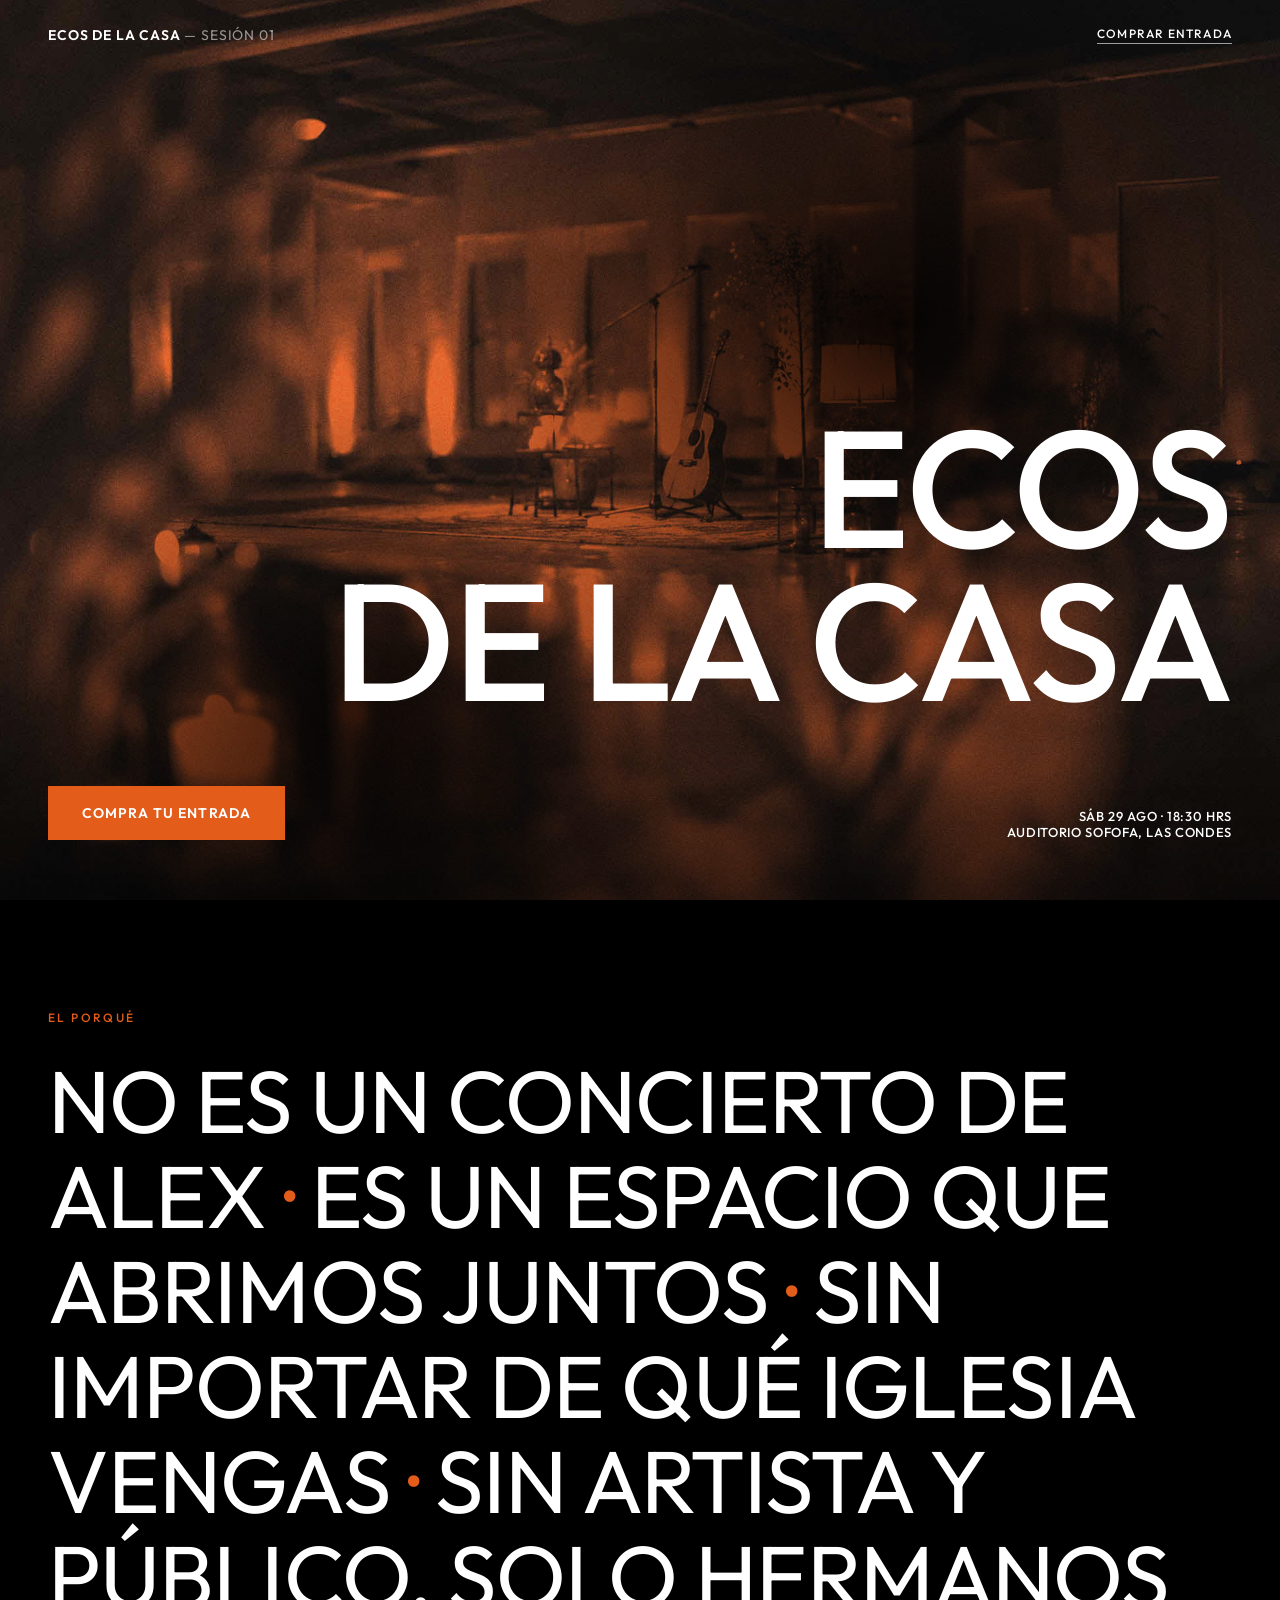
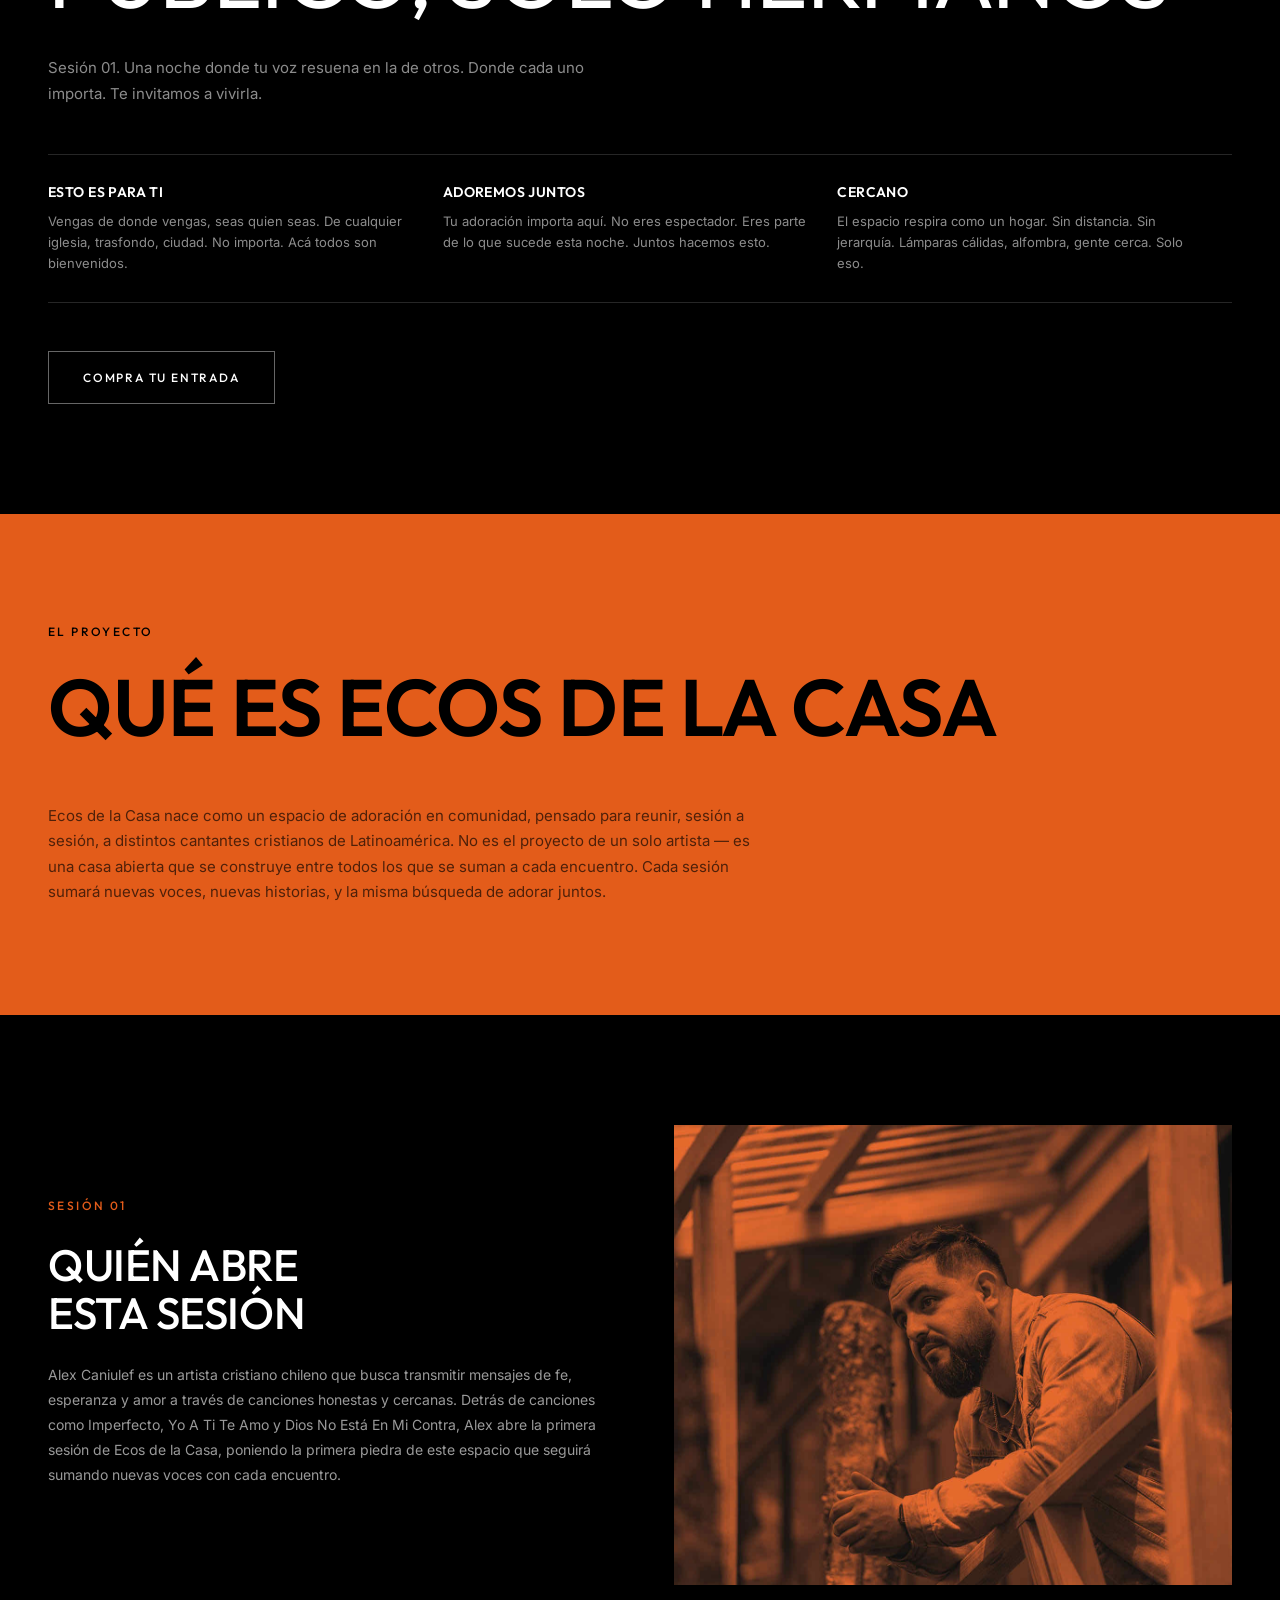
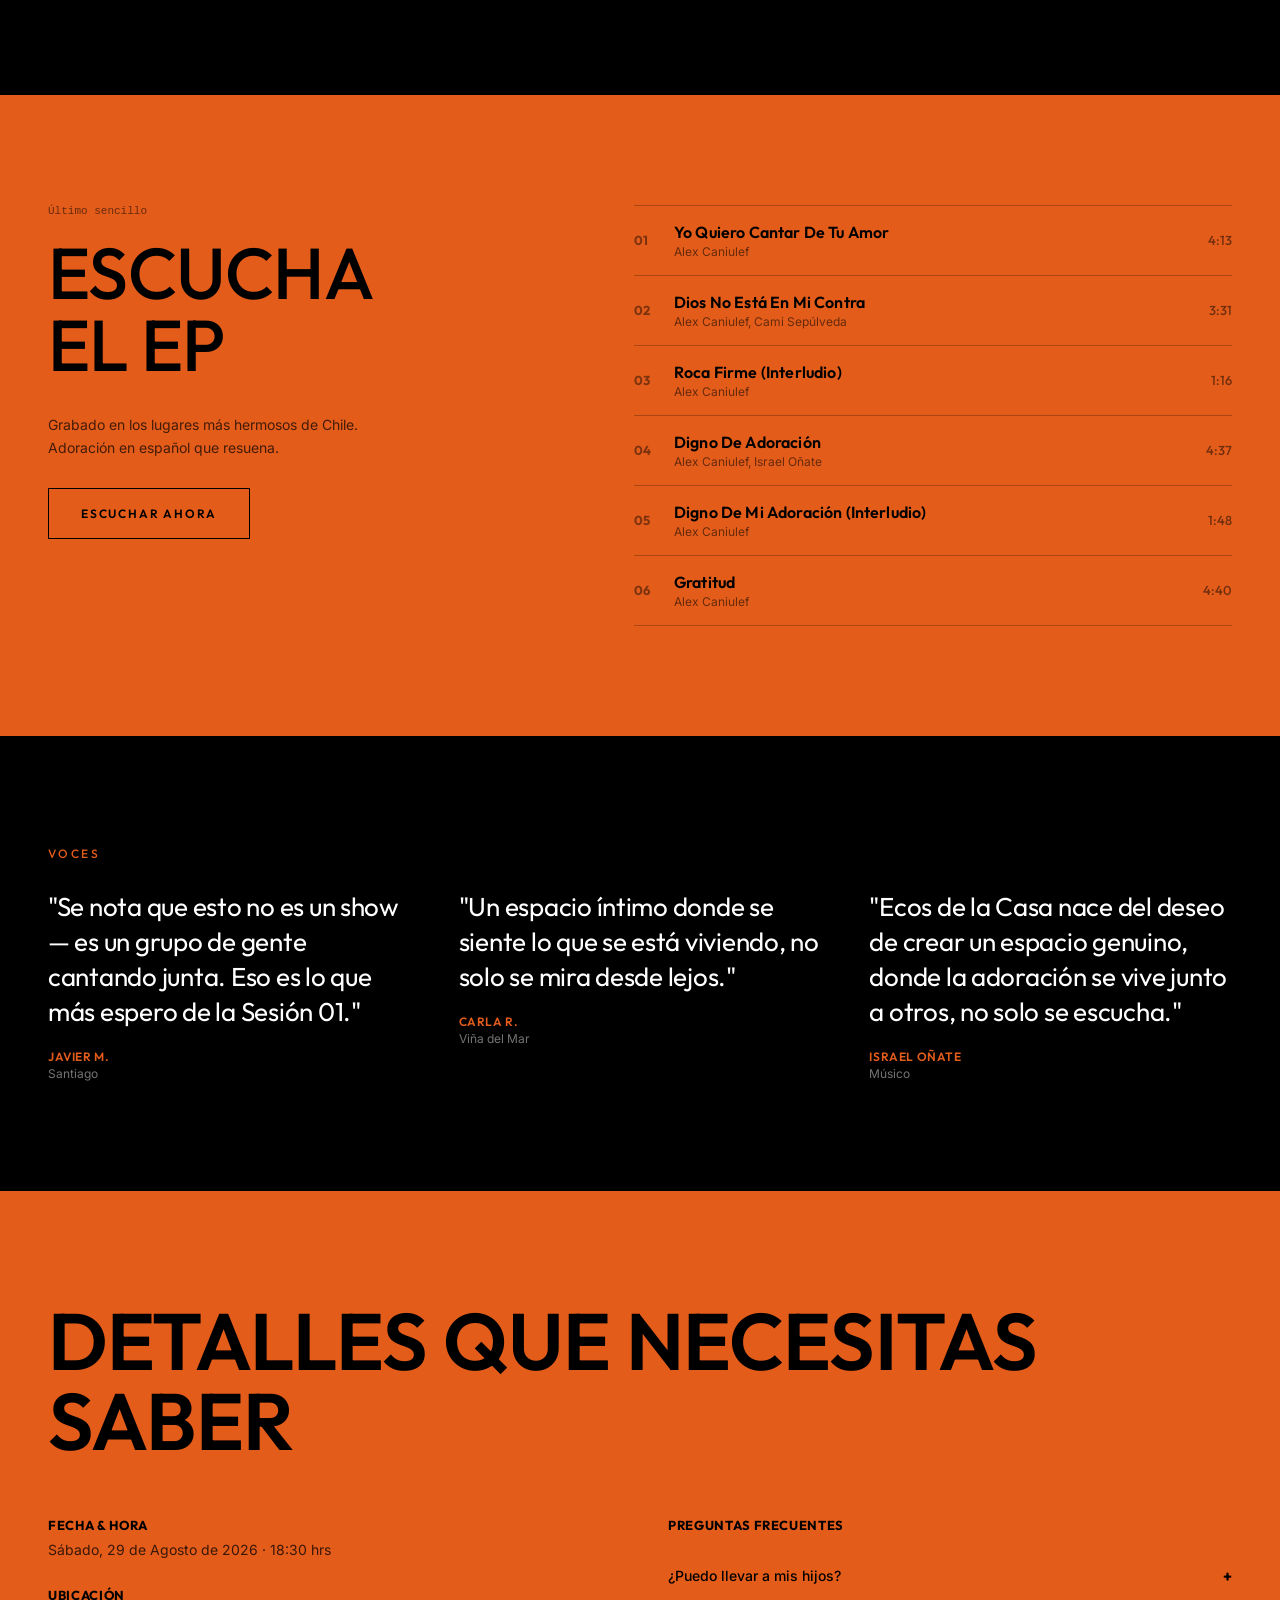
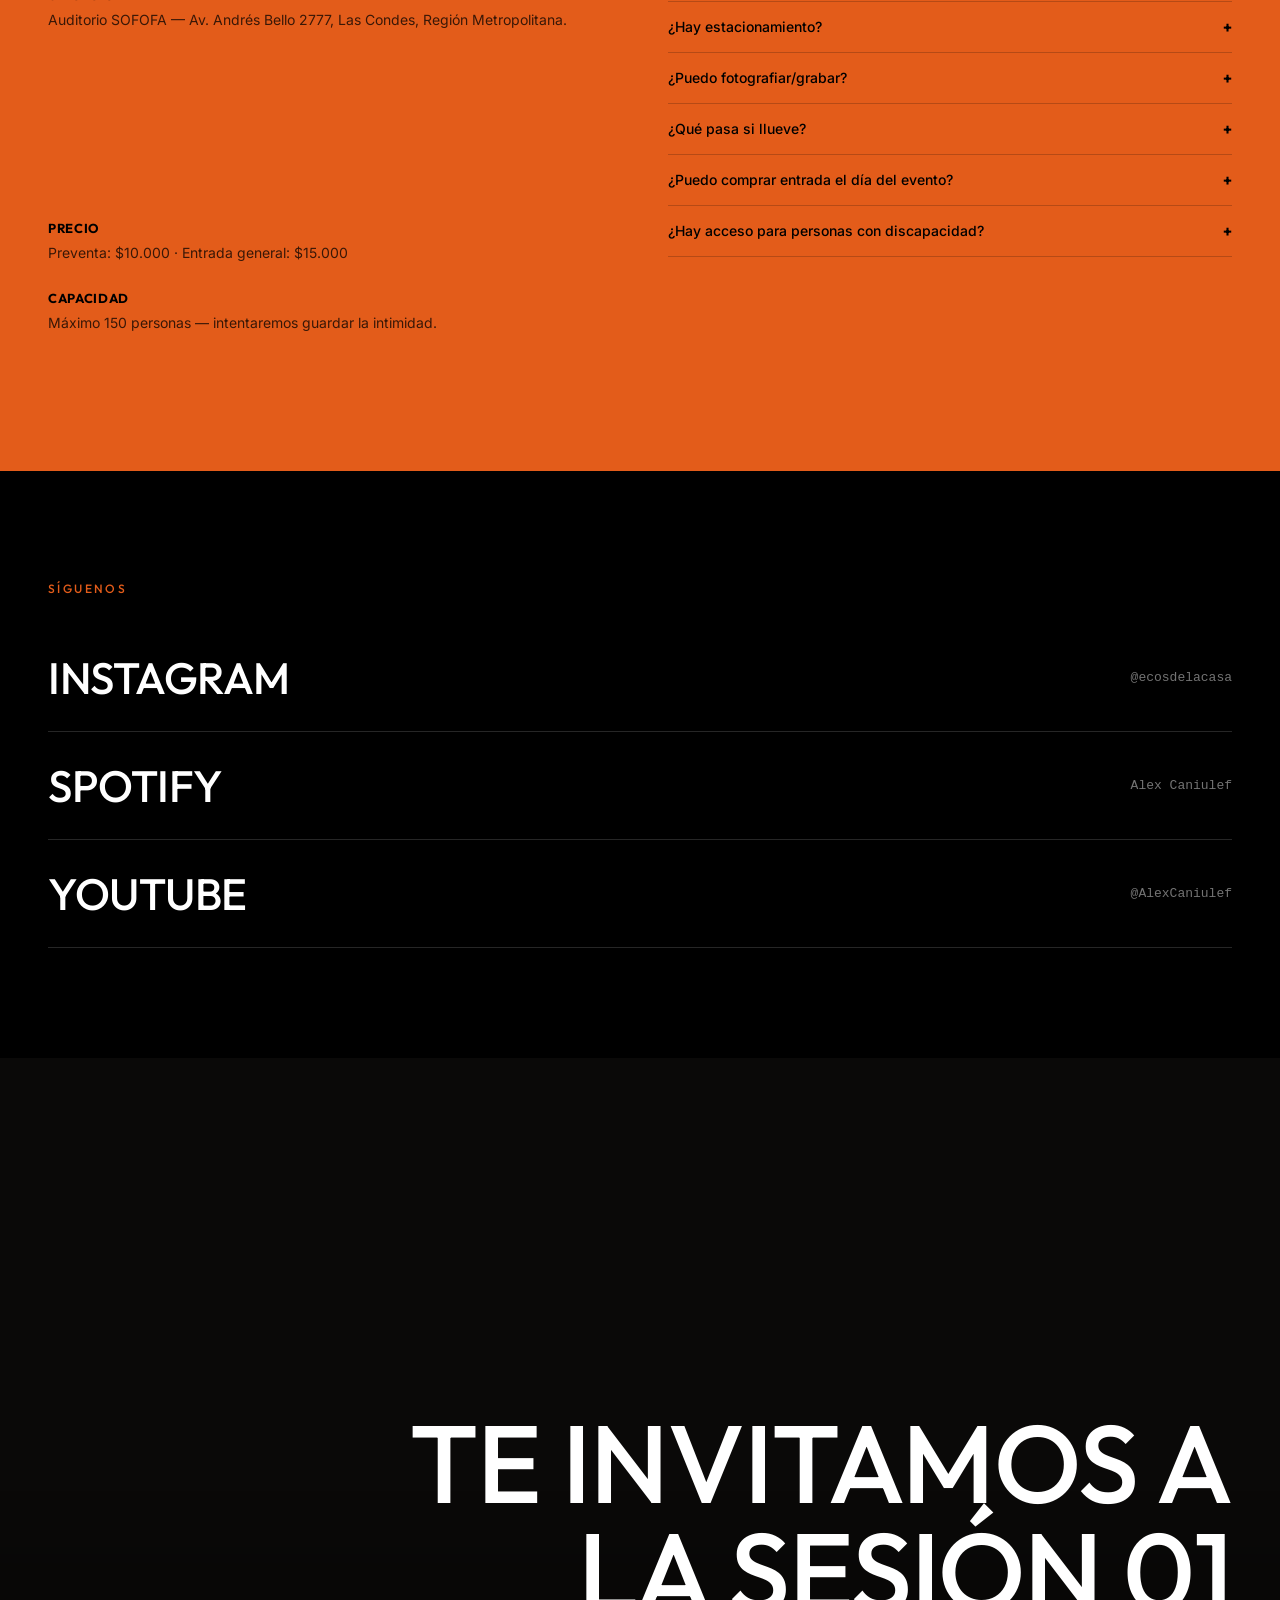
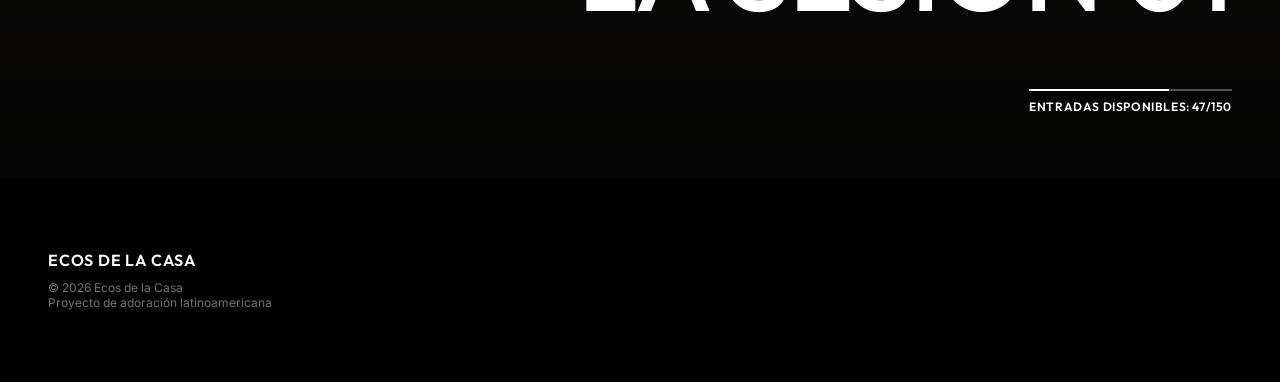
==== index.html @ e23b4a20 "CTA final: remove redundant ticket link, make counter text white The dark ticket counter text was un" ====
<!DOCTYPE html>
<html lang="es">
<head>
<meta charset="UTF-8">
<meta name="viewport" content="width=device-width, initial-scale=1.0">
<title>Ecos de la Casa — Sesión 01</title>
<meta name="description" content="Ecos de la Casa · Sesión 01. Sáb 29 Ago 2026, Auditorio SOFOFA, Las Condes. Un espacio de adoración en comunidad, abierto a distintas voces cristianas de Latinoamérica.">
<link rel="icon" type="image/png" href="assets/favicon-edlc.png">

<link rel="preconnect" href="https://fonts.googleapis.com">
<link rel="preconnect" href="https://fonts.gstatic.com" crossorigin>
<link href="https://fonts.googleapis.com/css2?family=Outfit:wght@400;500;600;700&family=Inter:wght@400;500;600&display=swap" rel="stylesheet">

<link rel="stylesheet" href="css/style.css">
</head>
<body>

  <!-- HERO -->
  <section class="hero" id="hero">
    <div class="hero__bg" data-parallax="hero"></div>
    <div class="hero__shade"></div>

    <div class="hero__topbar">
      <div class="hero__brand">Ecos de la Casa <span>— Sesión 01</span></div>
      <a class="link-underline" href="https://www.passline.com/eventos/ecos-de-la-casa-alex-caniulef" target="_blank" rel="noopener">Comprar entrada</a>
    </div>

    <div class="hero__content">
      <h1 class="hero__title">Ecos<br>de la Casa</h1>

      <div class="hero__footer">
        <a class="btn btn--vivid" href="https://www.passline.com/eventos/ecos-de-la-casa-alex-caniulef" target="_blank" rel="noopener">Compra tu entrada</a>
        <div class="hero__datetime">Sáb 29 Ago · 18:30 hrs<br>Auditorio SOFOFA, Las Condes</div>
      </div>
    </div>
  </section>

  <!-- POR QUÉ -->
  <section class="section section--dark reveal" id="porque">
    <div class="eyebrow eyebrow--vivid">El porqué</div>
    <h2 class="statement">
      No es un concierto de Alex <span class="dot">·</span>
      es un espacio que abrimos juntos <span class="dot">·</span>
      sin importar de qué iglesia vengas <span class="dot">·</span>
      sin artista y público, solo hermanos
    </h2>
    <p class="lede">Sesión 01. Una noche donde tu voz resuena en la de otros. Donde cada uno importa. Te invitamos a vivirla.</p>

    <div class="concept-grid">
      <div class="concept">
        <div class="concept__title">Esto Es Para Ti</div>
        <p class="concept__desc">Vengas de donde vengas, seas quien seas. De cualquier iglesia, trasfondo, ciudad. No importa. Acá todos son bienvenidos.</p>
      </div>
      <div class="concept">
        <div class="concept__title">Adoremos Juntos</div>
        <p class="concept__desc">Tu adoración importa aquí. No eres espectador. Eres parte de lo que sucede esta noche. Juntos hacemos esto.</p>
      </div>
      <div class="concept">
        <div class="concept__title">Cercano</div>
        <p class="concept__desc">El espacio respira como un hogar. Sin distancia. Sin jerarquía. Lámparas cálidas, alfombra, gente cerca. Solo eso.</p>
      </div>
    </div>

    <a class="btn btn--outline" href="https://www.passline.com/eventos/ecos-de-la-casa-alex-caniulef" target="_blank" rel="noopener">Compra tu entrada</a>
  </section>

  <!-- QUÉ ES ECOS DE LA CASA -->
  <section class="section section--vivid reveal" id="proyecto">
    <div class="eyebrow eyebrow--vivid">El proyecto</div>
    <h2 class="section-title section-title--tight">Qué es Ecos de la Casa</h2>
    <p class="lede lede--wide">Ecos de la Casa nace como un espacio de adoración en comunidad, pensado para reunir, sesión a sesión, a distintos cantantes cristianos de Latinoamérica. No es el proyecto de un solo artista — es una casa abierta que se construye entre todos los que se suman a cada encuentro. Cada sesión sumará nuevas voces, nuevas historias, y la misma búsqueda de adorar juntos.</p>
  </section>

  <!-- QUIÉN ABRE ESTA SESIÓN -->
  <section class="section section--dark reveal" id="anfitrion">
    <div class="artist-layout">
      <div class="artist-copy">
        <div class="eyebrow eyebrow--vivid">Sesión 01</div>
        <h2 class="section-title section-title--sm">Quién abre<br>esta sesión</h2>
        <p class="artist-bio">Alex Caniulef es un artista cristiano chileno que busca transmitir mensajes de fe, esperanza y amor a través de canciones honestas y cercanas. Detrás de canciones como Imperfecto, Yo A Ti Te Amo y Dios No Está En Mi Contra, Alex abre la primera sesión de Ecos de la Casa, poniendo la primera piedra de este espacio que seguirá sumando nuevas voces con cada encuentro.</p>
      </div>
      <div class="artist-visual">
        <img class="artist-visual__photo" src="assets/foto-alex-vertical.jpg" alt="Alex Caniulef">
      </div>
    </div>
  </section>

  <!-- ESCUCHA EL EP -->
  <section class="section section--vivid reveal" id="ep">
    <div class="ep-layout">
      <div class="ep-intro">
        <div class="mono-tag">Último sencillo</div>
        <h2 class="section-title">Escucha<br>el EP</h2>
        <p class="ep-desc">Grabado en los lugares más hermosos de Chile. Adoración en español que resuena.</p>
        <a class="btn btn--line-dark" href="https://open.spotify.com/intl-es/artist/5ZXn7vFAzmZ1ANS4mYHydl?si=EZutUpRTTTGnhy1St7zfTw" target="_blank" rel="noopener">Escuchar ahora</a>
      </div>

      <ol class="tracklist">
        <li class="track">
          <span class="track__num">01</span>
          <span class="track__info">
            <span class="track__title">Yo Quiero Cantar De Tu Amor</span>
            <span class="track__credit">Alex Caniulef</span>
          </span>
          <span class="track__duration">4:13</span>
        </li>
        <li class="track">
          <span class="track__num">02</span>
          <span class="track__info">
            <span class="track__title">Dios No Está En Mi Contra</span>
            <span class="track__credit">Alex Caniulef, Cami Sepúlveda</span>
          </span>
          <span class="track__duration">3:31</span>
        </li>
        <li class="track">
          <span class="track__num">03</span>
          <span class="track__info">
            <span class="track__title">Roca Firme (Interludio)</span>
            <span class="track__credit">Alex Caniulef</span>
          </span>
          <span class="track__duration">1:16</span>
        </li>
        <li class="track">
          <span class="track__num">04</span>
          <span class="track__info">
            <span class="track__title">Digno De Adoración</span>
            <span class="track__credit">Alex Caniulef, Israel Oñate</span>
          </span>
          <span class="track__duration">4:37</span>
        </li>
        <li class="track">
          <span class="track__num">05</span>
          <span class="track__info">
            <span class="track__title">Digno De Mi Adoración (Interludio)</span>
            <span class="track__credit">Alex Caniulef</span>
          </span>
          <span class="track__duration">1:48</span>
        </li>
        <li class="track">
          <span class="track__num">06</span>
          <span class="track__info">
            <span class="track__title">Gratitud</span>
            <span class="track__credit">Alex Caniulef</span>
          </span>
          <span class="track__duration">4:40</span>
        </li>
      </ol>
    </div>
  </section>

  <!-- TESTIMONIOS -->
  <section class="section section--dark reveal" id="testimonios">
    <div class="eyebrow eyebrow--vivid">Voces</div>
    <div class="testimonial-grid">
      <blockquote class="testimonial">
        <p class="testimonial__quote">"Se nota que esto no es un show — es un grupo de gente cantando junta. Eso es lo que más espero de la Sesión 01."</p>
        <footer>
          <div class="testimonial__name">Javier M.</div>
          <div class="testimonial__context">Santiago</div>
        </footer>
      </blockquote>
      <blockquote class="testimonial">
        <p class="testimonial__quote">"Un espacio íntimo donde se siente lo que se está viviendo, no solo se mira desde lejos."</p>
        <footer>
          <div class="testimonial__name">Carla R.</div>
          <div class="testimonial__context">Viña del Mar</div>
        </footer>
      </blockquote>
      <blockquote class="testimonial">
        <p class="testimonial__quote">"Ecos de la Casa nace del deseo de crear un espacio genuino, donde la adoración se vive junto a otros, no solo se escucha."</p>
        <footer>
          <div class="testimonial__name">Israel Oñate</div>
          <div class="testimonial__context">Músico</div>
        </footer>
      </blockquote>
    </div>
  </section>

  <!-- DETALLES PRÁCTICOS -->
  <section class="section section--vivid reveal" id="detalles">
    <h2 class="section-title section-title--tight">Detalles que necesitas saber</h2>

    <div class="details-layout">
      <div class="details-list">
        <div class="detail">
          <div class="detail__label">Fecha &amp; Hora</div>
          <p class="detail__text">Sábado, 29 de Agosto de 2026 · 18:30 hrs</p>
        </div>
        <div class="detail">
          <div class="detail__label">Ubicación</div>
          <p class="detail__text">Auditorio SOFOFA — Av. Andrés Bello 2777, Las Condes, Región Metropolitana.</p>
          <iframe class="map" src="https://www.google.com/maps/embed?pb=!1m18!1m12!1m3!1d133629.40922815647!2d-70.75708940273437!3d-33.4146932!2m3!1f0!2f0!3f0!3m2!1i1024!2i768!4f13.1!3m3!1m2!1s0x9662cf423034f287%3A0xc1c472a051f865e2!2sSOFOFA!5e1!3m2!1ses!2scl!4v1783828518219!5m2!1ses!2scl" width="100%" height="150" style="border:0;" allowfullscreen loading="lazy" referrerpolicy="strict-origin-when-cross-origin" title="Mapa Auditorio SOFOFA"></iframe>
        </div>
        <div class="detail">
          <div class="detail__label">Precio</div>
          <p class="detail__text">Preventa: $10.000 · Entrada general: $15.000</p>
        </div>
        <div class="detail">
          <div class="detail__label">Capacidad</div>
          <p class="detail__text">Máximo 150 personas — intentaremos guardar la intimidad.</p>
        </div>
      </div>

      <div class="faq">
        <div class="detail__label">Preguntas frecuentes</div>

        <div class="faq-item">
          <button class="faq-item__question" aria-expanded="false">
            <span>¿Puedo llevar a mis hijos?</span>
            <span class="faq-item__mark">+</span>
          </button>
          <p class="faq-item__answer">Sí, es apto para todas las edades. El ambiente es familiar e íntimo.</p>
        </div>

        <div class="faq-item">
          <button class="faq-item__question" aria-expanded="false">
            <span>¿Hay estacionamiento?</span>
            <span class="faq-item__mark">+</span>
          </button>
          <p class="faq-item__answer">No, el lugar no cuenta con estacionamiento propio. Te recomendamos buscar opciones cercanas al Auditorio SOFOFA.</p>
        </div>

        <div class="faq-item">
          <button class="faq-item__question" aria-expanded="false">
            <span>¿Puedo fotografiar/grabar?</span>
            <span class="faq-item__mark">+</span>
          </button>
          <p class="faq-item__answer">Sí, queremos que disfrutes y compartas esta noche con tus círculos.</p>
        </div>

        <div class="faq-item">
          <button class="faq-item__question" aria-expanded="false">
            <span>¿Qué pasa si llueve?</span>
            <span class="faq-item__mark">+</span>
          </button>
          <p class="faq-item__answer">El evento es en interior. No te preocupes.</p>
        </div>

        <div class="faq-item">
          <button class="faq-item__question" aria-expanded="false">
            <span>¿Puedo comprar entrada el día del evento?</span>
            <span class="faq-item__mark">+</span>
          </button>
          <p class="faq-item__answer">Preferentemente no. Compramos con antelación para cupo garantizado.</p>
        </div>

        <div class="faq-item">
          <button class="faq-item__question" aria-expanded="false">
            <span>¿Hay acceso para personas con discapacidad?</span>
            <span class="faq-item__mark">+</span>
          </button>
          <p class="faq-item__answer">Sí, SOFOFA es accesible (ascensor y acceso sin escalones).</p>
        </div>
      </div>
    </div>
  </section>

  <!-- REDES -->
  <section class="section section--dark reveal" id="redes">
    <div class="eyebrow eyebrow--vivid">Síguenos</div>
    <div class="social-list">
      <a class="social-item" href="https://www.instagram.com/ecosdelacasa/" target="_blank" rel="noopener">
        <span class="social-item__platform">Instagram</span>
        <span class="social-item__handle">@ecosdelacasa</span>
      </a>
      <a class="social-item" href="https://open.spotify.com/intl-es/artist/5ZXn7vFAzmZ1ANS4mYHydl?si=EZutUpRTTTGnhy1St7zfTw" target="_blank" rel="noopener">
        <span class="social-item__platform">Spotify</span>
        <span class="social-item__handle">Alex Caniulef</span>
      </a>
      <a class="social-item" href="https://www.youtube.com/@AlexCaniulef" target="_blank" rel="noopener">
        <span class="social-item__platform">YouTube</span>
        <span class="social-item__handle">@AlexCaniulef</span>
      </a>
    </div>
  </section>

  <!-- CTA FINAL -->
  <section class="cta reveal" id="cta">
    <div class="cta__bg" data-parallax="cta"></div>
    <div class="cta__shade"></div>

    <div class="cta__content">
      <h2 class="cta__title">Te invitamos a<br>la Sesión 01</h2>
    </div>

    <div class="cta__footer">
      <div class="tickets">
        <div class="tickets__bar"><div class="tickets__fill" id="ticketsFill"></div></div>
        <div class="tickets__label" id="ticketsLabel"></div>
      </div>
    </div>
  </section>

  <!-- FOOTER -->
  <footer class="footer reveal">
    <div class="footer__col">
      <div class="footer__brand">Ecos de la Casa</div>
      <div class="footer__line">© 2026 Ecos de la Casa</div>
      <div class="footer__line">Proyecto de adoración latinoamericana</div>
    </div>
  </footer>

  <a class="floating-cta" id="floatingCta" href="https://www.passline.com/eventos/ecos-de-la-casa-alex-caniulef" target="_blank" rel="noopener">Comprar entrada</a>

  <script src="js/script.js"></script>
</body>
</html>
---- css/style.css ----
/* ===== Reset & base ===== */
* { box-sizing: border-box; margin: 0; padding: 0; }

:root {
  --vivid: #e35c1a;
  --vivid-dark: #c94e14;
  --primary: #c97c4c;
  --dark: #0a0908;

  --font-display: 'Outfit', sans-serif;
  --font-body: 'Inter', sans-serif;

  --pad-section: clamp(20px, 4vw, 48px);
  --pad-section-y: clamp(60px, 9vw, 110px);
}

body {
  font-family: var(--font-body);
  color: #fff;
  background: var(--dark);
  overflow-x: hidden;
}

a { color: inherit; }

/* ===== Reusable pieces ===== */
.eyebrow {
  font-family: var(--font-display);
  font-weight: 500;
  font-size: 12px;
  letter-spacing: 0.2em;
  text-transform: uppercase;
  margin-bottom: 28px;
}
.eyebrow--vivid { color: var(--vivid); }

.mono-tag {
  font-family: 'Courier New', monospace;
  font-size: 11px;
  color: rgba(0, 0, 0, 0.55);
  margin-bottom: 20px;
}

.section-title {
  font-family: var(--font-display);
  font-weight: 500;
  font-size: clamp(38px, 7vw, 72px);
  line-height: 1;
  letter-spacing: -0.01em;
  text-transform: uppercase;
  margin: 0 0 32px 0;
}
.section-title--tight { font-weight: 600; font-size: clamp(36px, 7vw, 80px); margin-bottom: 56px; }
.section-title--sm { font-size: clamp(28px, 4.5vw, 44px); line-height: 1.1; margin-bottom: 24px; }

.btn {
  display: inline-block;
  font-family: var(--font-display);
  font-weight: 600;
  font-size: 14px;
  letter-spacing: 0.08em;
  text-transform: uppercase;
  text-decoration: none;
  padding: 18px 34px;
  transition: background 0.25s, color 0.25s, border-color 0.25s;
}
.btn--dark { background: #000; color: #fff; }
.btn--dark:hover { background: #fff; color: #000; }
.btn--vivid { background: var(--vivid); color: #fff; }
.btn--vivid:hover { background: var(--vivid-dark); }
.btn--outline {
  margin-top: 48px;
  font-weight: 500;
  font-size: 12px;
  letter-spacing: 0.15em;
  border: 1px solid rgba(255, 255, 255, 0.4);
  color: #fff;
}
.btn--outline:hover { background: var(--vivid); border-color: var(--vivid); }
.btn--line-dark {
  border: 1px solid #000;
  color: #000;
  font-weight: 600;
  font-size: 12px;
  letter-spacing: 0.15em;
  padding: 17px 32px;
}
.btn--line-dark:hover { background: #000; color: var(--vivid); }

.link-underline {
  font-family: var(--font-display);
  font-weight: 500;
  font-size: 12px;
  letter-spacing: 0.1em;
  text-transform: uppercase;
  text-decoration: none;
  color: #fff;
  border-bottom: 1px solid rgba(255, 255, 255, 0.6);
  padding-bottom: 2px;
  transition: border-color 0.2s, color 0.2s;
}
.link-underline:hover { border-color: #000; color: #000; }

.link-vivid {
  font-family: var(--font-display);
  font-weight: 600;
  font-size: 13px;
  letter-spacing: 0.05em;
  text-transform: uppercase;
  color: var(--vivid);
  text-decoration: underline;
  text-underline-offset: 3px;
  transition: color 0.2s;
}
.link-vivid:hover { color: #fff; }

/* Scroll-reveal: JS toggles .is-visible */
.reveal {
  opacity: 0;
  transform: translateY(28px);
  transition: opacity 0.9s ease, transform 0.9s ease;
}
.reveal.is-visible { opacity: 1; transform: translateY(0); }

.section {
  padding: var(--pad-section-y) var(--pad-section);
}
.section--dark { background: #000; }
.section--vivid { background: var(--vivid); color: #000; }

/* ===== Hero ===== */
.hero {
  position: relative;
  min-height: 100vh;
  overflow: hidden;
  display: flex;
  flex-direction: column;
}

.hero__bg {
  position: absolute;
  inset: -80px;
  background-image:
    radial-gradient(ellipse 55% 70% at 68% 38%, rgba(0, 0, 0, 0.9), transparent 58%),
    radial-gradient(ellipse 40% 50% at 30% 75%, rgba(0, 0, 0, 0.7), transparent 60%),
    url('../assets/hero-ecos-de-la-casa.jpg');
  background-size: auto, auto, cover;
  background-position: center, center, center;
  background-repeat: no-repeat, no-repeat, no-repeat;
  background-color: var(--vivid);
  will-change: transform;
}

.hero__shade {
  position: absolute;
  inset: 0;
  background: linear-gradient(0deg, rgba(0, 0, 0, 0.55) 0%, transparent 35%);
}

.hero__topbar {
  position: absolute;
  top: 0; left: 0; right: 0;
  z-index: 1;
  display: flex;
  justify-content: space-between;
  align-items: center;
  padding: 26px var(--pad-section);
}

.hero__brand {
  font-family: var(--font-display);
  font-weight: 600;
  font-size: 14px;
  letter-spacing: 0.06em;
  text-transform: uppercase;
}
.hero__brand span { opacity: 0.55; font-weight: 400; }

.hero__content {
  position: relative;
  z-index: 1;
  flex: 1;
  display: flex;
  flex-direction: column;
  justify-content: flex-end;
}

.hero__title {
  font-family: var(--font-display);
  font-weight: 500;
  font-size: clamp(58px, 13vw, 168px);
  line-height: 0.92;
  letter-spacing: -0.01em;
  text-transform: uppercase;
  text-align: right;
  padding: 0 var(--pad-section);
}

.hero__footer {
  display: flex;
  flex-wrap: wrap;
  justify-content: space-between;
  align-items: flex-end;
  gap: 20px;
  padding: clamp(40px, 7vw, 70px) var(--pad-section) clamp(40px, 6vw, 60px);
}

.hero__datetime {
  font-family: var(--font-display);
  font-weight: 500;
  font-size: 13px;
  letter-spacing: 0.05em;
  color: #fff;
  text-transform: uppercase;
  text-align: right;
}

/* ===== Porqué ===== */
.statement {
  font-family: var(--font-display);
  font-weight: 400;
  font-size: clamp(34px, 7.2vw, 88px);
  line-height: 1.08;
  letter-spacing: -0.01em;
  text-transform: uppercase;
  max-width: 1200px;
  margin-bottom: 32px;
}
.statement .dot { color: var(--vivid); }

.lede {
  font-size: 15px;
  color: rgba(255, 255, 255, 0.55);
  line-height: 1.7;
  max-width: 560px;
  margin-bottom: 48px;
}
.lede--wide { max-width: 720px; margin-bottom: 0; }

.concept-grid {
  display: flex;
  flex-wrap: wrap;
  border-top: 1px solid rgba(255, 255, 255, 0.15);
}

.concept {
  flex: 1 1 220px;
  padding: 28px 20px 28px 0;
  border-bottom: 1px solid rgba(255, 255, 255, 0.15);
}

.concept__title {
  font-family: var(--font-display);
  font-weight: 600;
  font-size: 14px;
  letter-spacing: 0.03em;
  text-transform: uppercase;
  margin-bottom: 10px;
}

.concept__desc {
  font-size: 13px;
  color: rgba(255, 255, 255, 0.55);
  line-height: 1.6;
}

/* Qué es Ecos de la Casa: fondo naranjo, texto oscuro */
#proyecto.section--vivid .eyebrow--vivid { color: #000; }
#proyecto.section--vivid .lede { color: rgba(0, 0, 0, 0.65); }

/* ===== EP ===== */
.ep-layout {
  display: flex;
  flex-wrap: wrap;
  gap: 48px;
}

.ep-intro { flex: 1 1 320px; }

.ep-desc {
  font-size: 14px;
  color: rgba(0, 0, 0, 0.7);
  line-height: 1.7;
  max-width: 340px;
  margin-bottom: 28px;
}

.tracklist {
  flex: 1 1 380px;
  list-style: none;
  border-top: 1px solid rgba(0, 0, 0, 0.25);
}

.track {
  display: flex;
  align-items: center;
  gap: 18px;
  padding: 16px 0;
  border-bottom: 1px solid rgba(0, 0, 0, 0.25);
}

.track__num {
  font-family: var(--font-display);
  font-weight: 700;
  font-size: 13px;
  color: rgba(0, 0, 0, 0.45);
  min-width: 22px;
}

.track__info { flex: 1; display: flex; flex-direction: column; }

.track__title {
  font-family: var(--font-display);
  font-weight: 600;
  font-size: 16px;
  letter-spacing: 0.01em;
}

.track__credit {
  font-size: 12px;
  color: rgba(0, 0, 0, 0.55);
  margin-top: 2px;
}

.track__duration {
  font-family: var(--font-display);
  font-weight: 500;
  font-size: 13px;
  color: rgba(0, 0, 0, 0.5);
}

/* ===== Testimonios ===== */
.testimonial-grid {
  display: grid;
  grid-template-columns: repeat(auto-fit, minmax(260px, 1fr));
  gap: 48px;
}

.testimonial__quote {
  font-family: var(--font-display);
  font-weight: 400;
  font-size: clamp(20px, 2.4vw, 26px);
  line-height: 1.35;
  letter-spacing: -0.01em;
  margin-bottom: 20px;
}

.testimonial__name {
  font-family: var(--font-display);
  font-size: 12px;
  font-weight: 600;
  letter-spacing: 0.05em;
  text-transform: uppercase;
  color: var(--vivid);
}

.testimonial__context {
  font-size: 12px;
  color: rgba(255, 255, 255, 0.45);
  margin-top: 2px;
}

/* ===== Detalles ===== */
.details-layout {
  display: flex;
  flex-wrap: wrap;
  gap: 56px;
}

.details-list { flex: 1 1 360px; }

.detail { margin-bottom: 26px; }

.detail__label {
  font-family: var(--font-display);
  font-size: 13px;
  font-weight: 700;
  letter-spacing: 0.05em;
  text-transform: uppercase;
  margin-bottom: 6px;
}

.detail__text {
  font-size: 14px;
  color: rgba(0, 0, 0, 0.75);
  line-height: 1.6;
}

.map { display: block; border: 0; margin-top: 12px; }

.faq { flex: 1 1 360px; }
.faq > .detail__label { margin-bottom: 18px; }

.faq-item {
  border-bottom: 1px solid rgba(0, 0, 0, 0.2);
  padding: 15px 0;
}

.faq-item__question {
  width: 100%;
  display: flex;
  justify-content: space-between;
  align-items: center;
  gap: 12px;
  background: none;
  border: 0;
  padding: 0;
  cursor: pointer;
  font-family: var(--font-body);
  font-size: 14px;
  font-weight: 500;
  color: inherit;
  text-align: left;
}

.faq-item__mark {
  font-family: var(--font-display);
  font-size: 16px;
  font-weight: 700;
  flex-shrink: 0;
}

.faq-item__answer {
  font-size: 13px;
  color: rgba(0, 0, 0, 0.65);
  line-height: 1.6;
  margin-top: 10px;
  display: none;
}

.faq-item.is-open .faq-item__answer { display: block; }

/* ===== Artista ===== */
.artist-layout {
  display: flex;
  flex-wrap: wrap-reverse;
  gap: 48px;
  align-items: center;
}

.artist-copy { flex: 1 1 380px; }

.artist-bio {
  font-size: 14px;
  color: rgba(255, 255, 255, 0.6);
  line-height: 1.8;
  margin-bottom: 24px;
}

.artist-visual {
  flex: 1 1 360px;
  height: 460px;
  overflow: hidden;
}

.artist-visual__photo {
  width: 100%;
  height: 100%;
  object-fit: cover;
  display: block;
}

/* ===== Redes ===== */
.social-list { display: flex; flex-direction: column; }

.social-item {
  display: flex;
  justify-content: space-between;
  align-items: center;
  padding: 26px 0;
  border-bottom: 1px solid rgba(255, 255, 255, 0.15);
  text-decoration: none;
  color: #fff;
  transition: color 0.2s;
}
.social-item:hover { color: var(--vivid); }

.social-item__platform {
  font-family: var(--font-display);
  font-weight: 500;
  font-size: clamp(24px, 4vw, 44px);
  letter-spacing: -0.01em;
  text-transform: uppercase;
}

.social-item__handle {
  font-family: 'Courier New', monospace;
  font-size: 13px;
  color: rgba(255, 255, 255, 0.45);
}

/* ===== CTA final ===== */
.cta {
  position: relative;
  min-height: 80vh;
  overflow: hidden;
  display: flex;
  flex-direction: column;
  justify-content: flex-end;
}

.cta__bg {
  position: absolute;
  inset: -80px;
  background-image:
    radial-gradient(ellipse 50% 65% at 30% 35%, rgba(0, 0, 0, 0.88), transparent 58%),
    url('../assets/foto-footer.jpg');
  background-size: auto, cover;
  background-position: center, center;
  background-repeat: no-repeat, no-repeat;
  background-color: var(--vivid);
  will-change: transform;
}

.cta__shade {
  position: absolute;
  inset: 0;
  background: linear-gradient(0deg, rgba(0, 0, 0, 0.5) 0%, transparent 40%);
}

.cta__content {
  position: relative;
  z-index: 1;
  padding: 0 var(--pad-section);
}

.cta__title {
  font-family: var(--font-display);
  font-weight: 500;
  font-size: clamp(40px, 9vw, 110px);
  line-height: 0.98;
  letter-spacing: -0.01em;
  text-transform: uppercase;
  text-align: right;
}

.cta__footer {
  position: relative;
  z-index: 1;
  display: flex;
  flex-wrap: wrap;
  justify-content: flex-end;
  align-items: flex-end;
  gap: 20px;
  padding: clamp(40px, 7vw, 64px) var(--pad-section);
}

.tickets { text-align: right; }

.tickets__bar {
  max-width: 220px;
  margin-left: auto;
  margin-bottom: 8px;
  height: 2px;
  background: rgba(255, 255, 255, 0.3);
  overflow: hidden;
}

.tickets__fill {
  height: 100%;
  width: 0%;
  background: #fff;
  transition: width 1.2s ease-out;
}

.tickets__label {
  font-family: var(--font-display);
  font-weight: 600;
  font-size: 12px;
  letter-spacing: 0.05em;
  color: #fff;
  text-transform: uppercase;
}

/* ===== Footer ===== */
.footer {
  background: #000;
  padding: clamp(48px, 7vw, 72px) var(--pad-section);
  display: flex;
  flex-wrap: wrap;
  justify-content: space-between;
  gap: 32px;
}

.footer__brand {
  font-family: var(--font-display);
  font-weight: 600;
  font-size: 16px;
  letter-spacing: 0.05em;
  text-transform: uppercase;
  margin-bottom: 10px;
}

.footer__line {
  font-size: 12px;
  color: rgba(255, 255, 255, 0.45);
}

/* ===== Floating CTA ===== */
.floating-cta {
  position: fixed;
  bottom: 24px;
  right: 24px;
  z-index: 50;
  background: var(--vivid);
  color: #fff;
  font-family: var(--font-display);
  font-weight: 600;
  font-size: 13px;
  letter-spacing: 0.05em;
  text-transform: uppercase;
  text-decoration: none;
  padding: 16px 26px;
  border-radius: 999px;
  box-shadow: 0 8px 24px rgba(0, 0, 0, 0.35);
  opacity: 0;
  transform: translateY(12px);
  pointer-events: none;
  transition: opacity 0.3s ease, transform 0.3s ease, background 0.25s ease;
}
.floating-cta.is-visible {
  opacity: 1;
  transform: translateY(0);
  pointer-events: auto;
}
.floating-cta:hover { background: var(--vivid-dark); }

/* ===== Mobile ===== */
@media (max-width: 600px) {
  .hero__topbar {
    flex-direction: column;
    align-items: flex-start;
    gap: 8px;
  }
  .hero__topbar .link-underline {
    align-self: flex-end;
  }
  .hero__brand span {
    display: block;
    margin-top: 2px;
  }
  .floating-cta {
    bottom: 16px;
    right: 16px;
    padding: 13px 20px;
    font-size: 12px;
  }
}
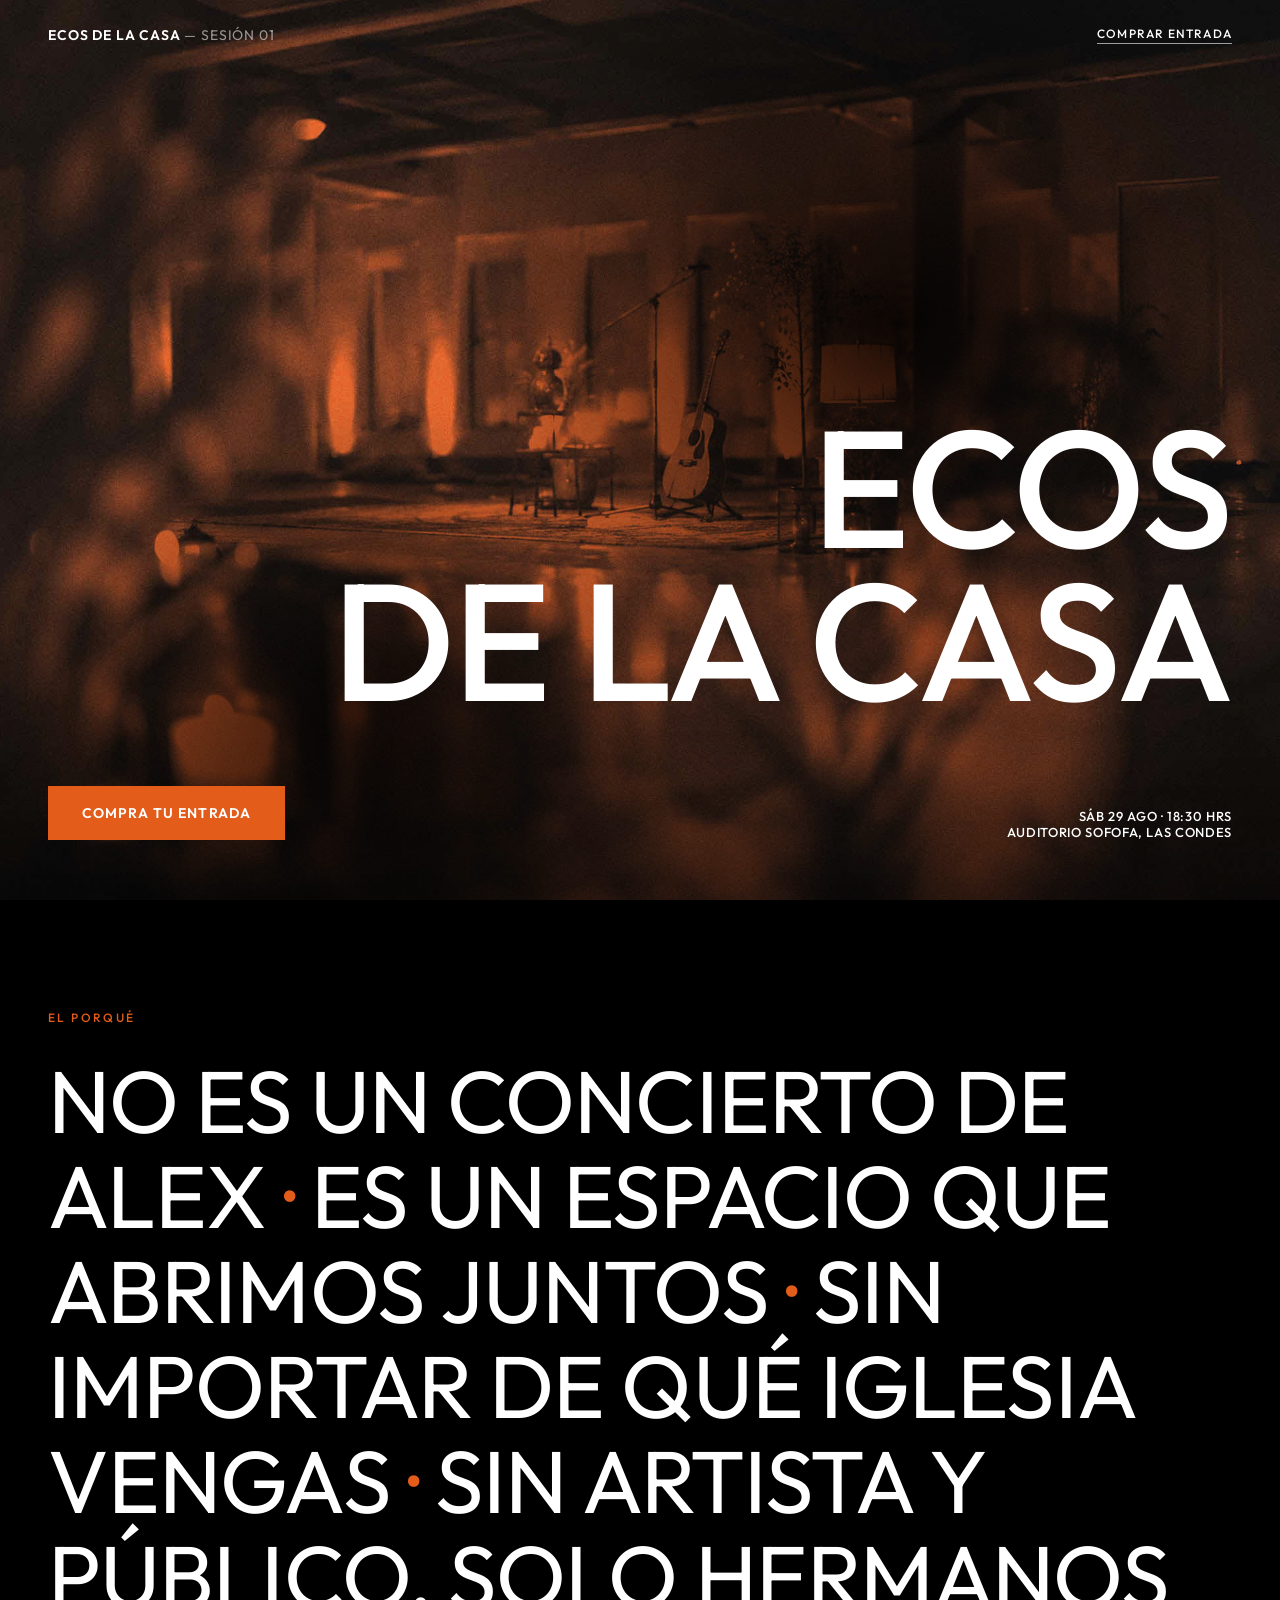
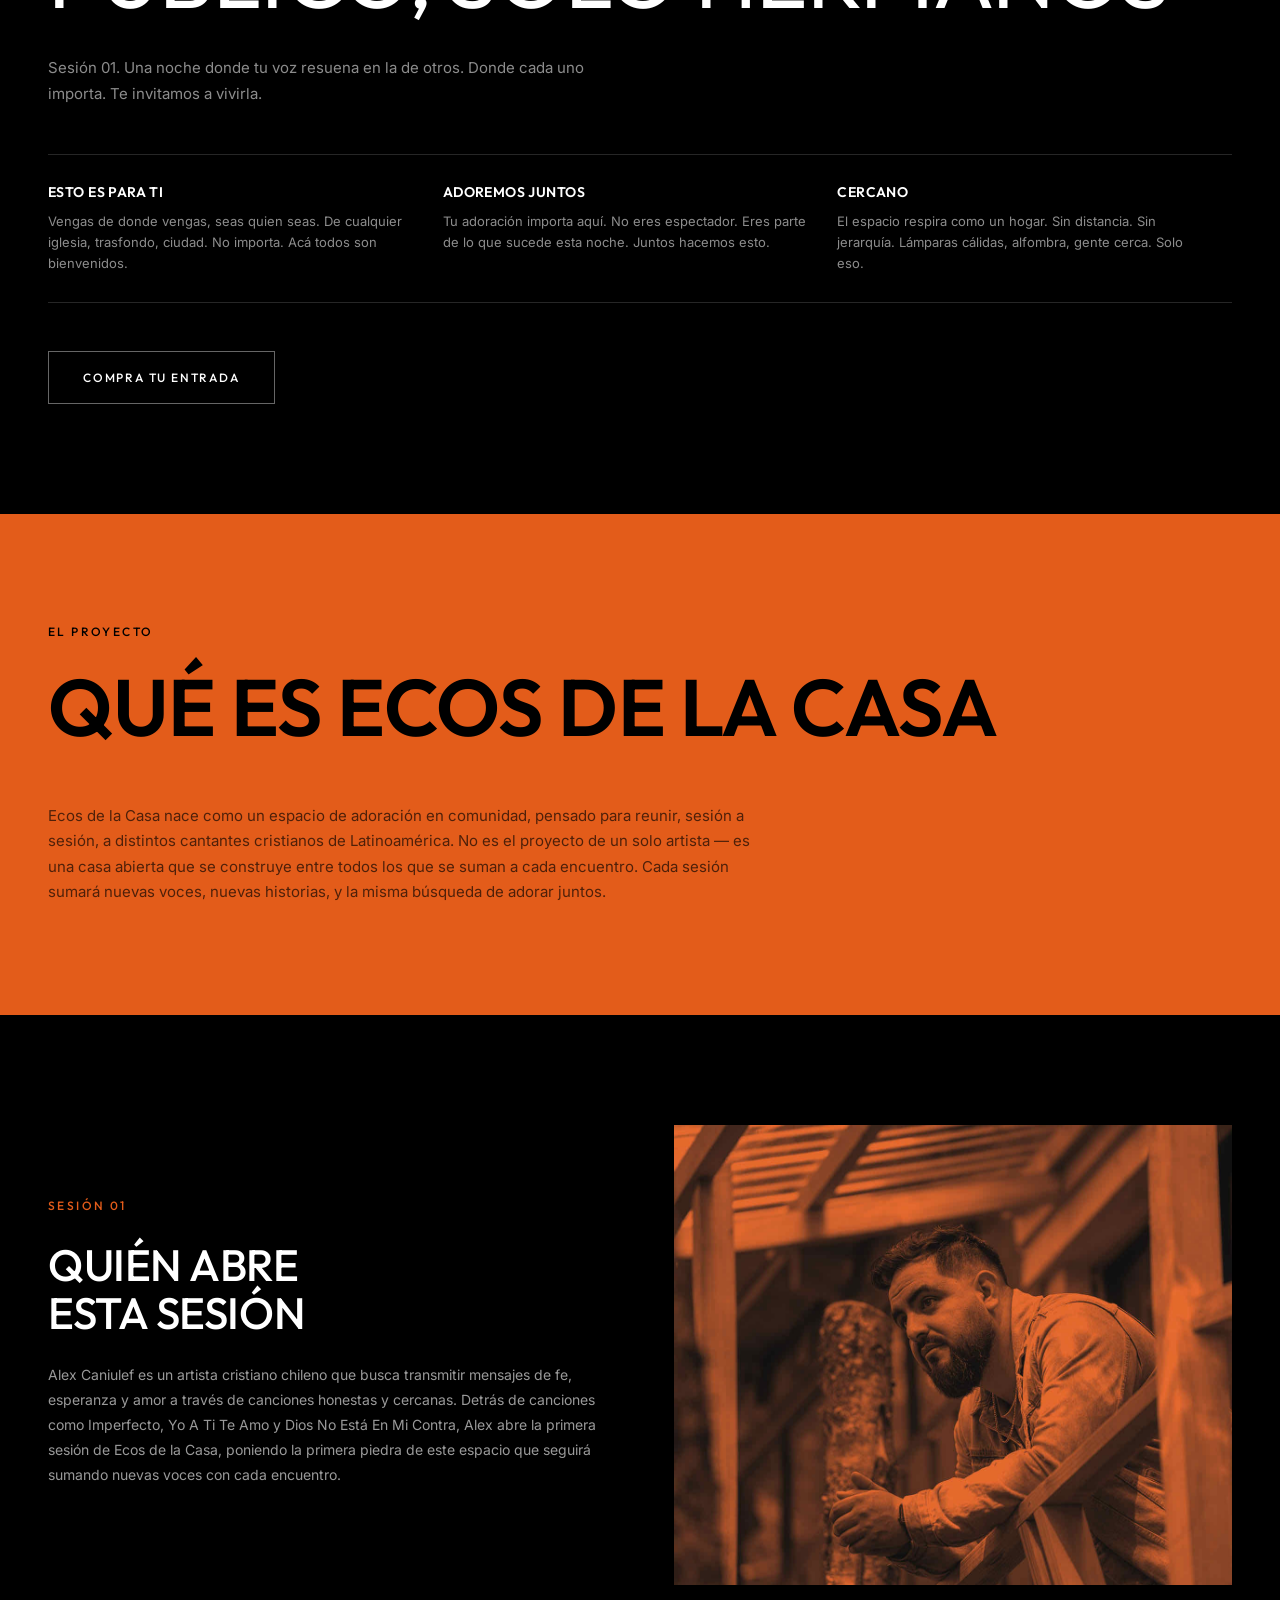
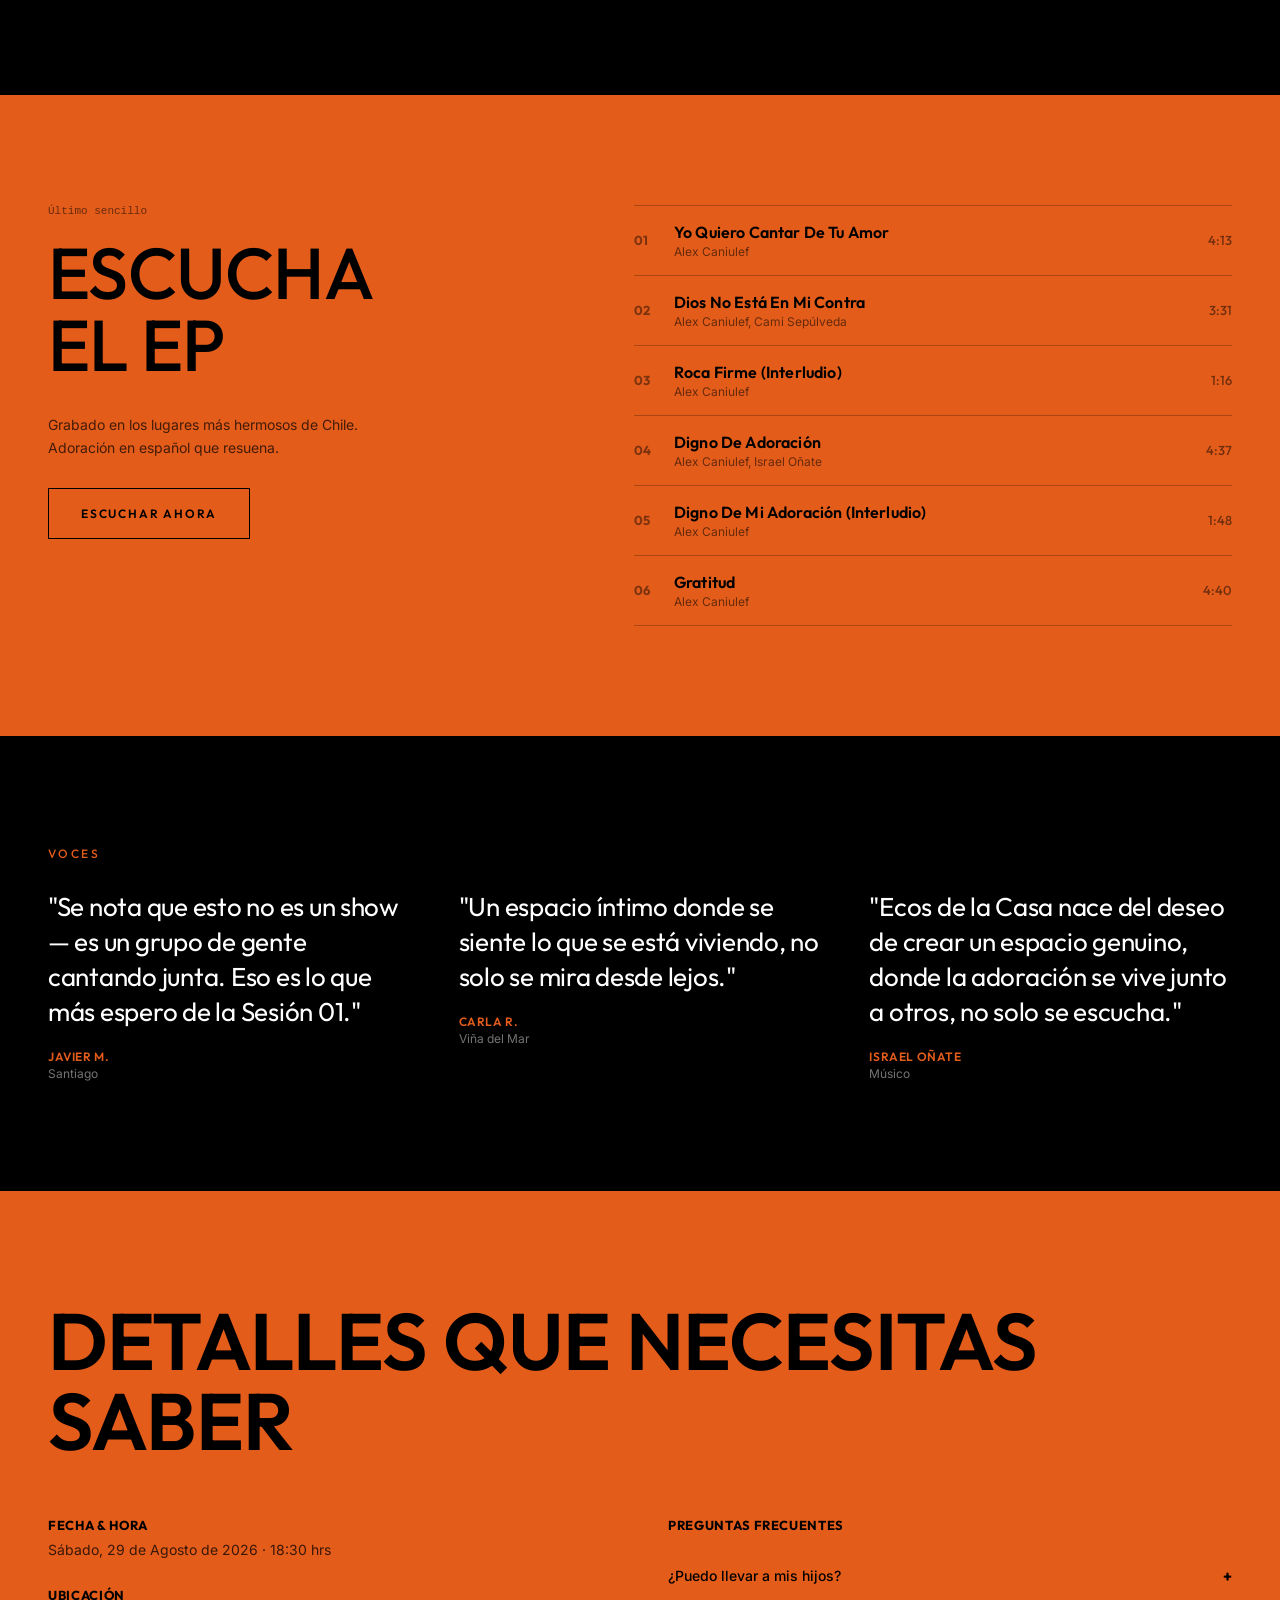
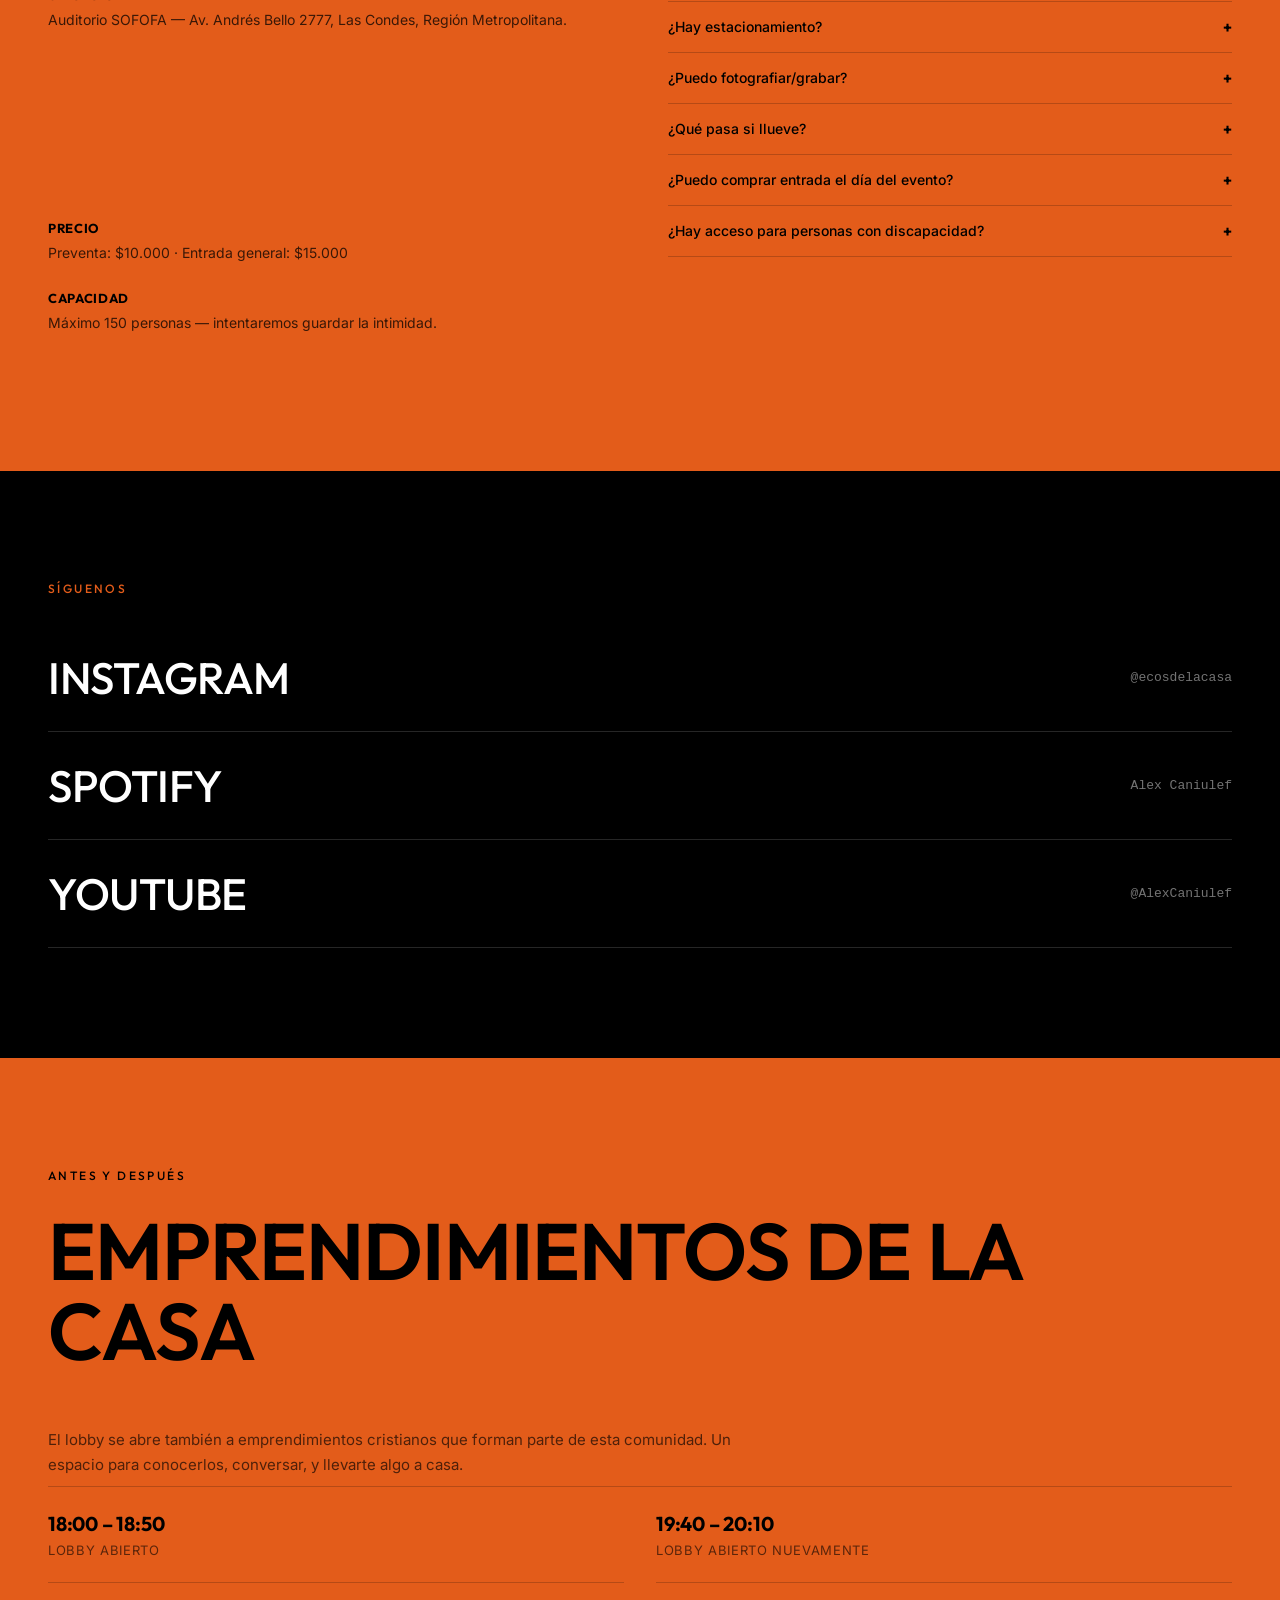
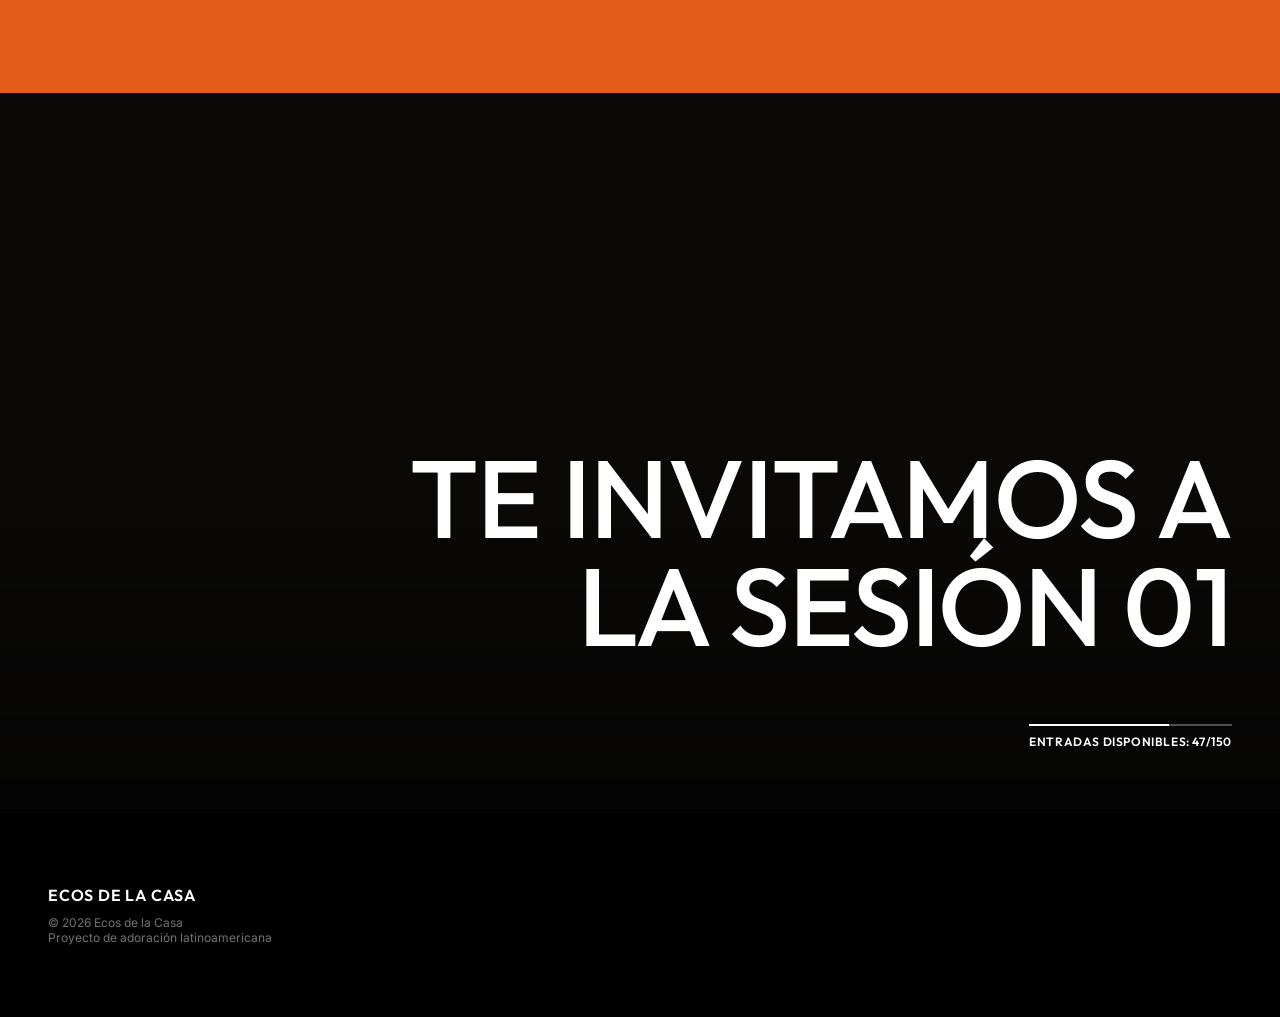
==== commit c313168c: "Add "Emprendimientos de la Casa" section with lobby schedule Requested by Alex: Christian-owned busi" ====
--- a/index.html
+++ b/index.html
@@ -274,6 +274,24 @@
     </div>
   </section>
 
+  <!-- EMPRENDIMIENTOS -->
+  <section class="section section--vivid reveal" id="emprendimientos">
+    <div class="eyebrow eyebrow--vivid">Antes y después</div>
+    <h2 class="section-title section-title--tight">Emprendimientos de la Casa</h2>
+    <p class="lede lede--wide">El lobby se abre también a emprendimientos cristianos que forman parte de esta comunidad. Un espacio para conocerlos, conversar, y llevarte algo a casa.</p>
+
+    <div class="schedule-list">
+      <div class="schedule-item">
+        <span class="schedule-item__time">18:00 – 18:50</span>
+        <span class="schedule-item__label">Lobby abierto</span>
+      </div>
+      <div class="schedule-item">
+        <span class="schedule-item__time">19:40 – 20:10</span>
+        <span class="schedule-item__label">Lobby abierto nuevamente</span>
+      </div>
+    </div>
+  </section>
+
   <!-- CTA FINAL -->
   <section class="cta reveal" id="cta">
     <div class="cta__bg" data-parallax="cta"></div>
--- a/css/style.css
+++ b/css/style.css
@@ -488,6 +488,45 @@
   font-size: 13px;
   color: rgba(255, 255, 255, 0.45);
 }
+
+/* ===== Emprendimientos ===== */
+.schedule-list {
+  display: flex;
+  flex-wrap: wrap;
+  gap: 32px;
+  margin-top: 8px;
+  border-top: 1px solid rgba(255, 255, 255, 0.15);
+}
+
+.schedule-item {
+  flex: 1 1 220px;
+  display: flex;
+  flex-direction: column;
+  gap: 6px;
+  padding: 24px 0;
+  border-bottom: 1px solid rgba(255, 255, 255, 0.15);
+}
+
+.schedule-item__time {
+  font-family: var(--font-display);
+  font-weight: 700;
+  font-size: 20px;
+  letter-spacing: -0.01em;
+}
+
+.schedule-item__label {
+  font-size: 13px;
+  color: rgba(255, 255, 255, 0.55);
+  text-transform: uppercase;
+  letter-spacing: 0.05em;
+}
+
+/* Emprendimientos: fondo naranjo, texto oscuro */
+#emprendimientos.section--vivid .eyebrow--vivid { color: #000; }
+#emprendimientos.section--vivid .lede { color: rgba(0, 0, 0, 0.65); }
+#emprendimientos.section--vivid .schedule-list { border-top-color: rgba(0, 0, 0, 0.2); }
+#emprendimientos.section--vivid .schedule-item { border-bottom-color: rgba(0, 0, 0, 0.2); }
+#emprendimientos.section--vivid .schedule-item__label { color: rgba(0, 0, 0, 0.6); }
 
 /* ===== CTA final ===== */
 .cta {
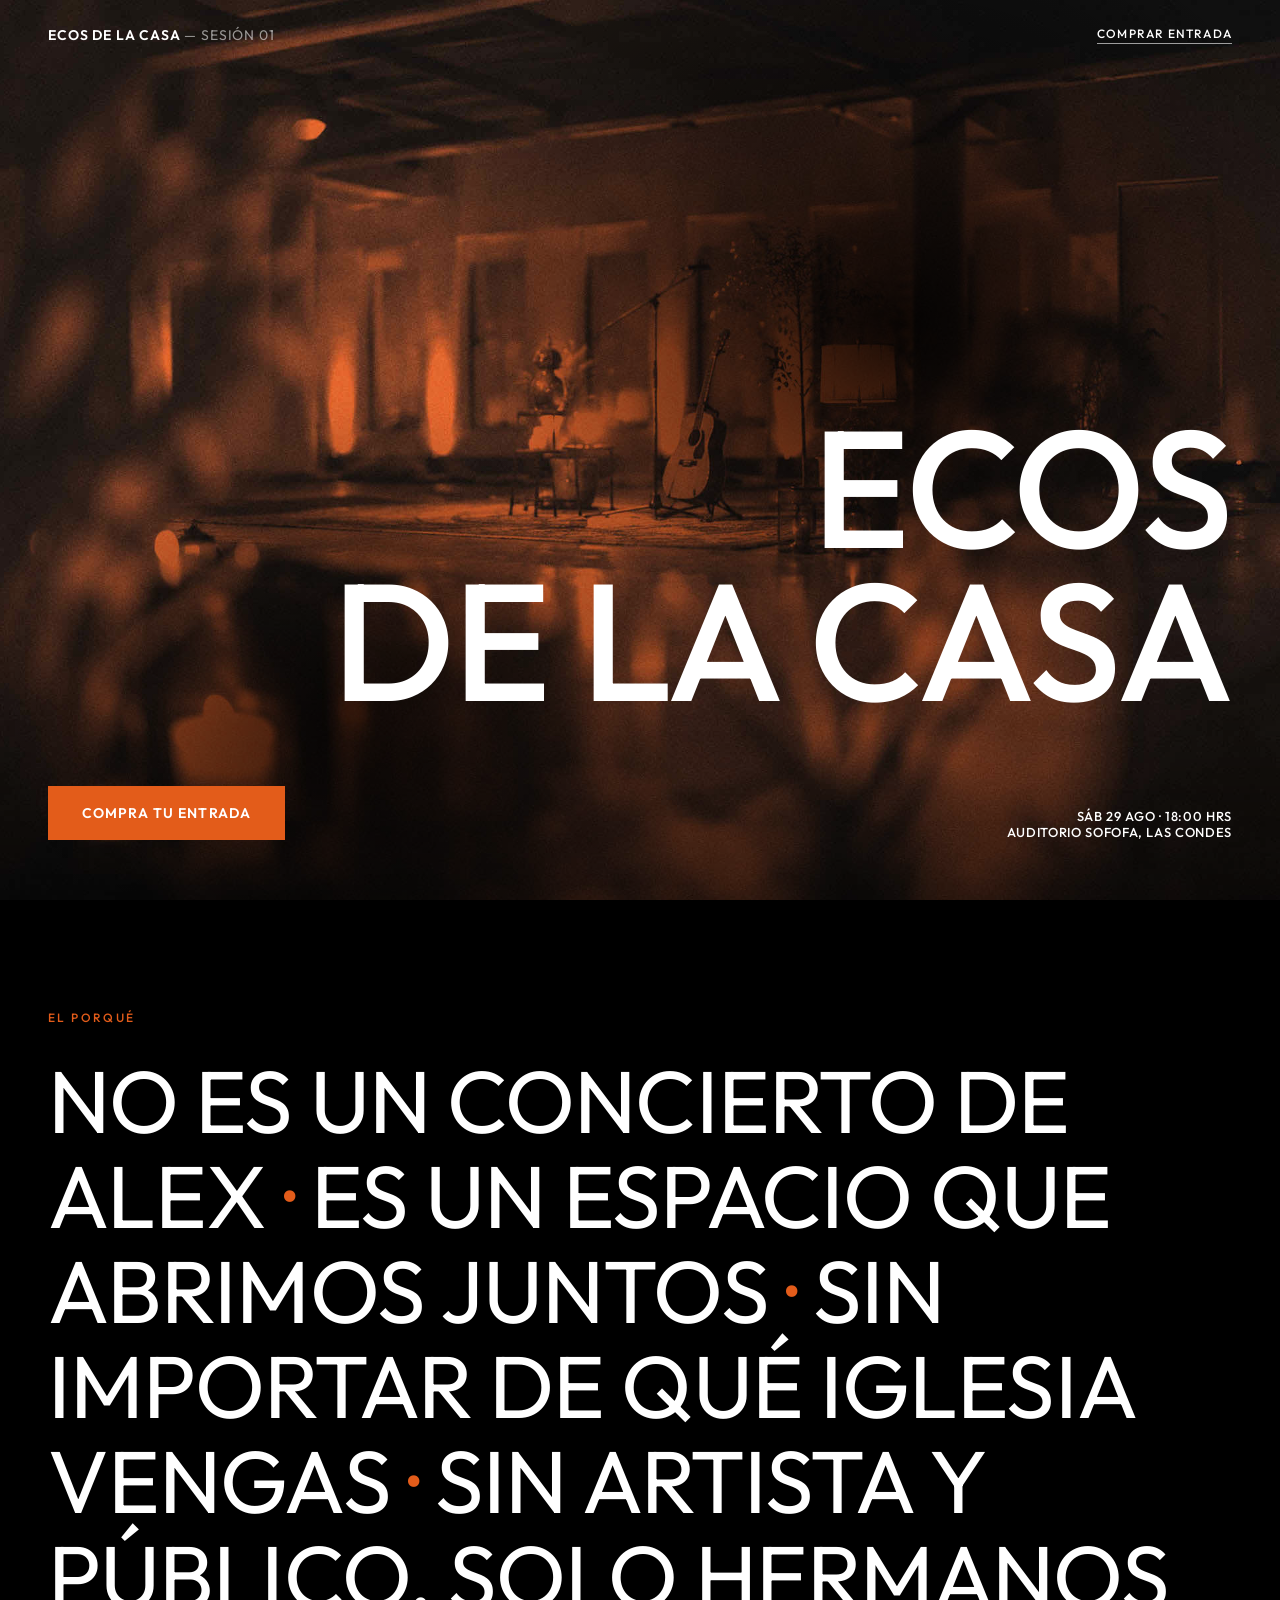
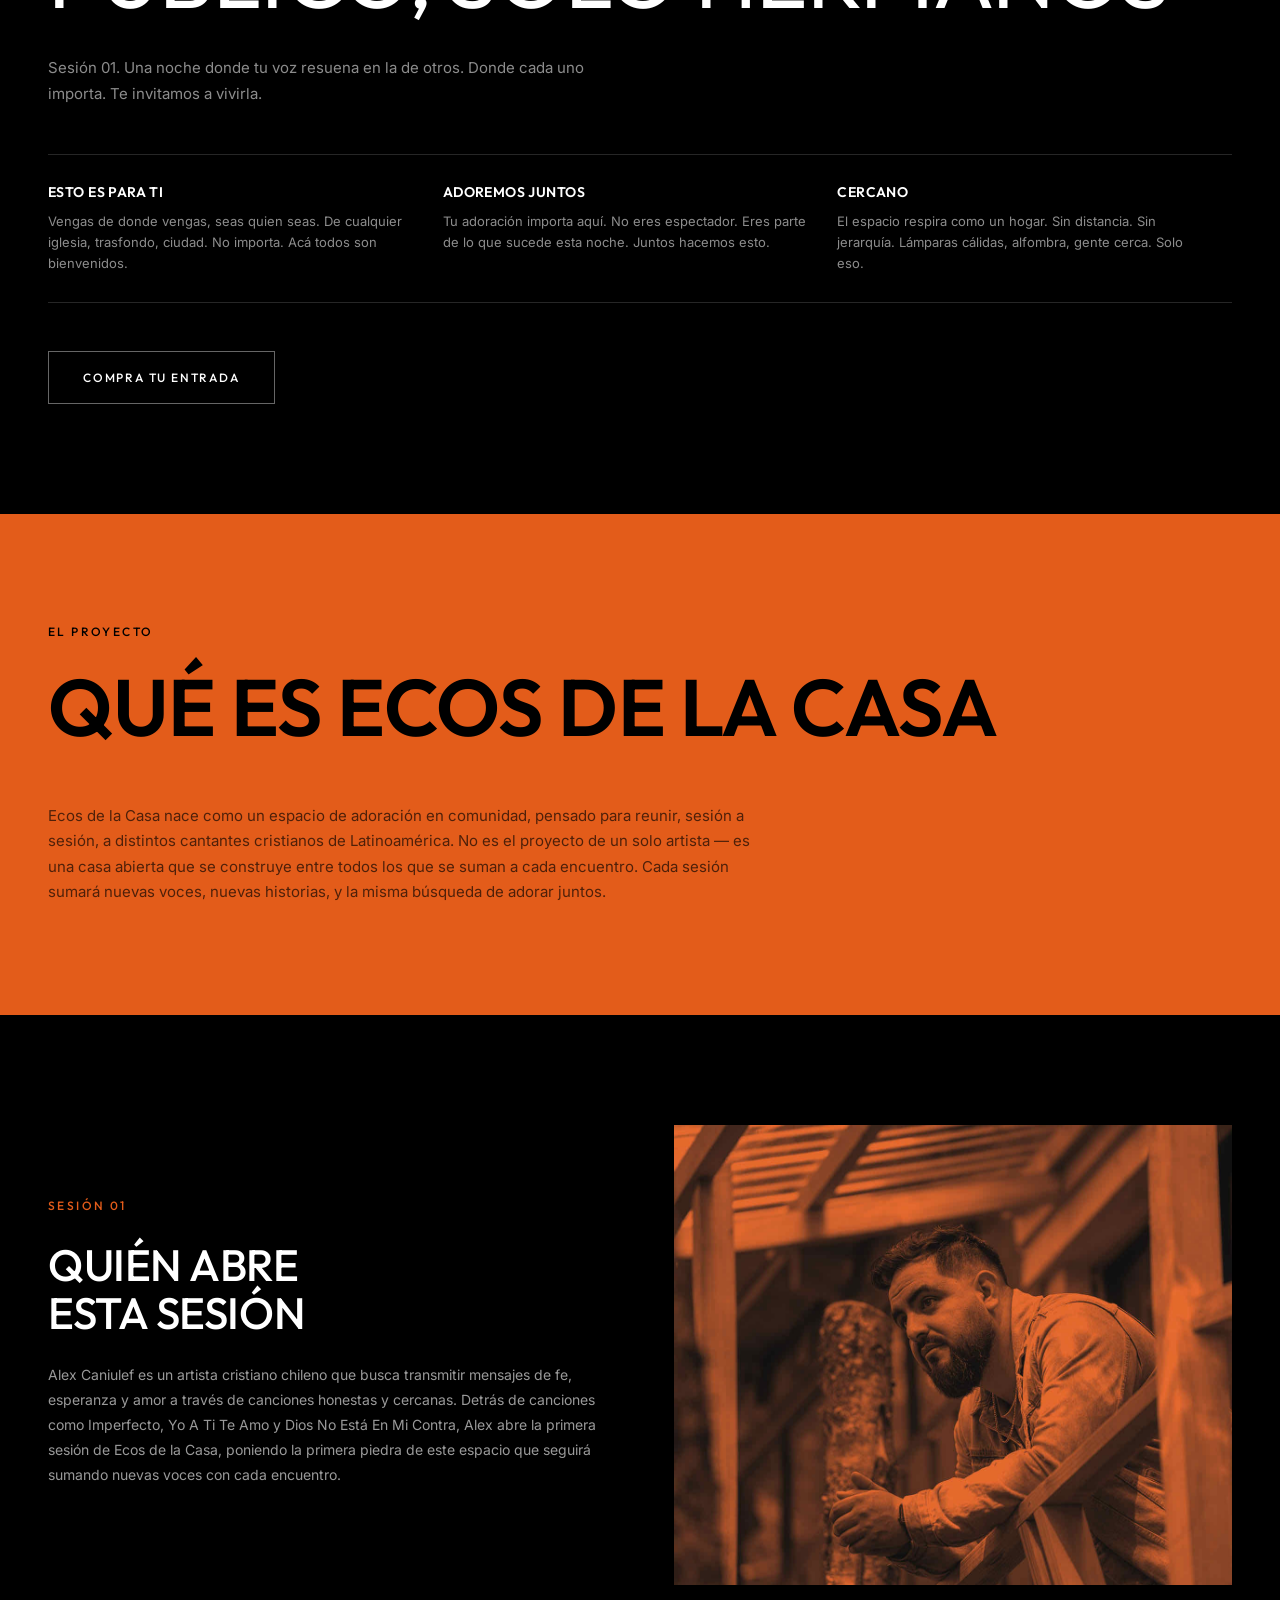
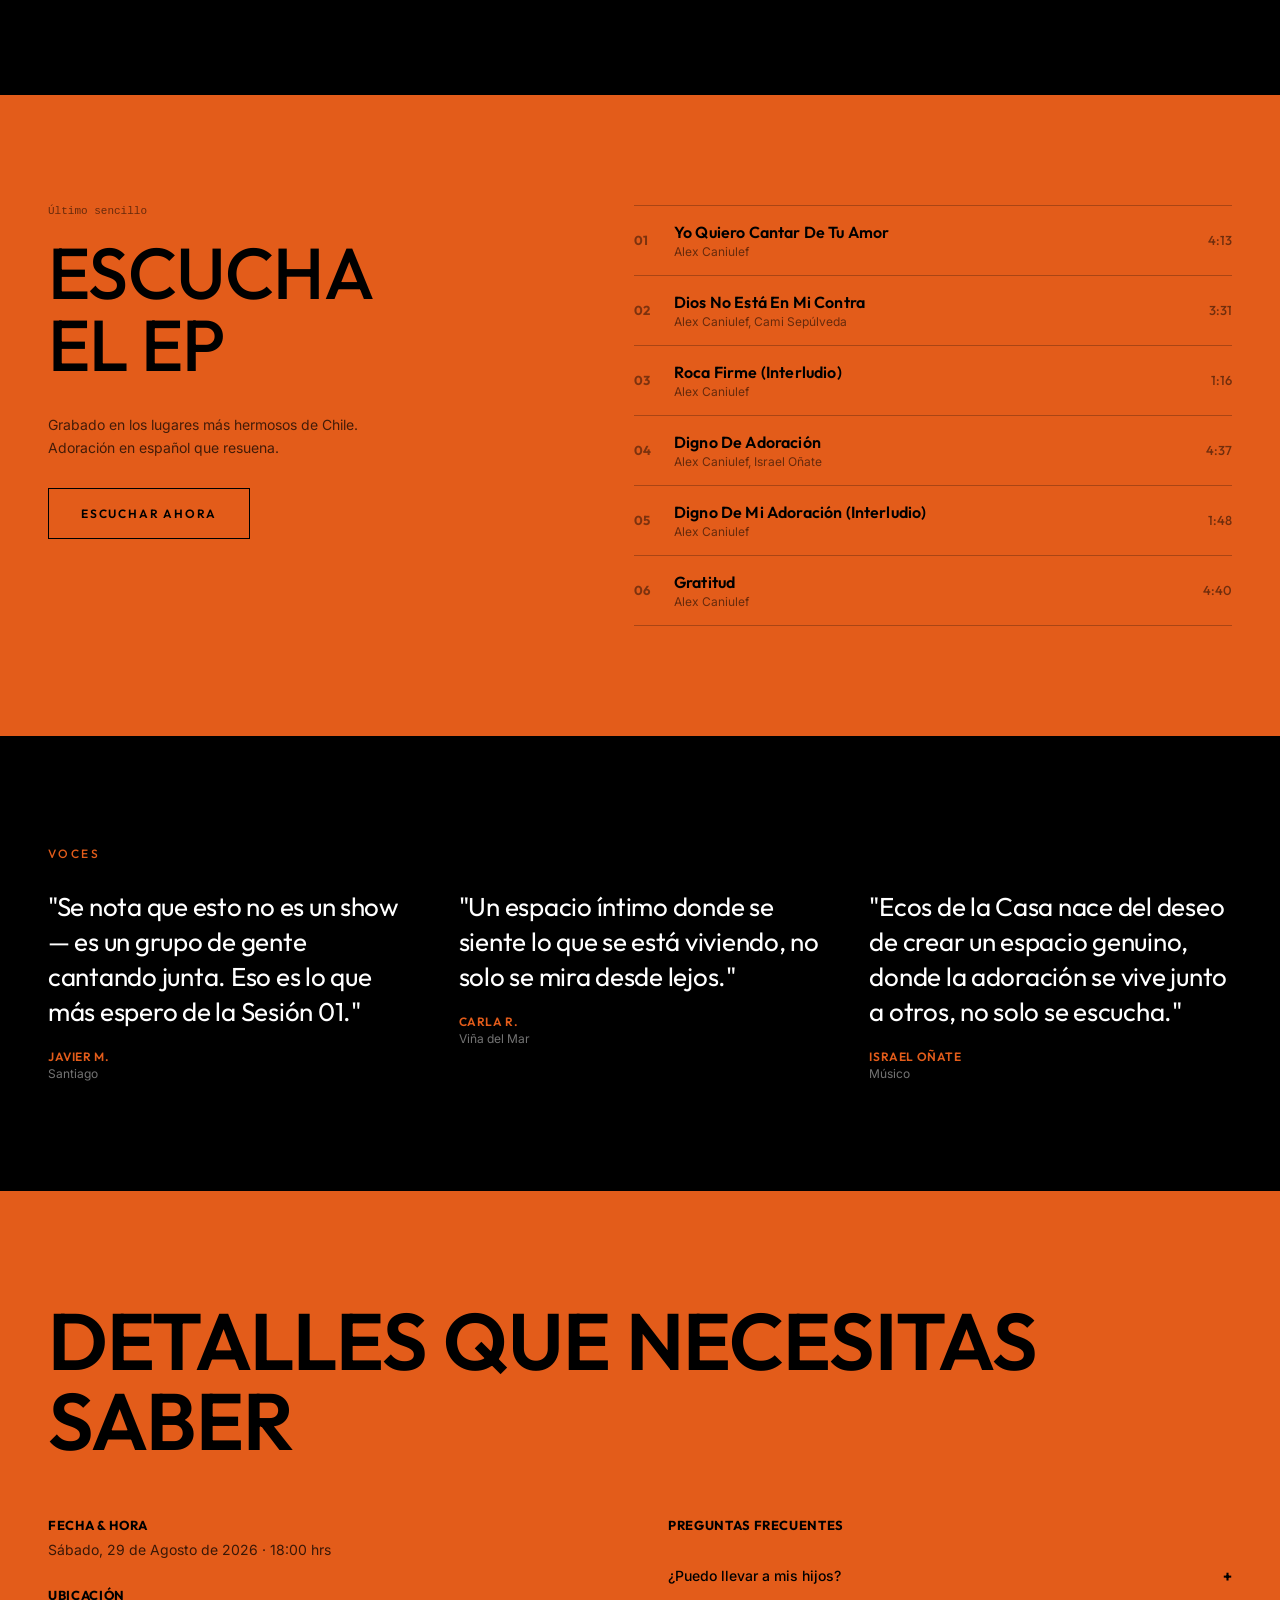
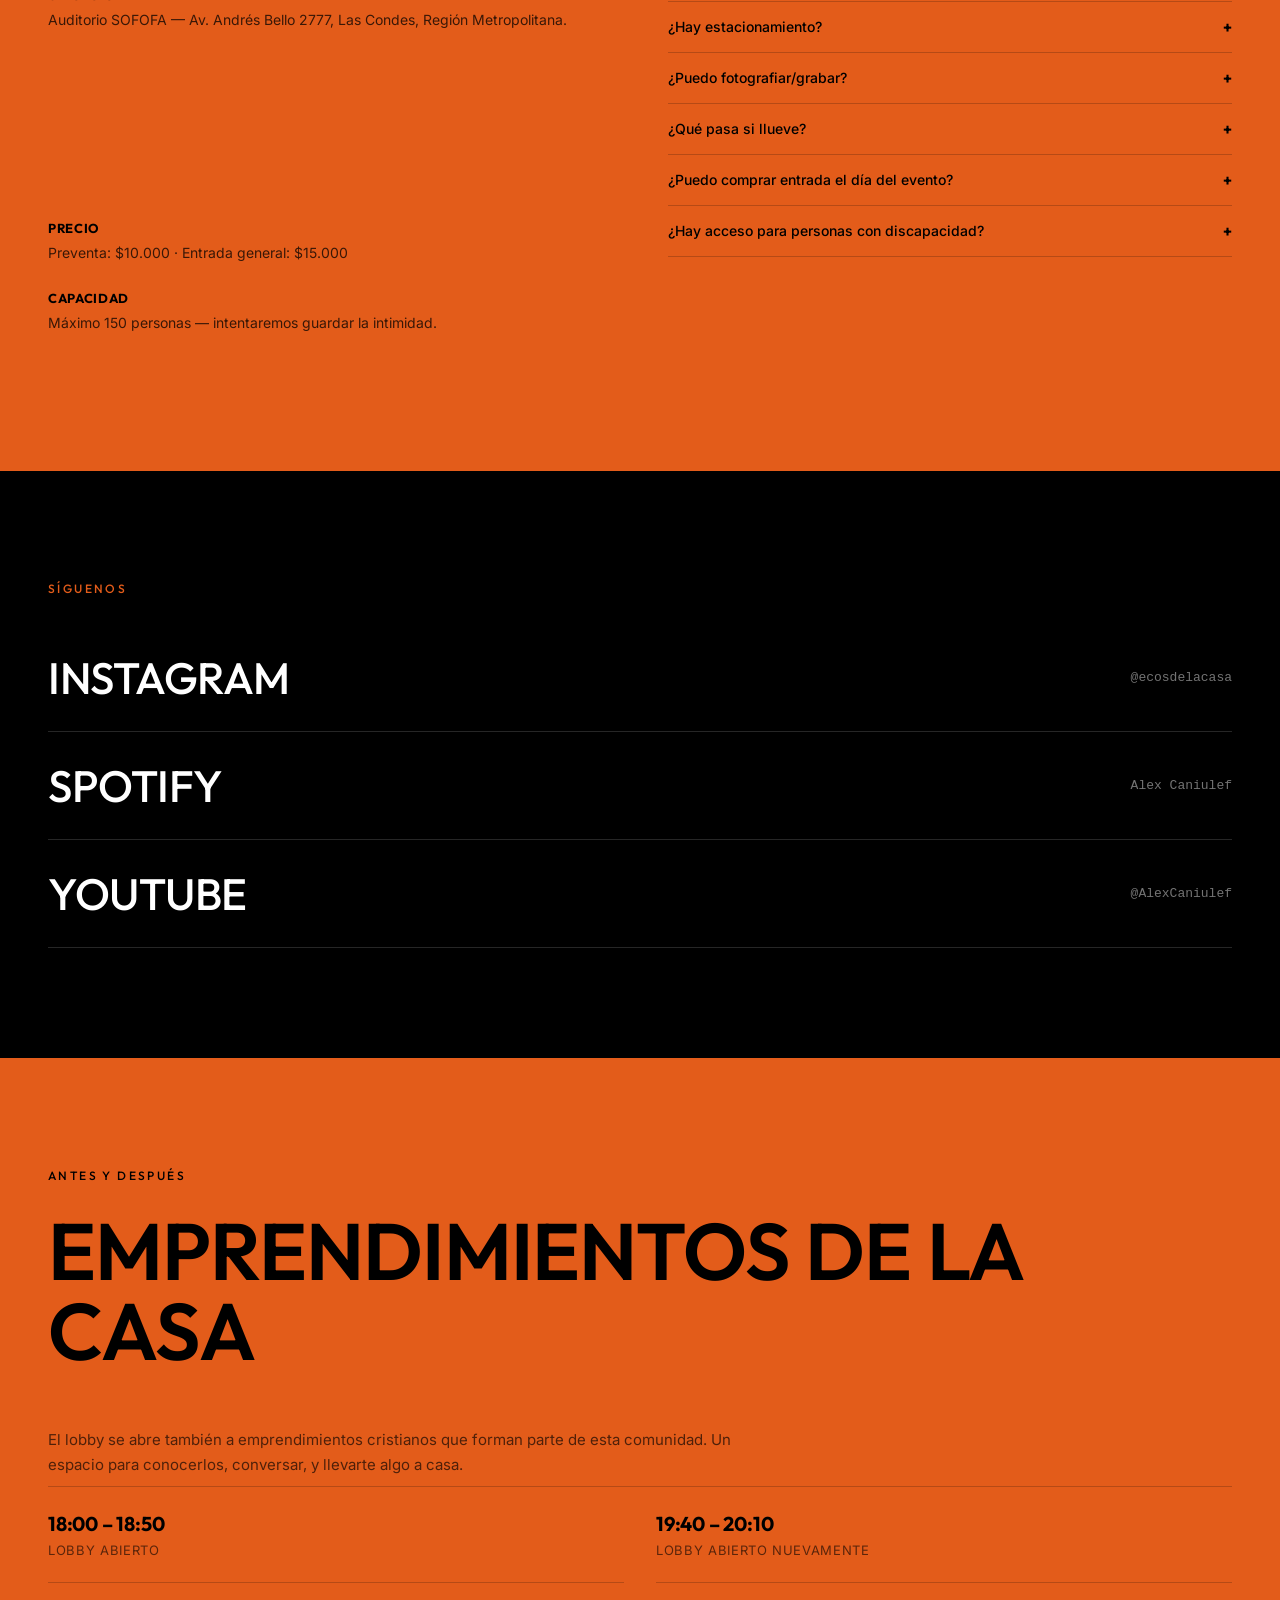
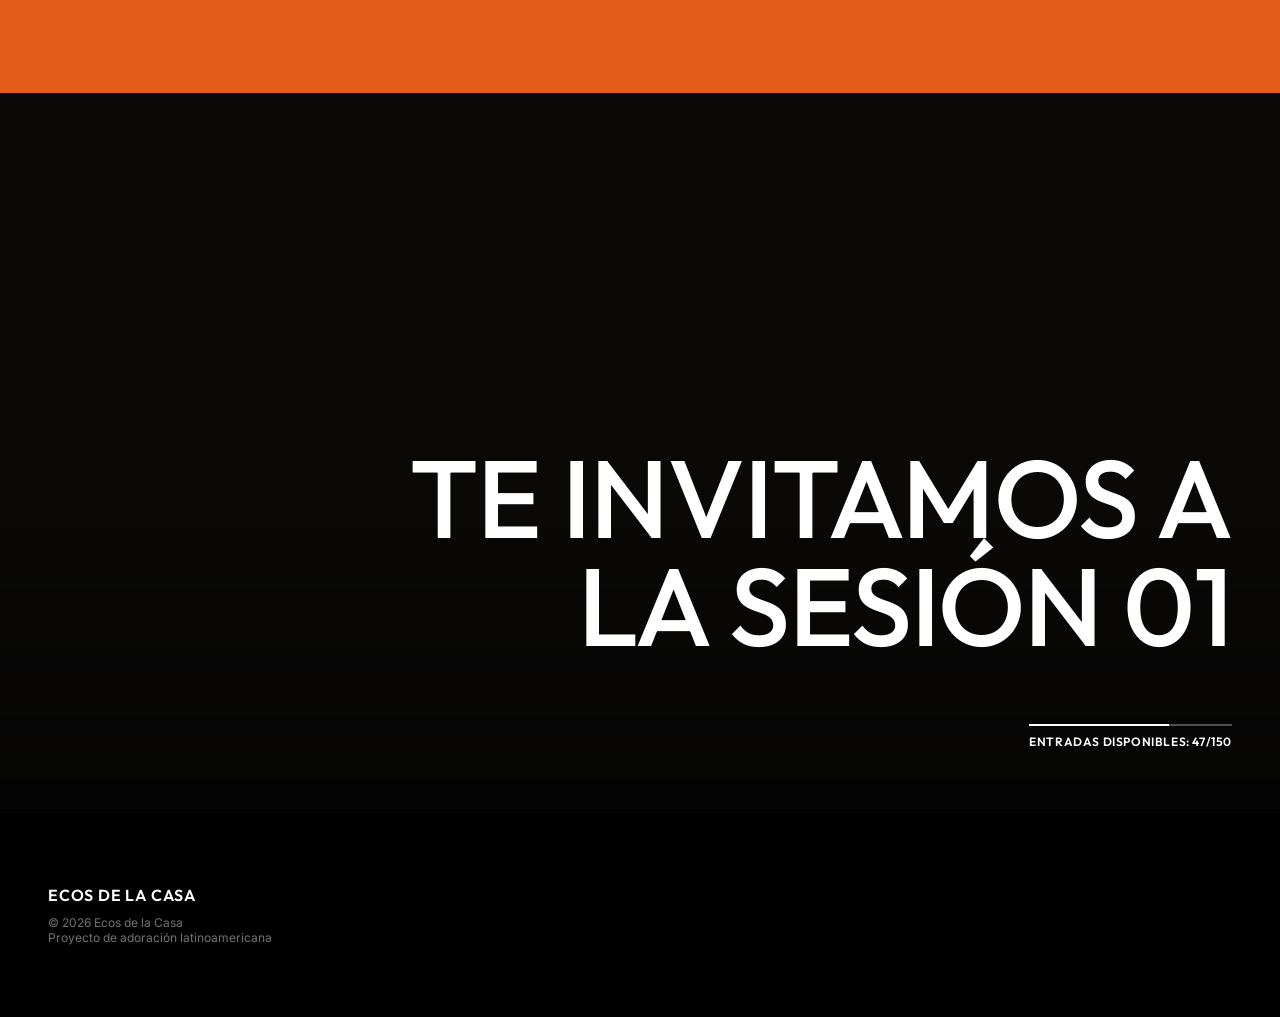
==== commit 49a8c46b: "Publish 18:00 as arrival time instead of 18:30 Alex's call: people habitually arrive late, so the pu" ====
--- a/index.html
+++ b/index.html
@@ -30,7 +30,7 @@
 
       <div class="hero__footer">
         <a class="btn btn--vivid" href="https://www.passline.com/eventos/ecos-de-la-casa-alex-caniulef" target="_blank" rel="noopener">Compra tu entrada</a>
-        <div class="hero__datetime">Sáb 29 Ago · 18:30 hrs<br>Auditorio SOFOFA, Las Condes</div>
+        <div class="hero__datetime">Sáb 29 Ago · 18:00 hrs<br>Auditorio SOFOFA, Las Condes</div>
       </div>
     </div>
   </section>
@@ -184,7 +184,7 @@
       <div class="details-list">
         <div class="detail">
           <div class="detail__label">Fecha &amp; Hora</div>
-          <p class="detail__text">Sábado, 29 de Agosto de 2026 · 18:30 hrs</p>
+          <p class="detail__text">Sábado, 29 de Agosto de 2026 · 18:00 hrs</p>
         </div>
         <div class="detail">
           <div class="detail__label">Ubicación</div>
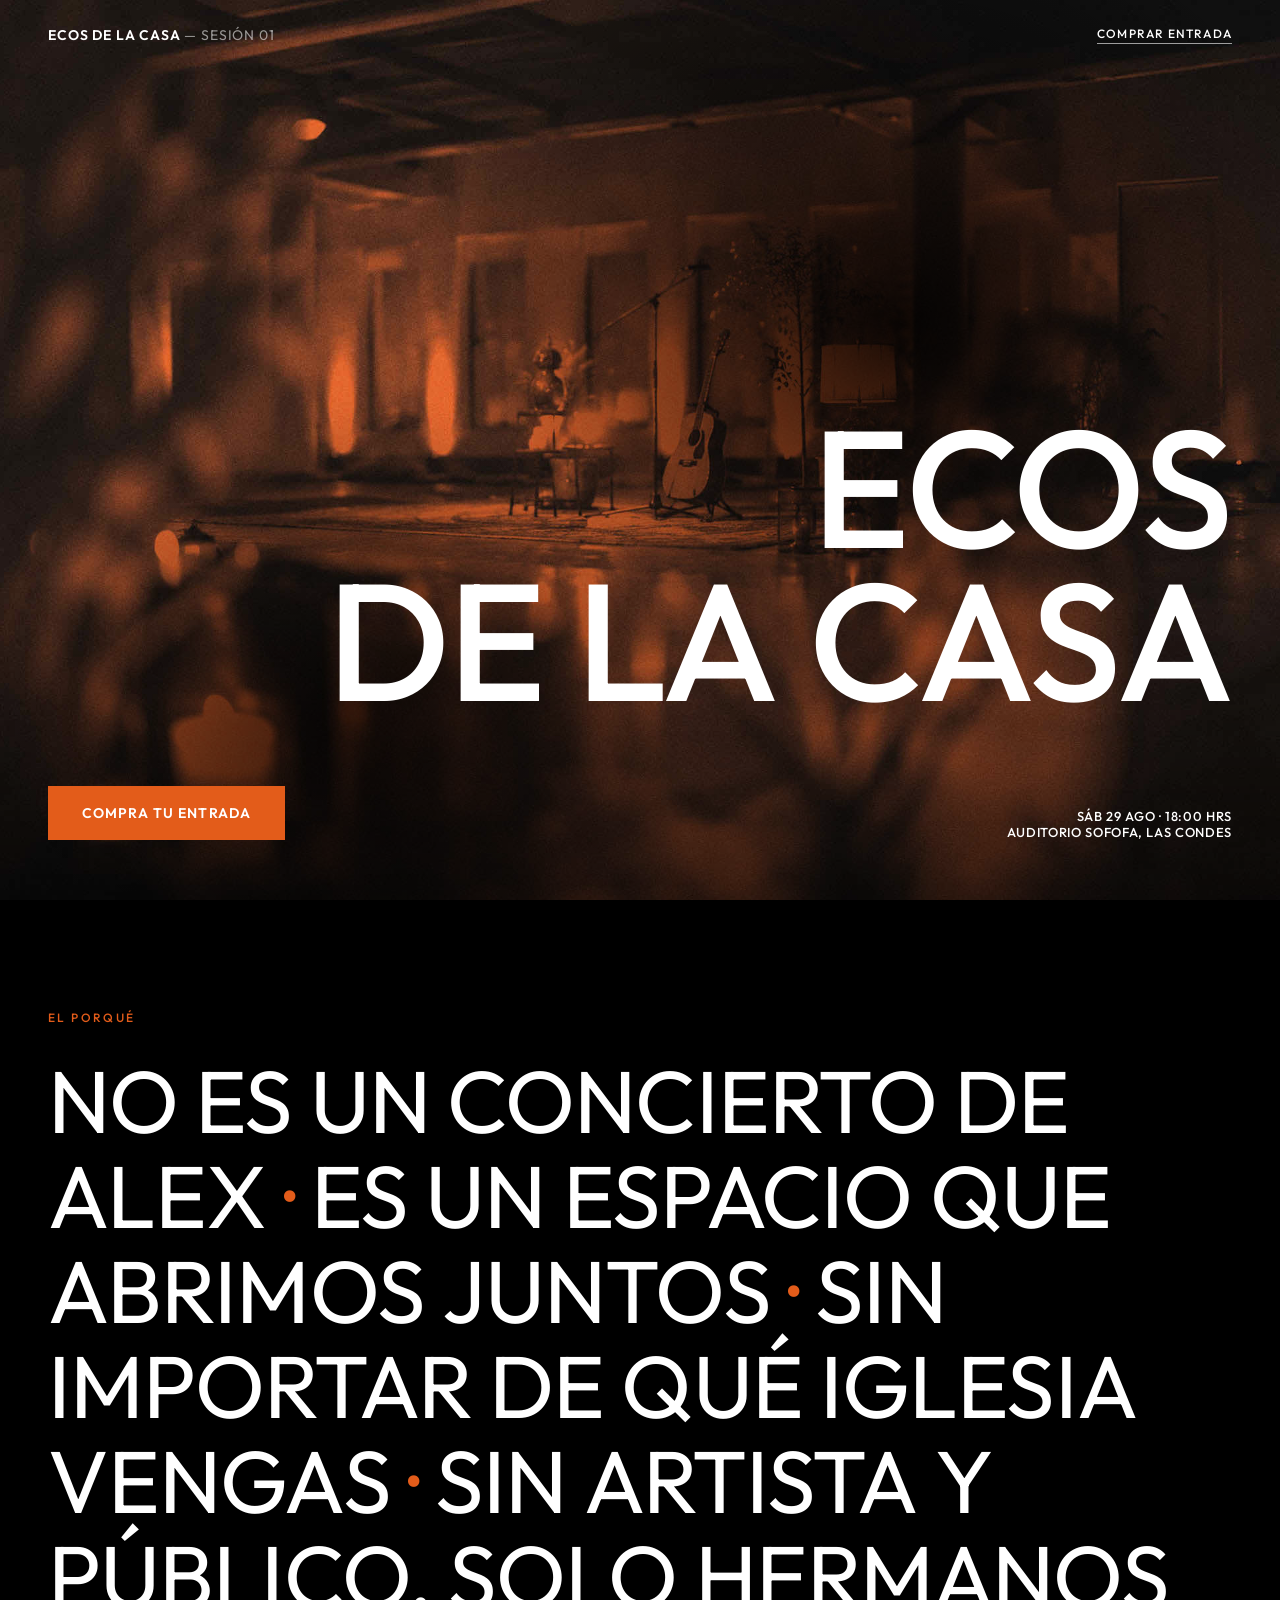
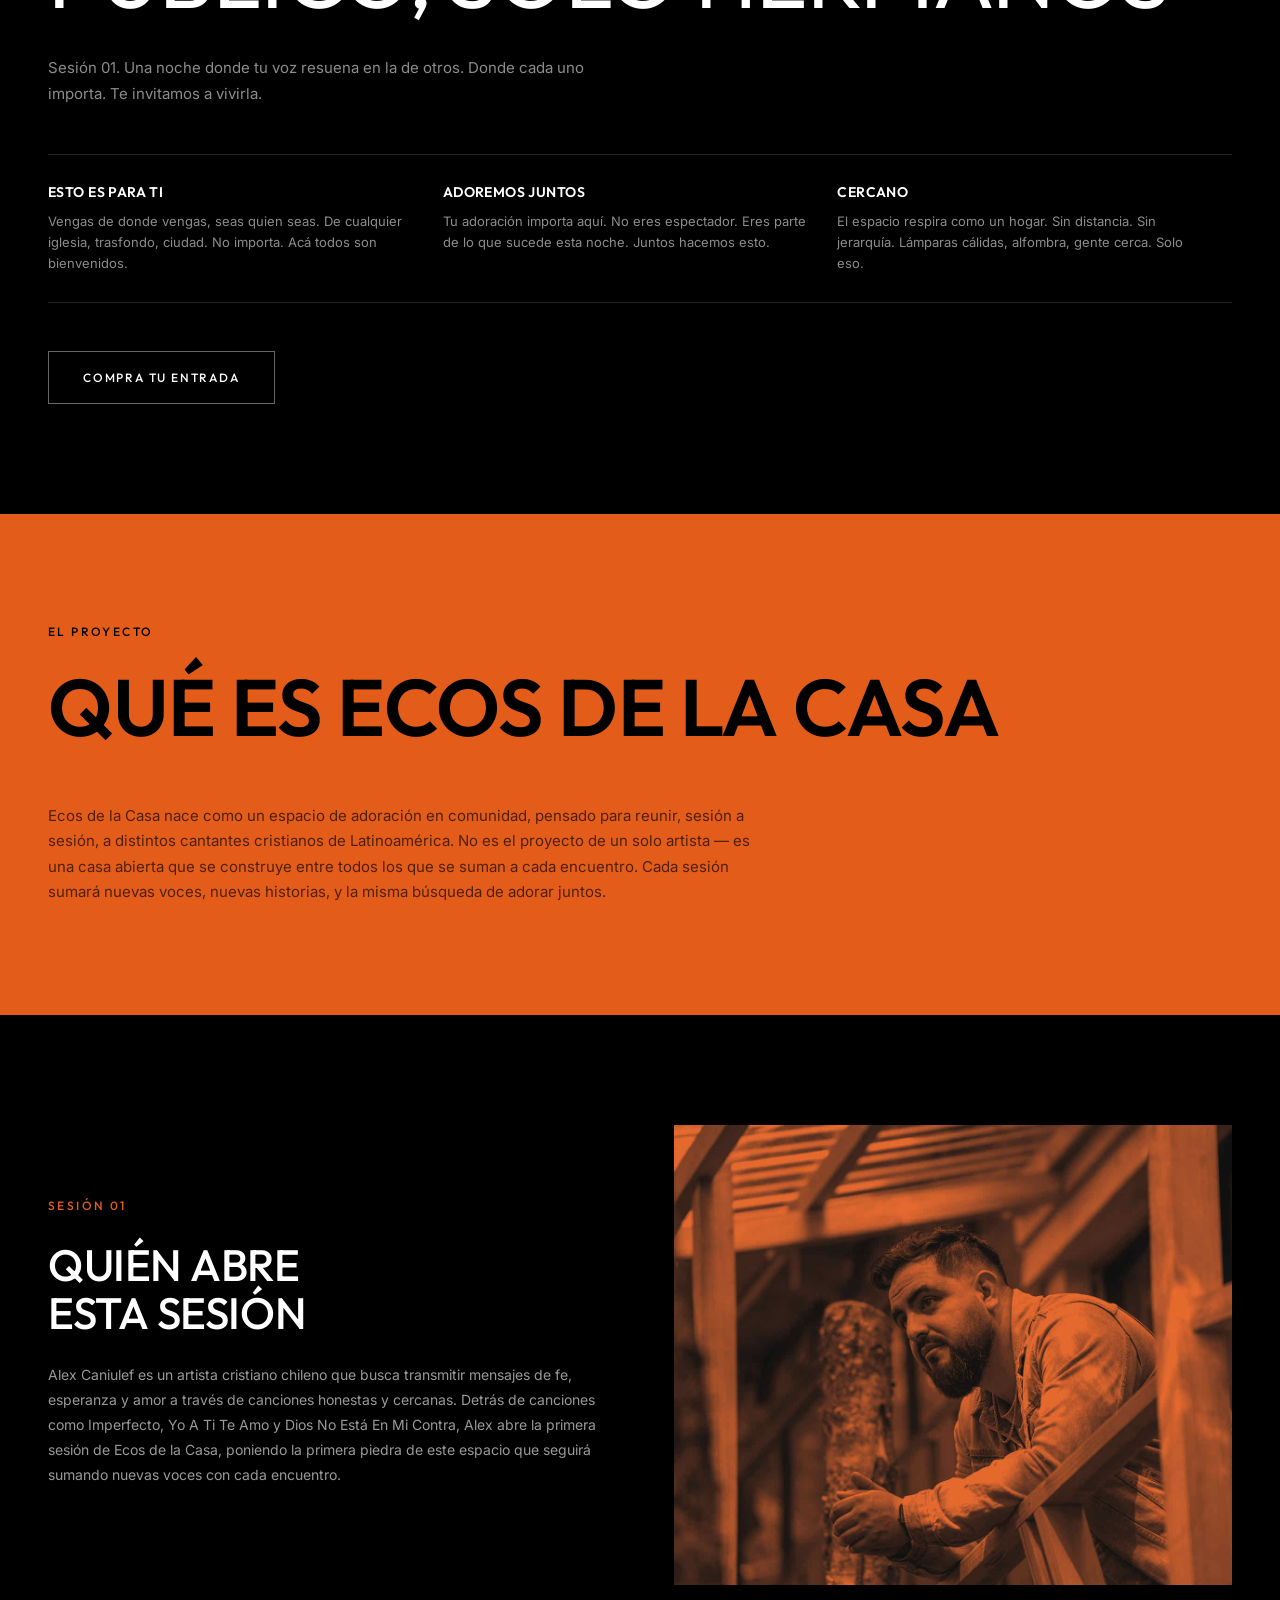
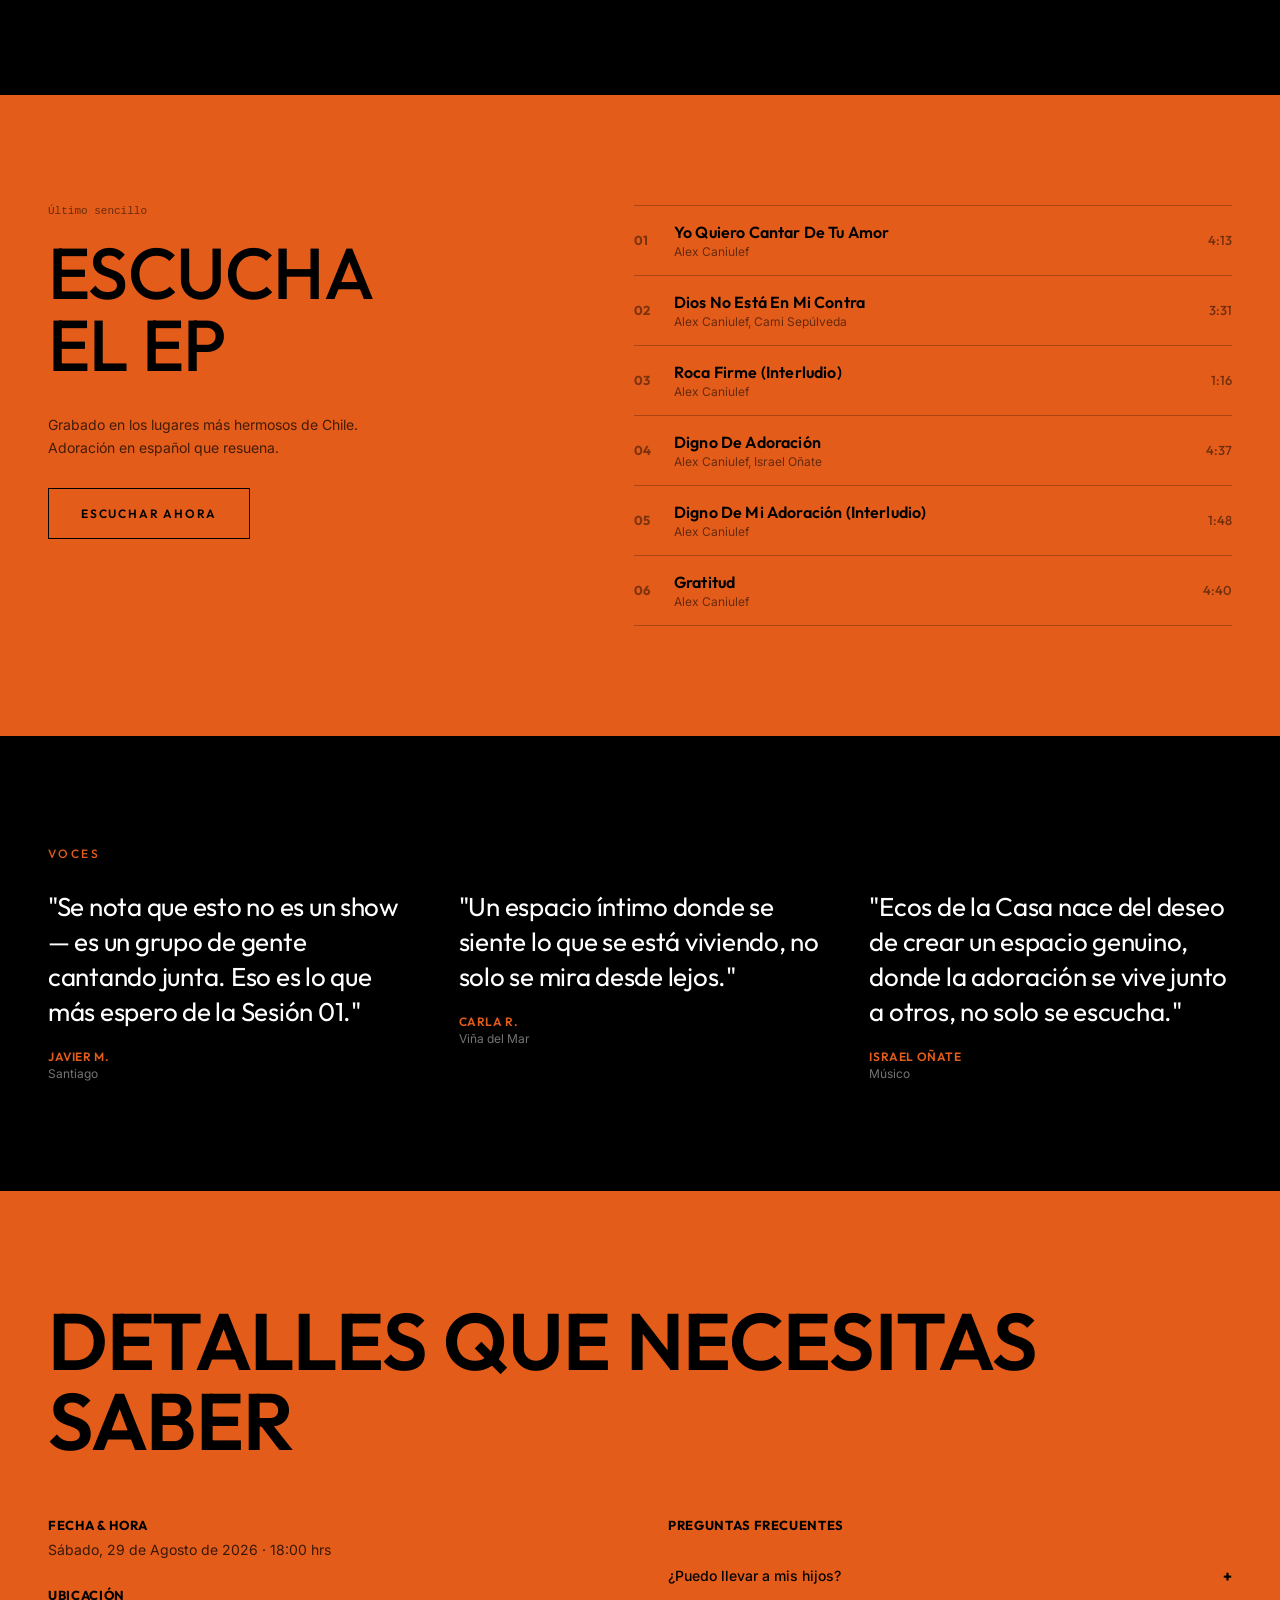
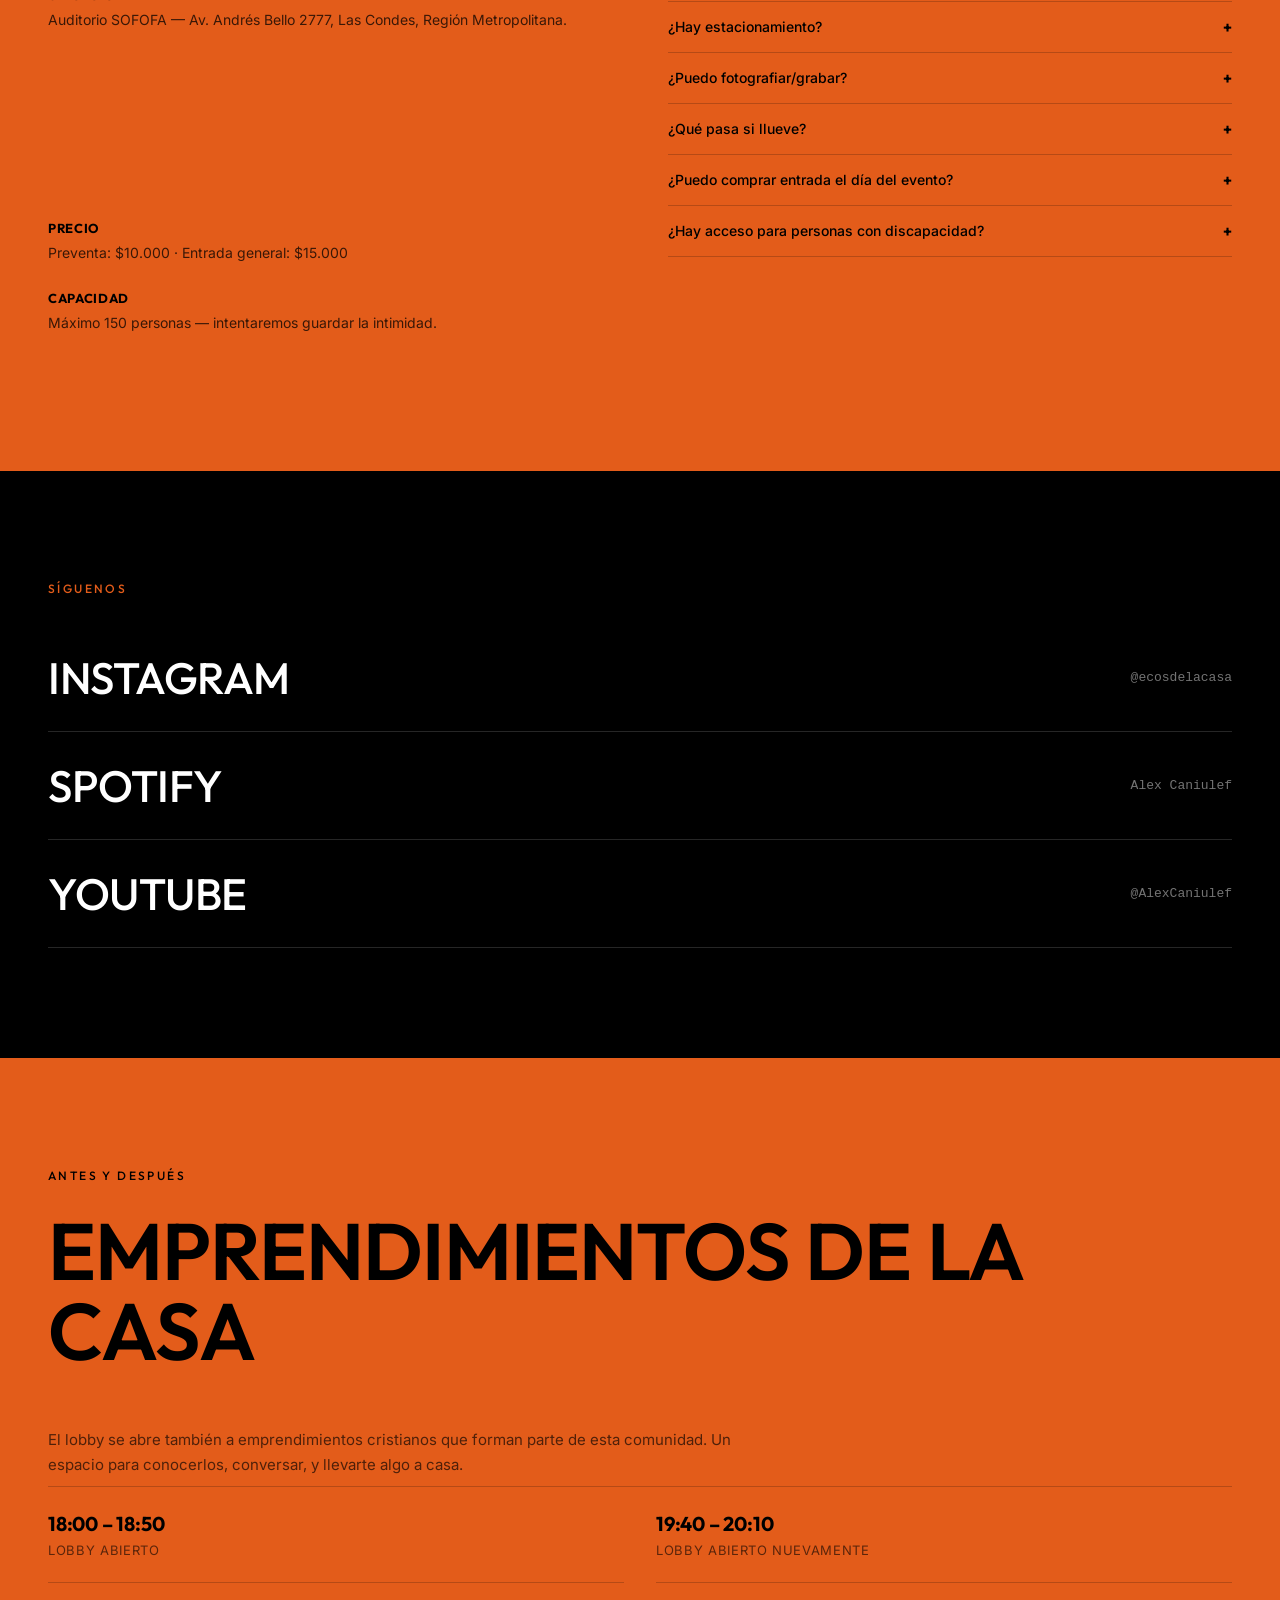
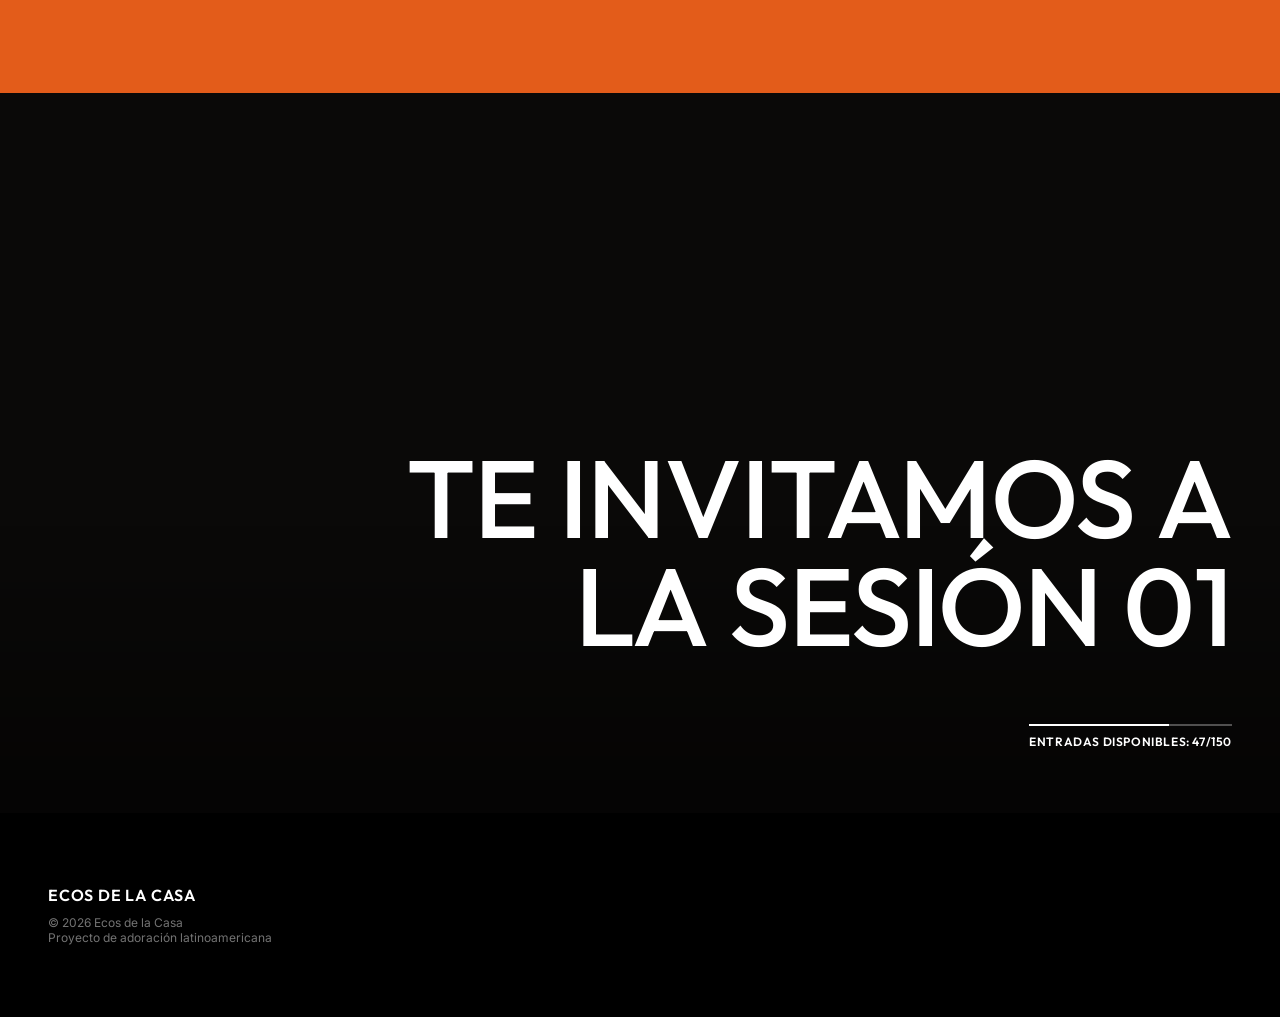
==== commit f288eef5: "Bring entrance animations to the main site, publish sesion-01 (unlinked) - index.html: same word-by-" ====
--- a/index.html
+++ b/index.html
@@ -26,7 +26,7 @@
     </div>
 
     <div class="hero__content">
-      <h1 class="hero__title">Ecos<br>de la Casa</h1>
+      <h1 class="hero__title split-words">Ecos<br>de la Casa</h1>
 
       <div class="hero__footer">
         <a class="btn btn--vivid" href="https://www.passline.com/eventos/ecos-de-la-casa-alex-caniulef" target="_blank" rel="noopener">Compra tu entrada</a>
@@ -38,24 +38,24 @@
   <!-- POR QUÉ -->
   <section class="section section--dark reveal" id="porque">
     <div class="eyebrow eyebrow--vivid">El porqué</div>
-    <h2 class="statement">
+    <h2 class="statement split-words">
       No es un concierto de Alex <span class="dot">·</span>
       es un espacio que abrimos juntos <span class="dot">·</span>
       sin importar de qué iglesia vengas <span class="dot">·</span>
       sin artista y público, solo hermanos
     </h2>
-    <p class="lede">Sesión 01. Una noche donde tu voz resuena en la de otros. Donde cada uno importa. Te invitamos a vivirla.</p>
+    <p class="lede stagger-item">Sesión 01. Una noche donde tu voz resuena en la de otros. Donde cada uno importa. Te invitamos a vivirla.</p>
 
     <div class="concept-grid">
-      <div class="concept">
+      <div class="concept stagger-item">
         <div class="concept__title">Esto Es Para Ti</div>
         <p class="concept__desc">Vengas de donde vengas, seas quien seas. De cualquier iglesia, trasfondo, ciudad. No importa. Acá todos son bienvenidos.</p>
       </div>
-      <div class="concept">
+      <div class="concept stagger-item">
         <div class="concept__title">Adoremos Juntos</div>
         <p class="concept__desc">Tu adoración importa aquí. No eres espectador. Eres parte de lo que sucede esta noche. Juntos hacemos esto.</p>
       </div>
-      <div class="concept">
+      <div class="concept stagger-item">
         <div class="concept__title">Cercano</div>
         <p class="concept__desc">El espacio respira como un hogar. Sin distancia. Sin jerarquía. Lámparas cálidas, alfombra, gente cerca. Solo eso.</p>
       </div>
@@ -67,8 +67,8 @@
   <!-- QUÉ ES ECOS DE LA CASA -->
   <section class="section section--vivid reveal" id="proyecto">
     <div class="eyebrow eyebrow--vivid">El proyecto</div>
-    <h2 class="section-title section-title--tight">Qué es Ecos de la Casa</h2>
-    <p class="lede lede--wide">Ecos de la Casa nace como un espacio de adoración en comunidad, pensado para reunir, sesión a sesión, a distintos cantantes cristianos de Latinoamérica. No es el proyecto de un solo artista — es una casa abierta que se construye entre todos los que se suman a cada encuentro. Cada sesión sumará nuevas voces, nuevas historias, y la misma búsqueda de adorar juntos.</p>
+    <h2 class="section-title section-title--tight split-words">Qué es Ecos de la Casa</h2>
+    <p class="lede lede--wide stagger-item">Ecos de la Casa nace como un espacio de adoración en comunidad, pensado para reunir, sesión a sesión, a distintos cantantes cristianos de Latinoamérica. No es el proyecto de un solo artista — es una casa abierta que se construye entre todos los que se suman a cada encuentro. Cada sesión sumará nuevas voces, nuevas historias, y la misma búsqueda de adorar juntos.</p>
   </section>
 
   <!-- QUIÉN ABRE ESTA SESIÓN -->
@@ -76,10 +76,10 @@
     <div class="artist-layout">
       <div class="artist-copy">
         <div class="eyebrow eyebrow--vivid">Sesión 01</div>
-        <h2 class="section-title section-title--sm">Quién abre<br>esta sesión</h2>
-        <p class="artist-bio">Alex Caniulef es un artista cristiano chileno que busca transmitir mensajes de fe, esperanza y amor a través de canciones honestas y cercanas. Detrás de canciones como Imperfecto, Yo A Ti Te Amo y Dios No Está En Mi Contra, Alex abre la primera sesión de Ecos de la Casa, poniendo la primera piedra de este espacio que seguirá sumando nuevas voces con cada encuentro.</p>
-      </div>
-      <div class="artist-visual">
+        <h2 class="section-title section-title--sm split-words">Quién abre<br>esta sesión</h2>
+        <p class="artist-bio stagger-item">Alex Caniulef es un artista cristiano chileno que busca transmitir mensajes de fe, esperanza y amor a través de canciones honestas y cercanas. Detrás de canciones como Imperfecto, Yo A Ti Te Amo y Dios No Está En Mi Contra, Alex abre la primera sesión de Ecos de la Casa, poniendo la primera piedra de este espacio que seguirá sumando nuevas voces con cada encuentro.</p>
+      </div>
+      <div class="artist-visual stagger-item">
         <img class="artist-visual__photo" src="assets/foto-alex-vertical.jpg" alt="Alex Caniulef">
       </div>
     </div>
@@ -90,13 +90,13 @@
     <div class="ep-layout">
       <div class="ep-intro">
         <div class="mono-tag">Último sencillo</div>
-        <h2 class="section-title">Escucha<br>el EP</h2>
-        <p class="ep-desc">Grabado en los lugares más hermosos de Chile. Adoración en español que resuena.</p>
+        <h2 class="section-title split-words">Escucha<br>el EP</h2>
+        <p class="ep-desc stagger-item">Grabado en los lugares más hermosos de Chile. Adoración en español que resuena.</p>
         <a class="btn btn--line-dark" href="https://open.spotify.com/intl-es/artist/5ZXn7vFAzmZ1ANS4mYHydl?si=EZutUpRTTTGnhy1St7zfTw" target="_blank" rel="noopener">Escuchar ahora</a>
       </div>
 
       <ol class="tracklist">
-        <li class="track">
+        <li class="track stagger-item">
           <span class="track__num">01</span>
           <span class="track__info">
             <span class="track__title">Yo Quiero Cantar De Tu Amor</span>
@@ -104,7 +104,7 @@
           </span>
           <span class="track__duration">4:13</span>
         </li>
-        <li class="track">
+        <li class="track stagger-item">
           <span class="track__num">02</span>
           <span class="track__info">
             <span class="track__title">Dios No Está En Mi Contra</span>
@@ -112,7 +112,7 @@
           </span>
           <span class="track__duration">3:31</span>
         </li>
-        <li class="track">
+        <li class="track stagger-item">
           <span class="track__num">03</span>
           <span class="track__info">
             <span class="track__title">Roca Firme (Interludio)</span>
@@ -120,7 +120,7 @@
           </span>
           <span class="track__duration">1:16</span>
         </li>
-        <li class="track">
+        <li class="track stagger-item">
           <span class="track__num">04</span>
           <span class="track__info">
             <span class="track__title">Digno De Adoración</span>
@@ -128,7 +128,7 @@
           </span>
           <span class="track__duration">4:37</span>
         </li>
-        <li class="track">
+        <li class="track stagger-item">
           <span class="track__num">05</span>
           <span class="track__info">
             <span class="track__title">Digno De Mi Adoración (Interludio)</span>
@@ -136,7 +136,7 @@
           </span>
           <span class="track__duration">1:48</span>
         </li>
-        <li class="track">
+        <li class="track stagger-item">
           <span class="track__num">06</span>
           <span class="track__info">
             <span class="track__title">Gratitud</span>
@@ -152,21 +152,21 @@
   <section class="section section--dark reveal" id="testimonios">
     <div class="eyebrow eyebrow--vivid">Voces</div>
     <div class="testimonial-grid">
-      <blockquote class="testimonial">
+      <blockquote class="testimonial stagger-item">
         <p class="testimonial__quote">"Se nota que esto no es un show — es un grupo de gente cantando junta. Eso es lo que más espero de la Sesión 01."</p>
         <footer>
           <div class="testimonial__name">Javier M.</div>
           <div class="testimonial__context">Santiago</div>
         </footer>
       </blockquote>
-      <blockquote class="testimonial">
+      <blockquote class="testimonial stagger-item">
         <p class="testimonial__quote">"Un espacio íntimo donde se siente lo que se está viviendo, no solo se mira desde lejos."</p>
         <footer>
           <div class="testimonial__name">Carla R.</div>
           <div class="testimonial__context">Viña del Mar</div>
         </footer>
       </blockquote>
-      <blockquote class="testimonial">
+      <blockquote class="testimonial stagger-item">
         <p class="testimonial__quote">"Ecos de la Casa nace del deseo de crear un espacio genuino, donde la adoración se vive junto a otros, no solo se escucha."</p>
         <footer>
           <div class="testimonial__name">Israel Oñate</div>
@@ -178,30 +178,30 @@
 
   <!-- DETALLES PRÁCTICOS -->
   <section class="section section--vivid reveal" id="detalles">
-    <h2 class="section-title section-title--tight">Detalles que necesitas saber</h2>
+    <h2 class="section-title section-title--tight split-words">Detalles que necesitas saber</h2>
 
     <div class="details-layout">
       <div class="details-list">
-        <div class="detail">
+        <div class="detail stagger-item">
           <div class="detail__label">Fecha &amp; Hora</div>
           <p class="detail__text">Sábado, 29 de Agosto de 2026 · 18:00 hrs</p>
         </div>
-        <div class="detail">
+        <div class="detail stagger-item">
           <div class="detail__label">Ubicación</div>
           <p class="detail__text">Auditorio SOFOFA — Av. Andrés Bello 2777, Las Condes, Región Metropolitana.</p>
           <iframe class="map" src="https://www.google.com/maps/embed?pb=!1m18!1m12!1m3!1d133629.40922815647!2d-70.75708940273437!3d-33.4146932!2m3!1f0!2f0!3f0!3m2!1i1024!2i768!4f13.1!3m3!1m2!1s0x9662cf423034f287%3A0xc1c472a051f865e2!2sSOFOFA!5e1!3m2!1ses!2scl!4v1783828518219!5m2!1ses!2scl" width="100%" height="150" style="border:0;" allowfullscreen loading="lazy" referrerpolicy="strict-origin-when-cross-origin" title="Mapa Auditorio SOFOFA"></iframe>
         </div>
-        <div class="detail">
+        <div class="detail stagger-item">
           <div class="detail__label">Precio</div>
           <p class="detail__text">Preventa: $10.000 · Entrada general: $15.000</p>
         </div>
-        <div class="detail">
+        <div class="detail stagger-item">
           <div class="detail__label">Capacidad</div>
           <p class="detail__text">Máximo 150 personas — intentaremos guardar la intimidad.</p>
         </div>
       </div>
 
-      <div class="faq">
+      <div class="faq stagger-item">
         <div class="detail__label">Preguntas frecuentes</div>
 
         <div class="faq-item">
@@ -259,15 +259,15 @@
   <section class="section section--dark reveal" id="redes">
     <div class="eyebrow eyebrow--vivid">Síguenos</div>
     <div class="social-list">
-      <a class="social-item" href="https://www.instagram.com/ecosdelacasa/" target="_blank" rel="noopener">
+      <a class="social-item stagger-item" href="https://www.instagram.com/ecosdelacasa/" target="_blank" rel="noopener">
         <span class="social-item__platform">Instagram</span>
         <span class="social-item__handle">@ecosdelacasa</span>
       </a>
-      <a class="social-item" href="https://open.spotify.com/intl-es/artist/5ZXn7vFAzmZ1ANS4mYHydl?si=EZutUpRTTTGnhy1St7zfTw" target="_blank" rel="noopener">
+      <a class="social-item stagger-item" href="https://open.spotify.com/intl-es/artist/5ZXn7vFAzmZ1ANS4mYHydl?si=EZutUpRTTTGnhy1St7zfTw" target="_blank" rel="noopener">
         <span class="social-item__platform">Spotify</span>
         <span class="social-item__handle">Alex Caniulef</span>
       </a>
-      <a class="social-item" href="https://www.youtube.com/@AlexCaniulef" target="_blank" rel="noopener">
+      <a class="social-item stagger-item" href="https://www.youtube.com/@AlexCaniulef" target="_blank" rel="noopener">
         <span class="social-item__platform">YouTube</span>
         <span class="social-item__handle">@AlexCaniulef</span>
       </a>
@@ -277,15 +277,15 @@
   <!-- EMPRENDIMIENTOS -->
   <section class="section section--vivid reveal" id="emprendimientos">
     <div class="eyebrow eyebrow--vivid">Antes y después</div>
-    <h2 class="section-title section-title--tight">Emprendimientos de la Casa</h2>
-    <p class="lede lede--wide">El lobby se abre también a emprendimientos cristianos que forman parte de esta comunidad. Un espacio para conocerlos, conversar, y llevarte algo a casa.</p>
+    <h2 class="section-title section-title--tight split-words">Emprendimientos de la Casa</h2>
+    <p class="lede lede--wide stagger-item">El lobby se abre también a emprendimientos cristianos que forman parte de esta comunidad. Un espacio para conocerlos, conversar, y llevarte algo a casa.</p>
 
     <div class="schedule-list">
-      <div class="schedule-item">
+      <div class="schedule-item stagger-item">
         <span class="schedule-item__time">18:00 – 18:50</span>
         <span class="schedule-item__label">Lobby abierto</span>
       </div>
-      <div class="schedule-item">
+      <div class="schedule-item stagger-item">
         <span class="schedule-item__time">19:40 – 20:10</span>
         <span class="schedule-item__label">Lobby abierto nuevamente</span>
       </div>
@@ -298,11 +298,11 @@
     <div class="cta__shade"></div>
 
     <div class="cta__content">
-      <h2 class="cta__title">Te invitamos a<br>la Sesión 01</h2>
+      <h2 class="cta__title split-words">Te invitamos a<br>la Sesión 01</h2>
     </div>
 
     <div class="cta__footer">
-      <div class="tickets">
+      <div class="tickets stagger-item">
         <div class="tickets__bar"><div class="tickets__fill" id="ticketsFill"></div></div>
         <div class="tickets__label" id="ticketsLabel"></div>
       </div>
@@ -321,5 +321,6 @@
   <a class="floating-cta" id="floatingCta" href="https://www.passline.com/eventos/ecos-de-la-casa-alex-caniulef" target="_blank" rel="noopener">Comprar entrada</a>
 
   <script src="js/script.js"></script>
+  <script src="js/animations.js"></script>
 </body>
 </html>
--- a/css/style.css
+++ b/css/style.css
@@ -663,6 +663,265 @@
   pointer-events: auto;
 }
 .floating-cta:hover { background: var(--vivid-dark); }
+
+/* ===== Draft banner (recap page only) ===== */
+.draft-banner {
+  position: relative;
+  z-index: 100;
+  background: var(--vivid);
+  color: #000;
+  font-family: var(--font-display);
+  font-weight: 600;
+  font-size: 12px;
+  letter-spacing: 0.03em;
+  text-align: center;
+  padding: 10px 16px;
+}
+
+/* ===== Video placeholder ===== */
+.video-placeholder {
+  position: relative;
+  width: 100%;
+  aspect-ratio: 16 / 9;
+  border-radius: 12px;
+  overflow: hidden;
+  background:
+    radial-gradient(ellipse 60% 80% at 50% 40%, rgba(0, 0, 0, 0.55), transparent 60%),
+    var(--vivid-dark);
+  display: flex;
+  align-items: center;
+  justify-content: center;
+}
+
+.video-placeholder__play {
+  width: 72px;
+  height: 72px;
+  border-radius: 50%;
+  background: rgba(0, 0, 0, 0.25);
+  border: 2px solid rgba(0, 0, 0, 0.5);
+  display: flex;
+  align-items: center;
+  justify-content: center;
+  font-size: 22px;
+  color: #000;
+  padding-left: 4px;
+}
+
+.video-placeholder__tag {
+  position: absolute;
+  bottom: 16px;
+  left: 16px;
+  font-family: 'Courier New', monospace;
+  font-size: 11px;
+  color: rgba(0, 0, 0, 0.65);
+  background: rgba(255, 255, 255, 0.35);
+  padding: 5px 12px;
+  border-radius: 20px;
+}
+
+/* ===== Galería: rueda horizontal ===== */
+.card-stack {
+  display: flex;
+  flex-direction: column;
+  align-items: center;
+  margin-top: 8px;
+}
+
+.card-stack__viewport {
+  position: relative;
+  width: 100%;
+  max-width: 1000px;
+  overflow: hidden;
+  -webkit-mask-image: linear-gradient(90deg, transparent 0, #000 8%, #000 92%, transparent 100%);
+  mask-image: linear-gradient(90deg, transparent 0, #000 8%, #000 92%, transparent 100%);
+}
+
+.card-stack__track {
+  position: relative;
+  display: flex;
+  align-items: center;
+  gap: 24px;
+  padding: 20px 0;
+  transition: transform 0.5s cubic-bezier(0.4, 0, 0.2, 1);
+  will-change: transform;
+}
+
+.card-stack__card {
+  flex: 0 0 auto;
+  width: clamp(220px, 28vw, 380px);
+  aspect-ratio: 3 / 4;
+  border-radius: 14px;
+  overflow: hidden;
+  box-shadow: 0 16px 40px rgba(0, 0, 0, 0.45);
+  opacity: 0.35;
+  transform: scale(0.86);
+  transition: opacity 0.4s ease, transform 0.4s ease;
+}
+
+.card-stack__card.is-active {
+  opacity: 1;
+  transform: scale(1);
+}
+
+.card-stack__card img {
+  width: 100%;
+  height: 100%;
+  object-fit: cover;
+  display: block;
+}
+
+.card-stack__controls {
+  display: flex;
+  align-items: center;
+  gap: 20px;
+  margin-top: 32px;
+  width: 100%;
+  max-width: 420px;
+}
+
+.card-stack__arrow {
+  flex-shrink: 0;
+  width: 42px;
+  height: 42px;
+  border-radius: 50%;
+  border: 1px solid rgba(255, 255, 255, 0.35);
+  background: transparent;
+  color: #fff;
+  font-size: 16px;
+  cursor: pointer;
+  transition: background 0.2s, border-color 0.2s;
+}
+.card-stack__arrow:hover { background: var(--vivid); border-color: var(--vivid); }
+.card-stack__arrow:disabled { opacity: 0.3; cursor: default; }
+.card-stack__arrow:disabled:hover { background: transparent; border-color: rgba(255, 255, 255, 0.35); }
+
+.card-stack__meta {
+  flex: 1;
+  text-align: center;
+}
+
+.card-stack__caption {
+  font-size: 13px;
+  color: rgba(255, 255, 255, 0.7);
+  margin-bottom: 4px;
+}
+
+.card-stack__counter {
+  font-family: 'Courier New', monospace;
+  font-size: 12px;
+  color: rgba(255, 255, 255, 0.4);
+}
+
+.card-stack__card img { transition: transform 0.3s ease; }
+.card-stack__card.is-active { cursor: pointer; }
+.card-stack__card.is-active:hover img { transform: scale(1.035); }
+
+/* ===== Animación: títulos palabra por palabra ===== */
+.word-anim {
+  display: inline-block;
+  opacity: 0;
+  transform: translateY(0.4em);
+  transition: opacity 0.55s cubic-bezier(0.2, 0.65, 0.2, 1), transform 0.55s cubic-bezier(0.2, 0.65, 0.2, 1);
+}
+.word-anim.is-visible {
+  opacity: 1;
+  transform: translateY(0);
+}
+
+/* ===== Animación: cajas escalonadas ===== */
+.stagger-item {
+  opacity: 0;
+  transform: translateY(26px);
+  transition: opacity 0.6s ease, transform 0.6s ease;
+}
+.stagger-item.is-visible {
+  opacity: 1;
+  transform: translateY(0);
+}
+
+/* ===== Lightbox ===== */
+.lightbox {
+  position: fixed;
+  inset: 0;
+  z-index: 200;
+  display: flex;
+  align-items: center;
+  justify-content: center;
+  background: rgba(6, 4, 2, 0.92);
+  backdrop-filter: blur(16px);
+  -webkit-backdrop-filter: blur(16px);
+  opacity: 0;
+  pointer-events: none;
+  transition: opacity 0.35s ease;
+}
+.lightbox.is-open {
+  opacity: 1;
+  pointer-events: auto;
+}
+
+.lightbox__figure {
+  position: relative;
+  margin: 0;
+  max-width: min(88vw, 880px);
+  transform: scale(0.9);
+  transition: transform 0.45s cubic-bezier(0.2, 0.75, 0.2, 1);
+}
+.lightbox.is-open .lightbox__figure {
+  transform: scale(1);
+}
+
+.lightbox__figure img {
+  display: block;
+  width: 100%;
+  max-height: 78vh;
+  object-fit: contain;
+  border-radius: 12px;
+  box-shadow: 0 0 0 1px rgba(255, 255, 255, 0.08), 0 40px 100px rgba(0, 0, 0, 0.6);
+}
+
+.lightbox__meta {
+  margin-top: 18px;
+  text-align: center;
+  font-size: 13px;
+  color: rgba(255, 255, 255, 0.6);
+}
+.lightbox__dot { color: var(--vivid); }
+
+.lightbox__close,
+.lightbox__arrow {
+  position: absolute;
+  border-radius: 50%;
+  border: 1px solid rgba(255, 255, 255, 0.3);
+  background: rgba(0, 0, 0, 0.4);
+  color: #fff;
+  font-size: 17px;
+  cursor: pointer;
+  transition: background 0.2s ease, border-color 0.2s ease, transform 0.2s ease;
+}
+
+.lightbox__close {
+  top: 24px;
+  right: 24px;
+  width: 44px;
+  height: 44px;
+}
+.lightbox__close:hover {
+  background: var(--vivid);
+  border-color: var(--vivid);
+  transform: rotate(90deg);
+}
+
+.lightbox__arrow {
+  top: 50%;
+  transform: translateY(-50%);
+  width: 50px;
+  height: 50px;
+}
+.lightbox__arrow--prev { left: clamp(12px, 4vw, 48px); }
+.lightbox__arrow--next { right: clamp(12px, 4vw, 48px); }
+.lightbox__arrow:hover { background: var(--vivid); border-color: var(--vivid); }
+.lightbox__arrow:disabled { opacity: 0.25; cursor: default; }
+.lightbox__arrow:disabled:hover { background: rgba(0, 0, 0, 0.4); border-color: rgba(255, 255, 255, 0.3); }
 
 /* ===== Mobile ===== */
 @media (max-width: 600px) {
@@ -684,4 +943,17 @@
     padding: 13px 20px;
     font-size: 12px;
   }
-}
+  .lightbox__arrow {
+    width: 40px;
+    height: 40px;
+    font-size: 14px;
+  }
+  .lightbox__arrow--prev { left: 8px; }
+  .lightbox__arrow--next { right: 8px; }
+  .lightbox__close {
+    top: 12px;
+    right: 12px;
+    width: 38px;
+    height: 38px;
+  }
+}
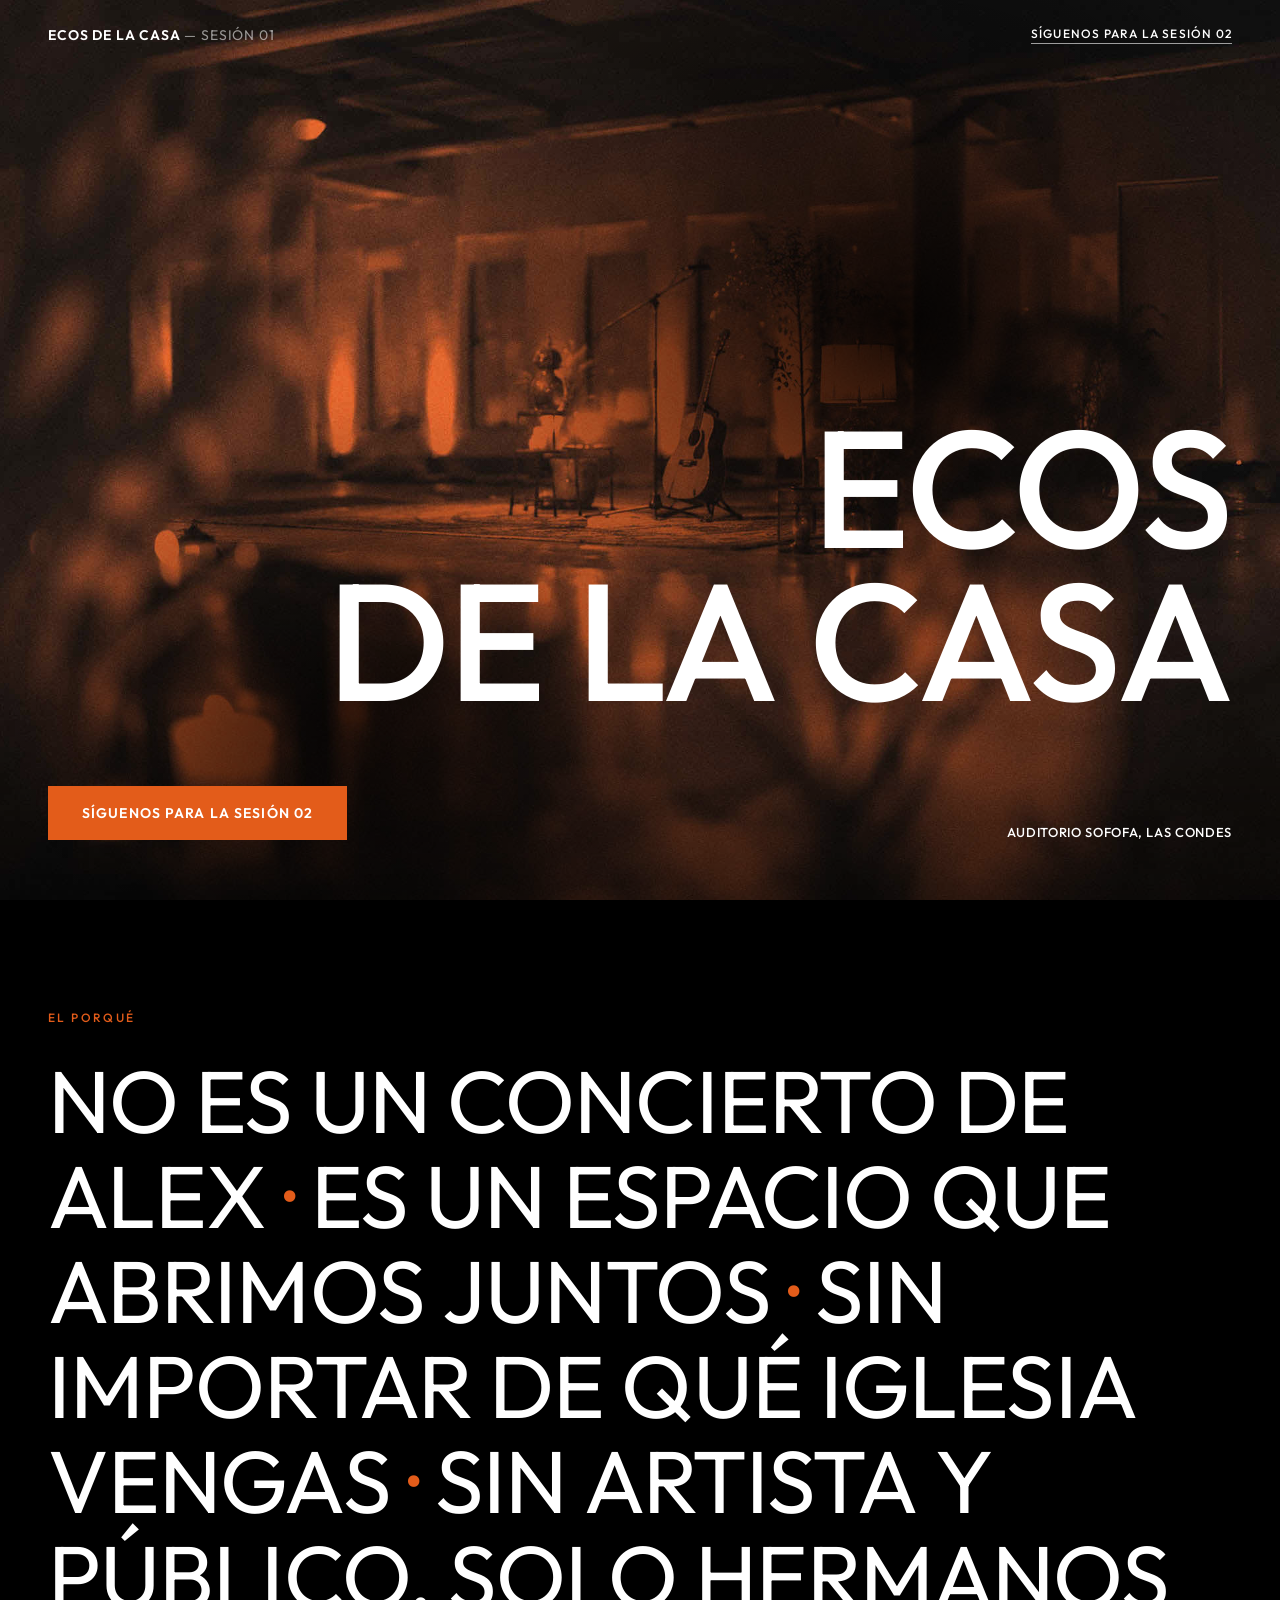
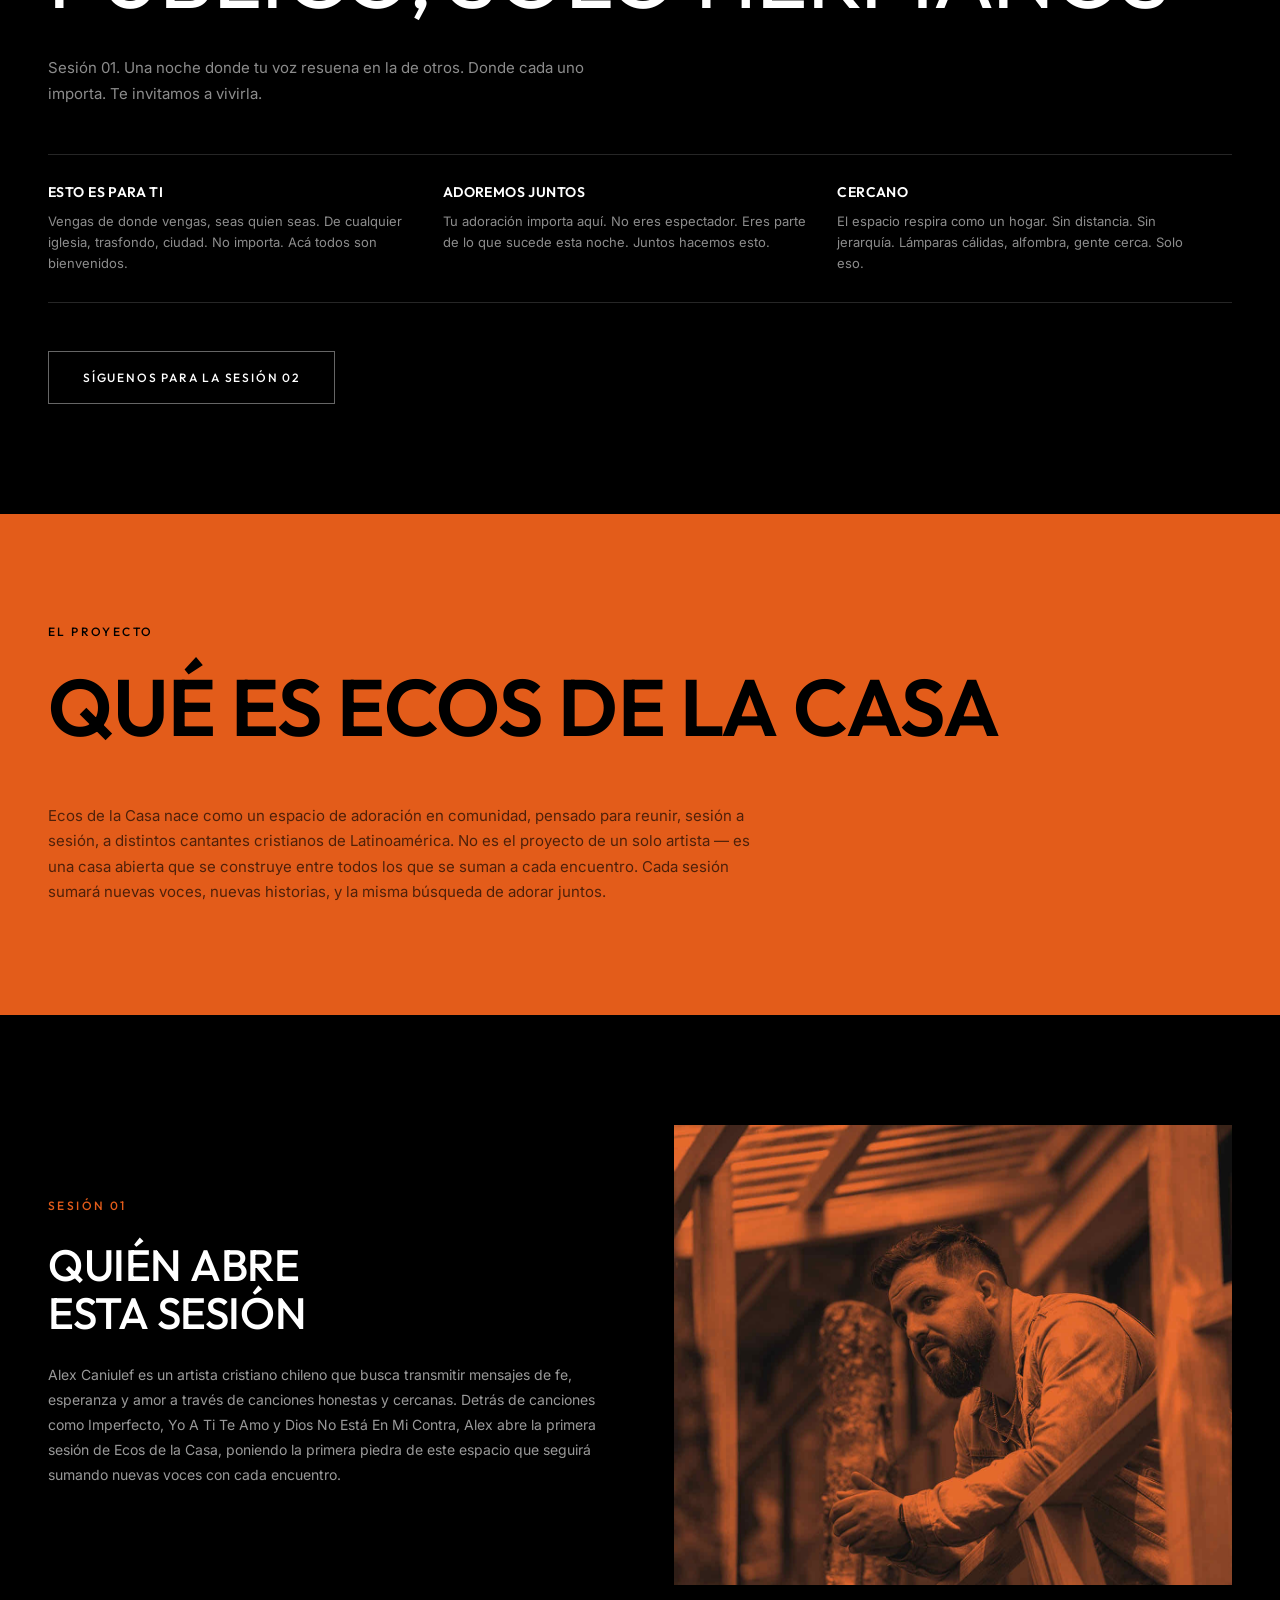
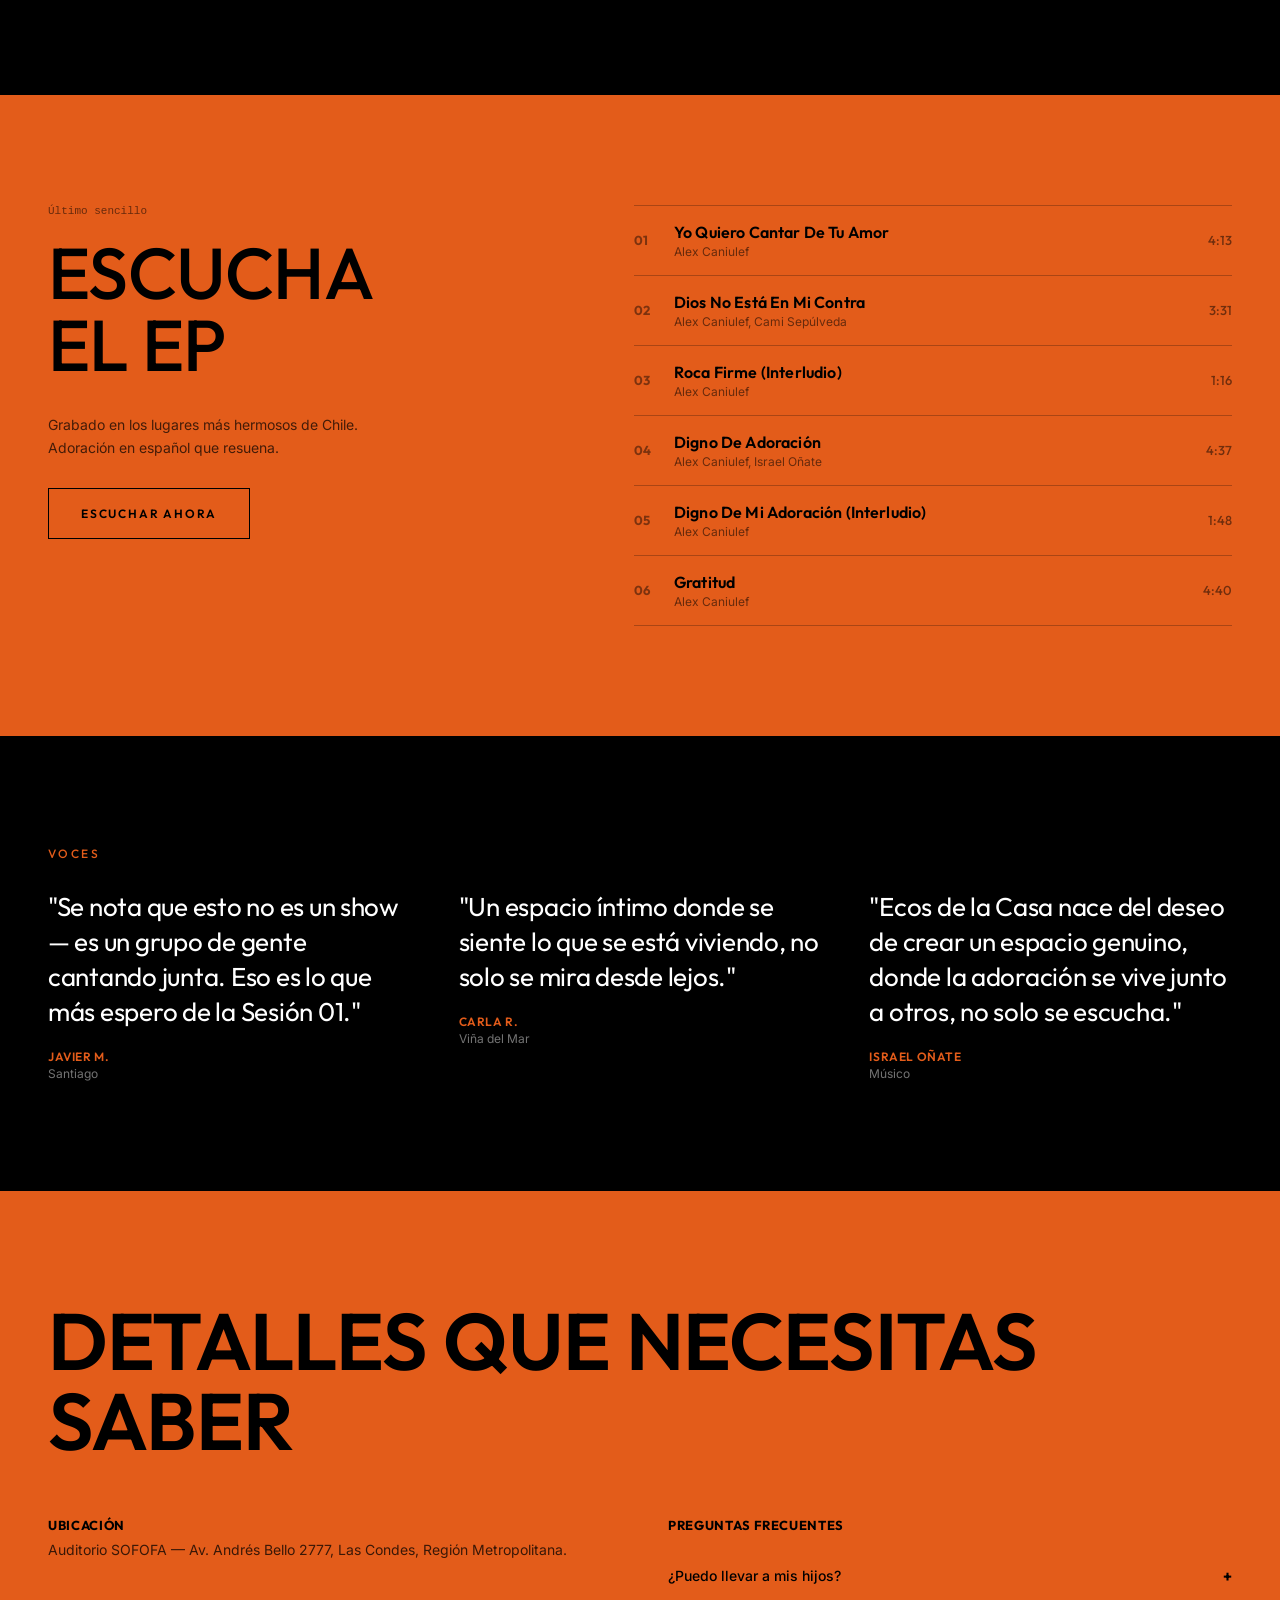
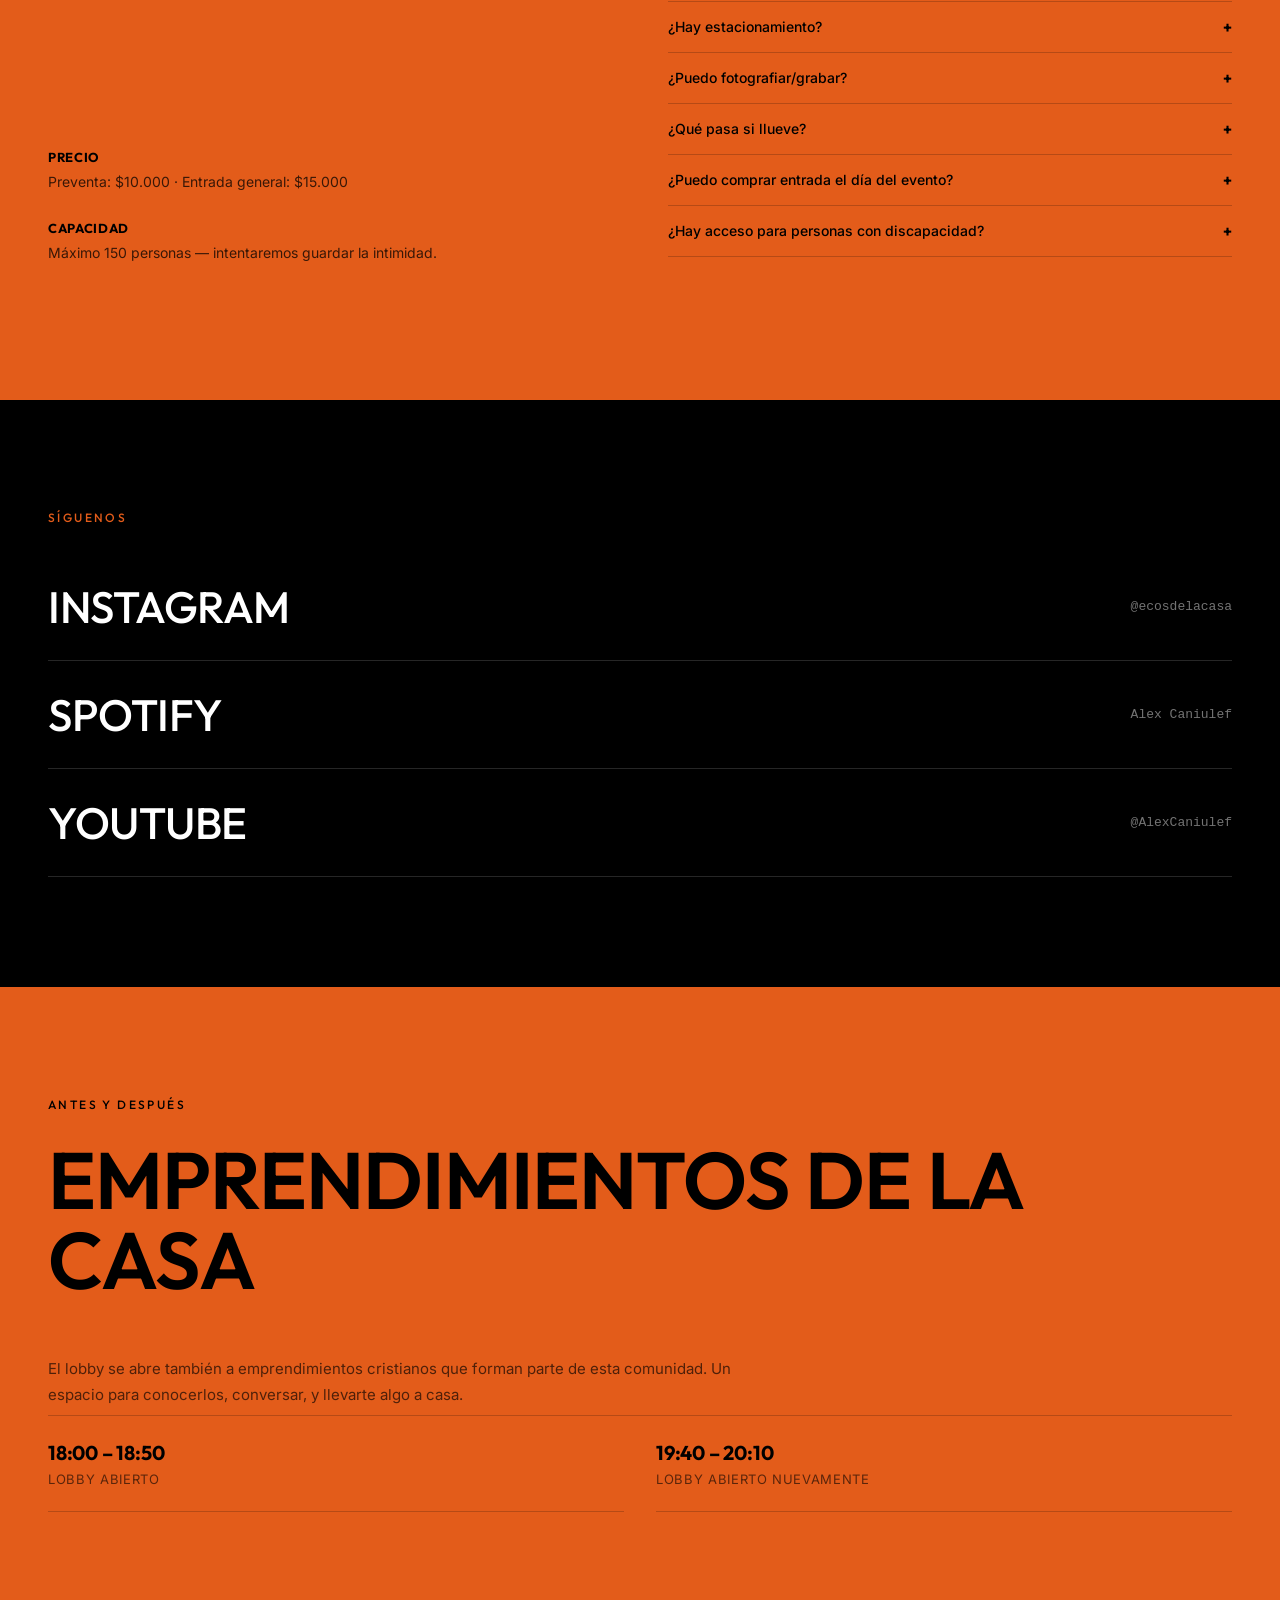
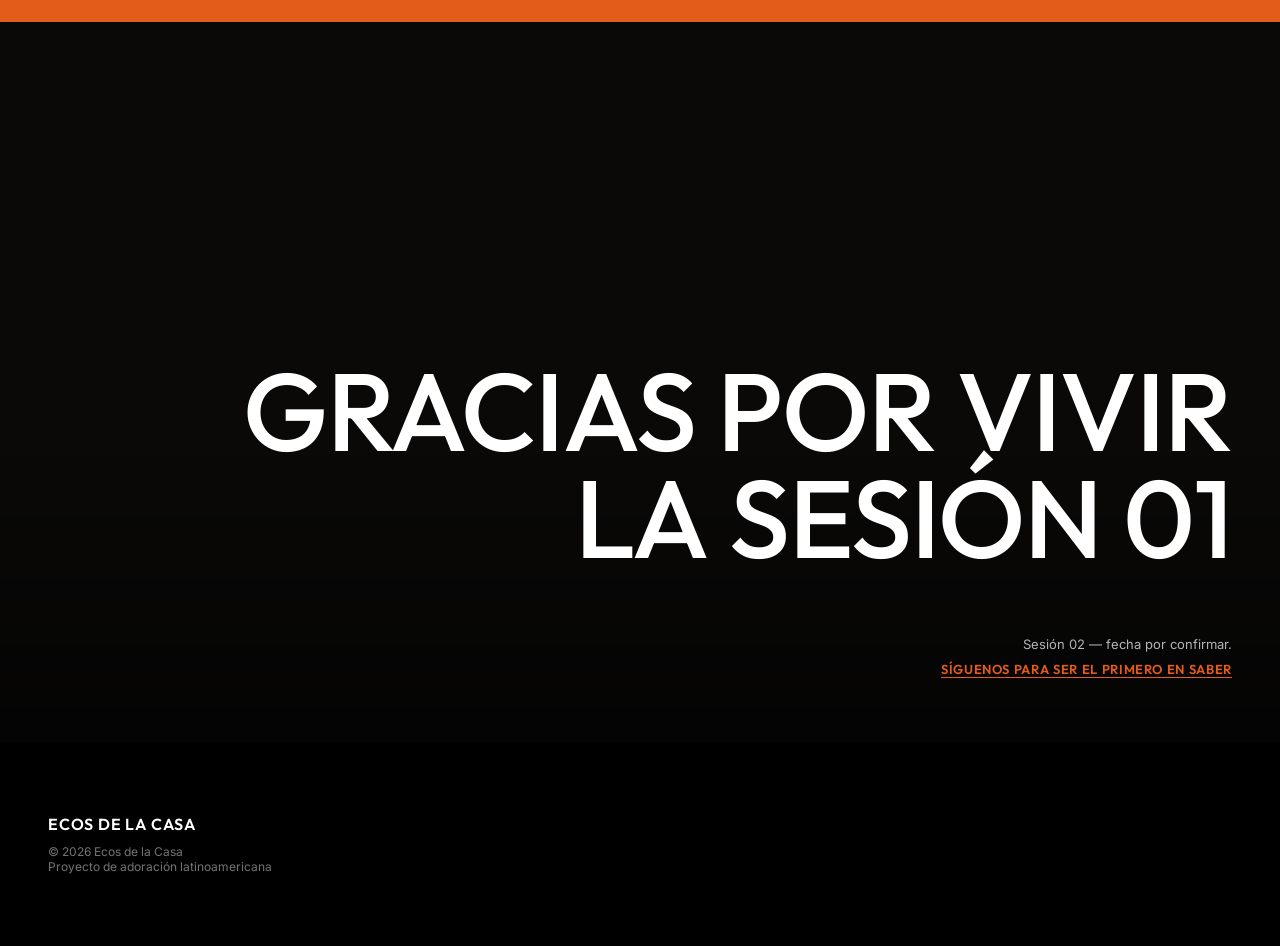
==== commit f5d25798: "Post-evento: quitar fecha pasada, teaser Sesión 02, fotos reales en recap La Sesión 01 ya ocurrió (2" ====
--- a/index.html
+++ b/index.html
@@ -4,7 +4,7 @@
 <meta charset="UTF-8">
 <meta name="viewport" content="width=device-width, initial-scale=1.0">
 <title>Ecos de la Casa — Sesión 01</title>
-<meta name="description" content="Ecos de la Casa · Sesión 01. Sáb 29 Ago 2026, Auditorio SOFOFA, Las Condes. Un espacio de adoración en comunidad, abierto a distintas voces cristianas de Latinoamérica.">
+<meta name="description" content="Ecos de la Casa · Sesión 01. Un espacio de adoración en comunidad, abierto a distintas voces cristianas de Latinoamérica.">
 <link rel="icon" type="image/png" href="assets/favicon-edlc.png">
 
 <link rel="preconnect" href="https://fonts.googleapis.com">
@@ -22,15 +22,15 @@
 
     <div class="hero__topbar">
       <div class="hero__brand">Ecos de la Casa <span>— Sesión 01</span></div>
-      <a class="link-underline" href="https://www.passline.com/eventos/ecos-de-la-casa-alex-caniulef" target="_blank" rel="noopener">Comprar entrada</a>
+      <a class="link-underline" href="https://www.instagram.com/ecosdelacasa/" target="_blank" rel="noopener">Síguenos para la Sesión 02</a>
     </div>
 
     <div class="hero__content">
       <h1 class="hero__title split-words">Ecos<br>de la Casa</h1>
 
       <div class="hero__footer">
-        <a class="btn btn--vivid" href="https://www.passline.com/eventos/ecos-de-la-casa-alex-caniulef" target="_blank" rel="noopener">Compra tu entrada</a>
-        <div class="hero__datetime">Sáb 29 Ago · 18:00 hrs<br>Auditorio SOFOFA, Las Condes</div>
+        <a class="btn btn--vivid" href="https://www.instagram.com/ecosdelacasa/" target="_blank" rel="noopener">Síguenos para la Sesión 02</a>
+        <div class="hero__datetime">Auditorio SOFOFA, Las Condes</div>
       </div>
     </div>
   </section>
@@ -61,7 +61,7 @@
       </div>
     </div>
 
-    <a class="btn btn--outline" href="https://www.passline.com/eventos/ecos-de-la-casa-alex-caniulef" target="_blank" rel="noopener">Compra tu entrada</a>
+    <a class="btn btn--outline" href="https://www.instagram.com/ecosdelacasa/" target="_blank" rel="noopener">Síguenos para la Sesión 02</a>
   </section>
 
   <!-- QUÉ ES ECOS DE LA CASA -->
@@ -183,10 +183,6 @@
     <div class="details-layout">
       <div class="details-list">
         <div class="detail stagger-item">
-          <div class="detail__label">Fecha &amp; Hora</div>
-          <p class="detail__text">Sábado, 29 de Agosto de 2026 · 18:00 hrs</p>
-        </div>
-        <div class="detail stagger-item">
           <div class="detail__label">Ubicación</div>
           <p class="detail__text">Auditorio SOFOFA — Av. Andrés Bello 2777, Las Condes, Región Metropolitana.</p>
           <iframe class="map" src="https://www.google.com/maps/embed?pb=!1m18!1m12!1m3!1d133629.40922815647!2d-70.75708940273437!3d-33.4146932!2m3!1f0!2f0!3f0!3m2!1i1024!2i768!4f13.1!3m3!1m2!1s0x9662cf423034f287%3A0xc1c472a051f865e2!2sSOFOFA!5e1!3m2!1ses!2scl!4v1783828518219!5m2!1ses!2scl" width="100%" height="150" style="border:0;" allowfullscreen loading="lazy" referrerpolicy="strict-origin-when-cross-origin" title="Mapa Auditorio SOFOFA"></iframe>
@@ -298,13 +294,13 @@
     <div class="cta__shade"></div>
 
     <div class="cta__content">
-      <h2 class="cta__title split-words">Te invitamos a<br>la Sesión 01</h2>
+      <h2 class="cta__title split-words">Gracias por vivir<br>la Sesión 01</h2>
     </div>
 
     <div class="cta__footer">
       <div class="tickets stagger-item">
-        <div class="tickets__bar"><div class="tickets__fill" id="ticketsFill"></div></div>
-        <div class="tickets__label" id="ticketsLabel"></div>
+        <p class="cta__teaser-text">Sesión 02 — fecha por confirmar.</p>
+        <a class="link-vivid" href="https://www.instagram.com/ecosdelacasa/" target="_blank" rel="noopener">Síguenos para ser el primero en saber</a>
       </div>
     </div>
   </section>
@@ -318,7 +314,7 @@
     </div>
   </footer>
 
-  <a class="floating-cta" id="floatingCta" href="https://www.passline.com/eventos/ecos-de-la-casa-alex-caniulef" target="_blank" rel="noopener">Comprar entrada</a>
+  <a class="floating-cta" id="floatingCta" href="https://www.instagram.com/ecosdelacasa/" target="_blank" rel="noopener">Sesión 02: entérate primero</a>
 
   <script src="js/script.js"></script>
   <script src="js/animations.js"></script>
--- a/css/style.css
+++ b/css/style.css
@@ -237,6 +237,23 @@
 }
 .lede--wide { max-width: 720px; margin-bottom: 0; }
 
+.intro-gallery {
+  display: grid;
+  grid-template-columns: repeat(2, 1fr);
+  gap: 12px;
+  margin-top: 40px;
+  max-width: 720px;
+}
+.intro-gallery img {
+  width: 100%;
+  aspect-ratio: 4 / 3;
+  object-fit: cover;
+  display: block;
+}
+@media (max-width: 600px) {
+  .intro-gallery { gap: 8px; }
+}
+
 .concept-grid {
   display: flex;
   flex-wrap: wrap;
@@ -586,29 +603,10 @@
 
 .tickets { text-align: right; }
 
-.tickets__bar {
-  max-width: 220px;
-  margin-left: auto;
-  margin-bottom: 8px;
-  height: 2px;
-  background: rgba(255, 255, 255, 0.3);
-  overflow: hidden;
-}
-
-.tickets__fill {
-  height: 100%;
-  width: 0%;
-  background: #fff;
-  transition: width 1.2s ease-out;
-}
-
-.tickets__label {
-  font-family: var(--font-display);
-  font-weight: 600;
-  font-size: 12px;
-  letter-spacing: 0.05em;
-  color: #fff;
-  text-transform: uppercase;
+.cta__teaser-text {
+  font-size: 13px;
+  color: rgba(255, 255, 255, 0.7);
+  margin-bottom: 6px;
 }
 
 /* ===== Footer ===== */
@@ -845,8 +843,11 @@
   inset: 0;
   z-index: 200;
   display: flex;
+  flex-direction: column;
   align-items: center;
   justify-content: center;
+  gap: 24px;
+  padding: 24px;
   background: rgba(6, 4, 2, 0.92);
   backdrop-filter: blur(16px);
   -webkit-backdrop-filter: blur(16px);
@@ -873,23 +874,20 @@
 .lightbox__figure img {
   display: block;
   width: 100%;
-  max-height: 78vh;
+  max-height: 62vh;
   object-fit: contain;
   border-radius: 12px;
   box-shadow: 0 0 0 1px rgba(255, 255, 255, 0.08), 0 40px 100px rgba(0, 0, 0, 0.6);
 }
 
-.lightbox__meta {
-  margin-top: 18px;
-  text-align: center;
-  font-size: 13px;
-  color: rgba(255, 255, 255, 0.6);
-}
-.lightbox__dot { color: var(--vivid); }
-
-.lightbox__close,
-.lightbox__arrow {
+.lightbox .card-stack__controls { max-width: 420px; }
+
+.lightbox__close {
   position: absolute;
+  top: 24px;
+  right: 24px;
+  width: 44px;
+  height: 44px;
   border-radius: 50%;
   border: 1px solid rgba(255, 255, 255, 0.3);
   background: rgba(0, 0, 0, 0.4);
@@ -898,30 +896,11 @@
   cursor: pointer;
   transition: background 0.2s ease, border-color 0.2s ease, transform 0.2s ease;
 }
-
-.lightbox__close {
-  top: 24px;
-  right: 24px;
-  width: 44px;
-  height: 44px;
-}
 .lightbox__close:hover {
   background: var(--vivid);
   border-color: var(--vivid);
   transform: rotate(90deg);
 }
-
-.lightbox__arrow {
-  top: 50%;
-  transform: translateY(-50%);
-  width: 50px;
-  height: 50px;
-}
-.lightbox__arrow--prev { left: clamp(12px, 4vw, 48px); }
-.lightbox__arrow--next { right: clamp(12px, 4vw, 48px); }
-.lightbox__arrow:hover { background: var(--vivid); border-color: var(--vivid); }
-.lightbox__arrow:disabled { opacity: 0.25; cursor: default; }
-.lightbox__arrow:disabled:hover { background: rgba(0, 0, 0, 0.4); border-color: rgba(255, 255, 255, 0.3); }
 
 /* ===== Mobile ===== */
 @media (max-width: 600px) {
@@ -943,17 +922,15 @@
     padding: 13px 20px;
     font-size: 12px;
   }
-  .lightbox__arrow {
-    width: 40px;
-    height: 40px;
-    font-size: 14px;
-  }
-  .lightbox__arrow--prev { left: 8px; }
-  .lightbox__arrow--next { right: 8px; }
   .lightbox__close {
     top: 12px;
     right: 12px;
     width: 38px;
     height: 38px;
   }
-}
+  .lightbox .card-stack__arrow {
+    width: 40px;
+    height: 40px;
+    font-size: 14px;
+  }
+}
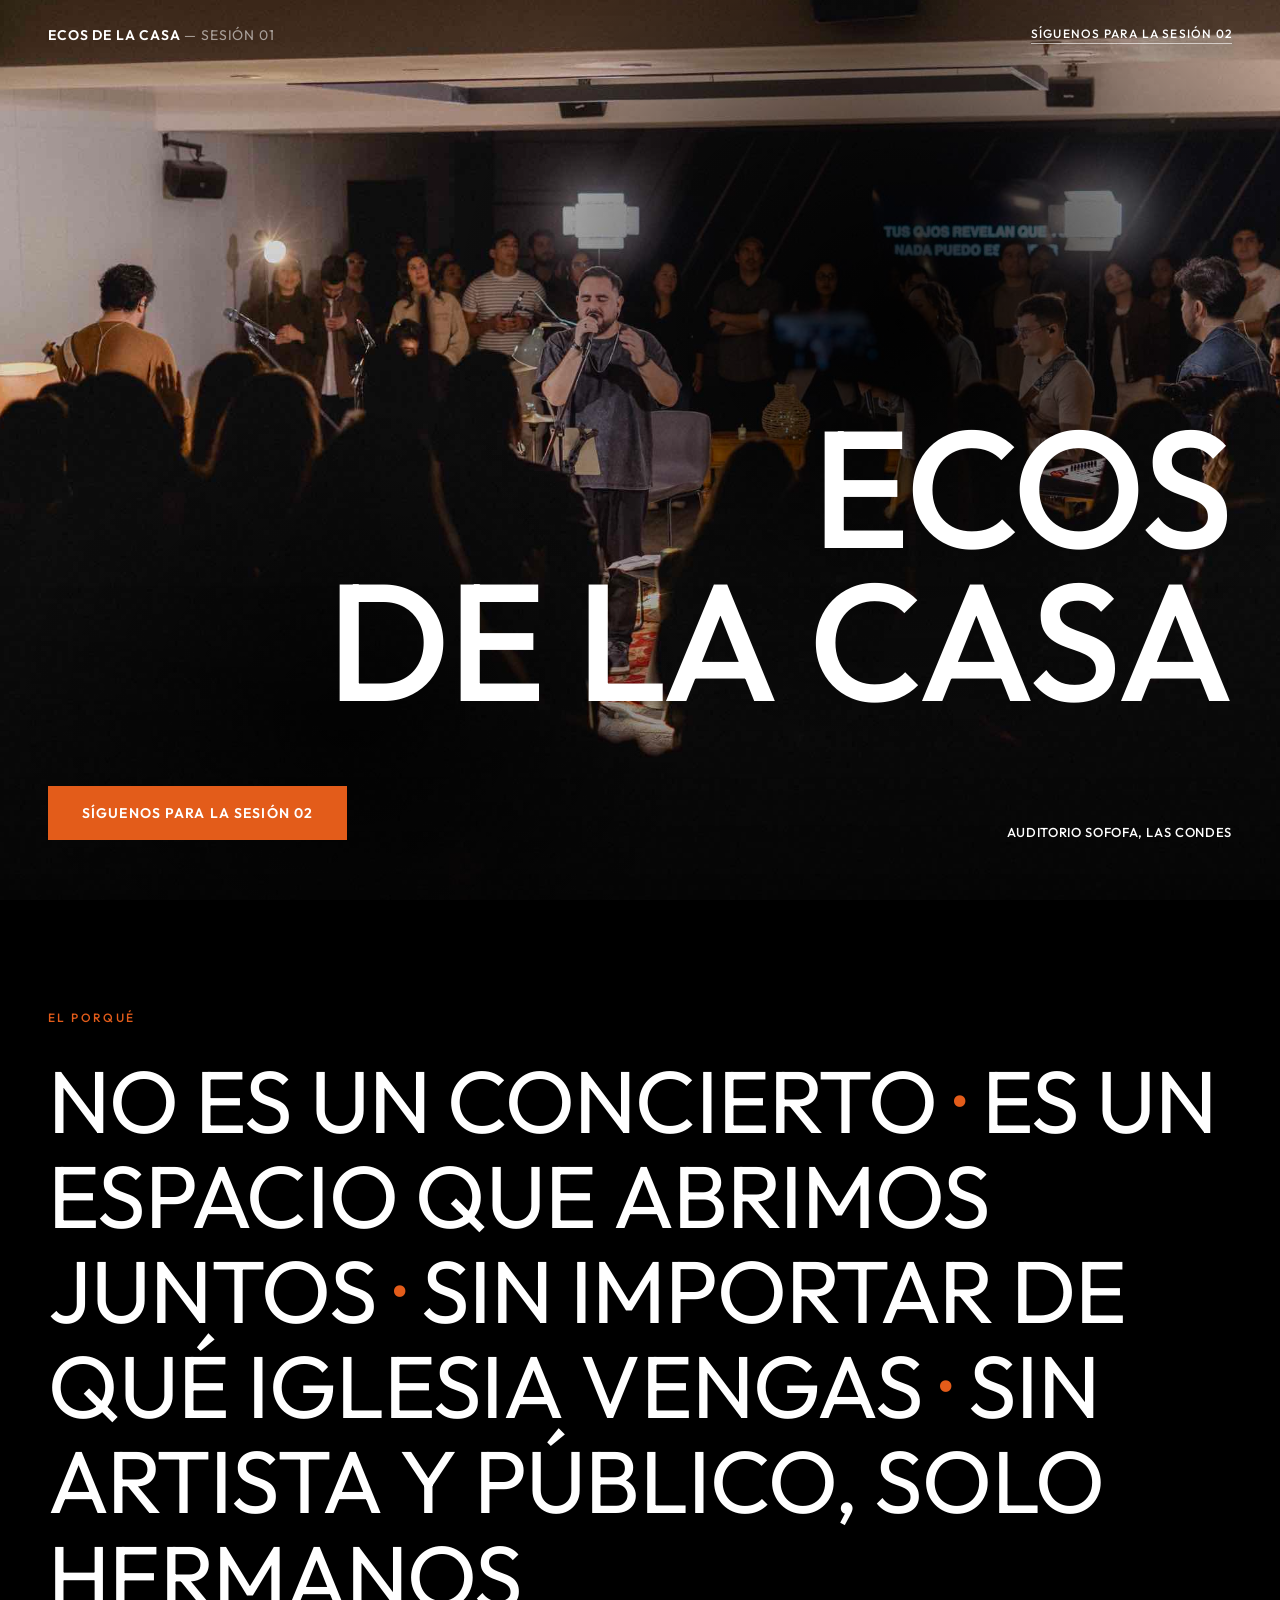
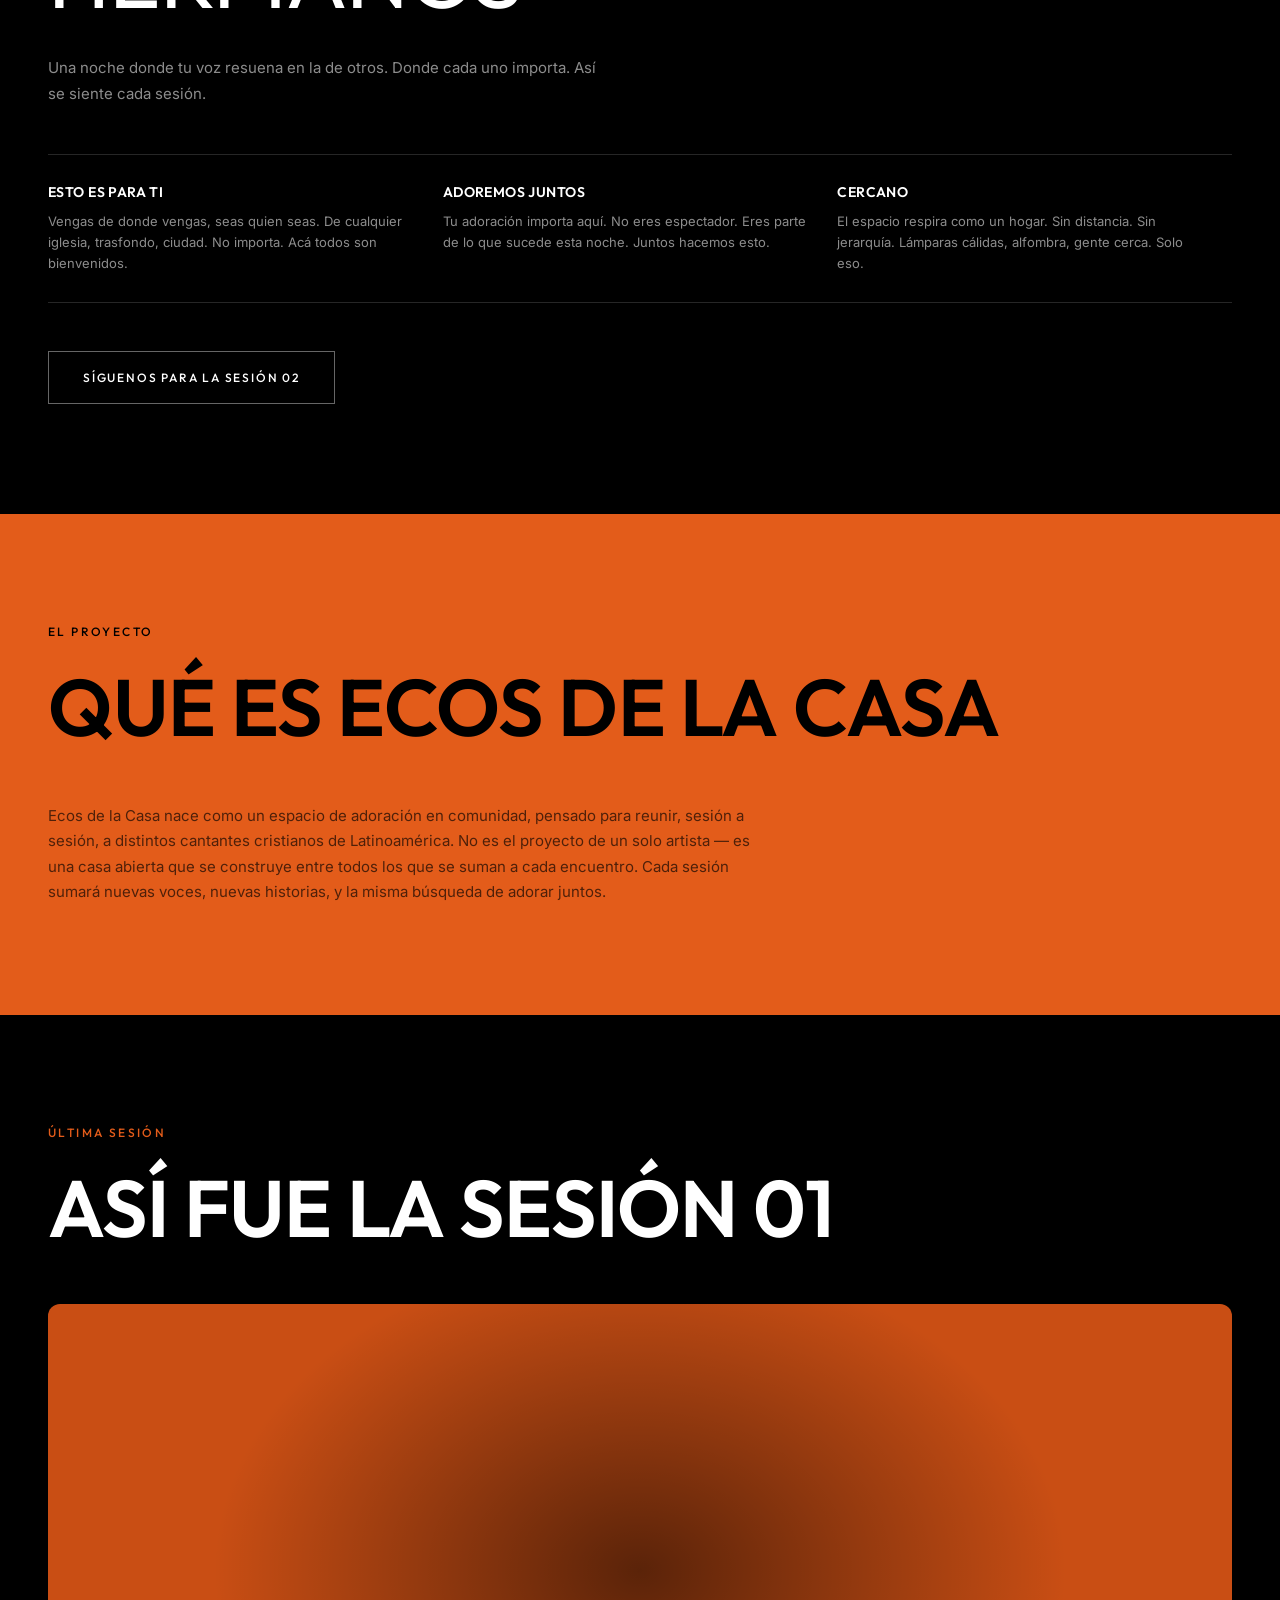
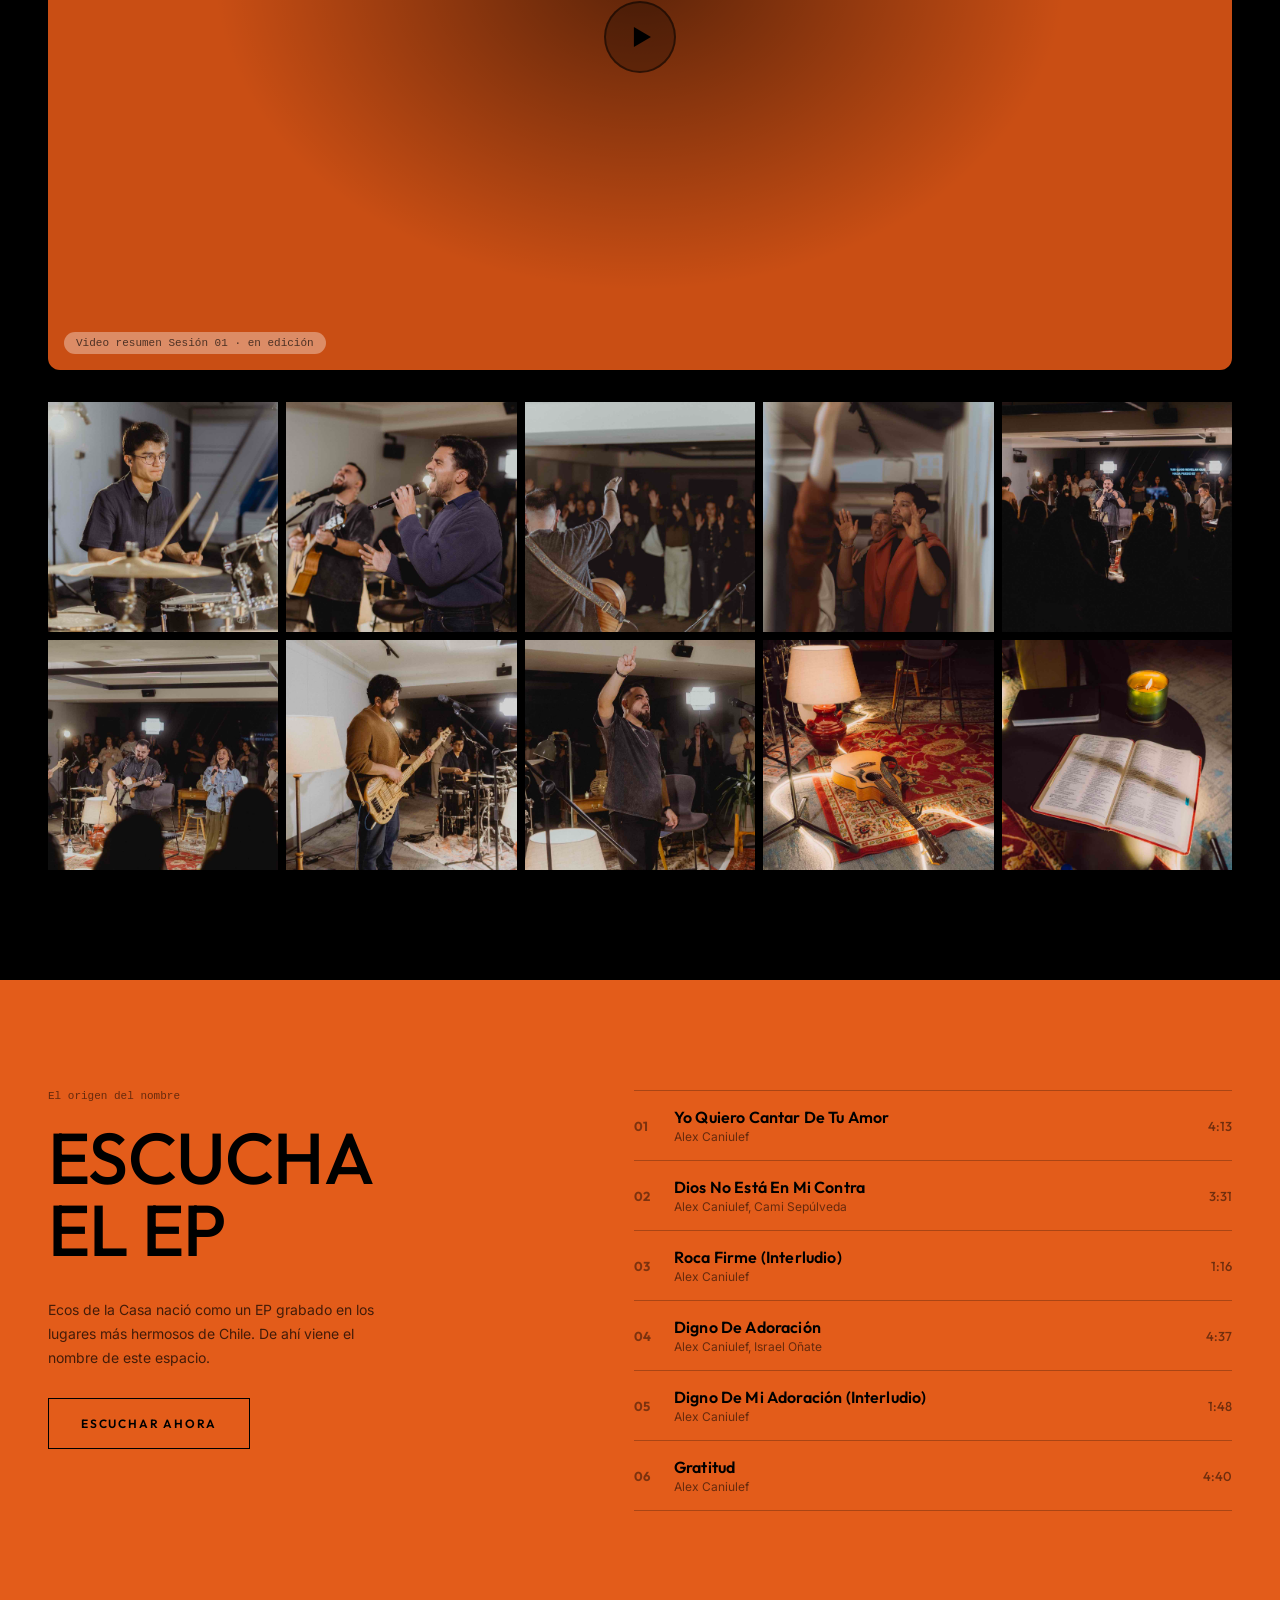
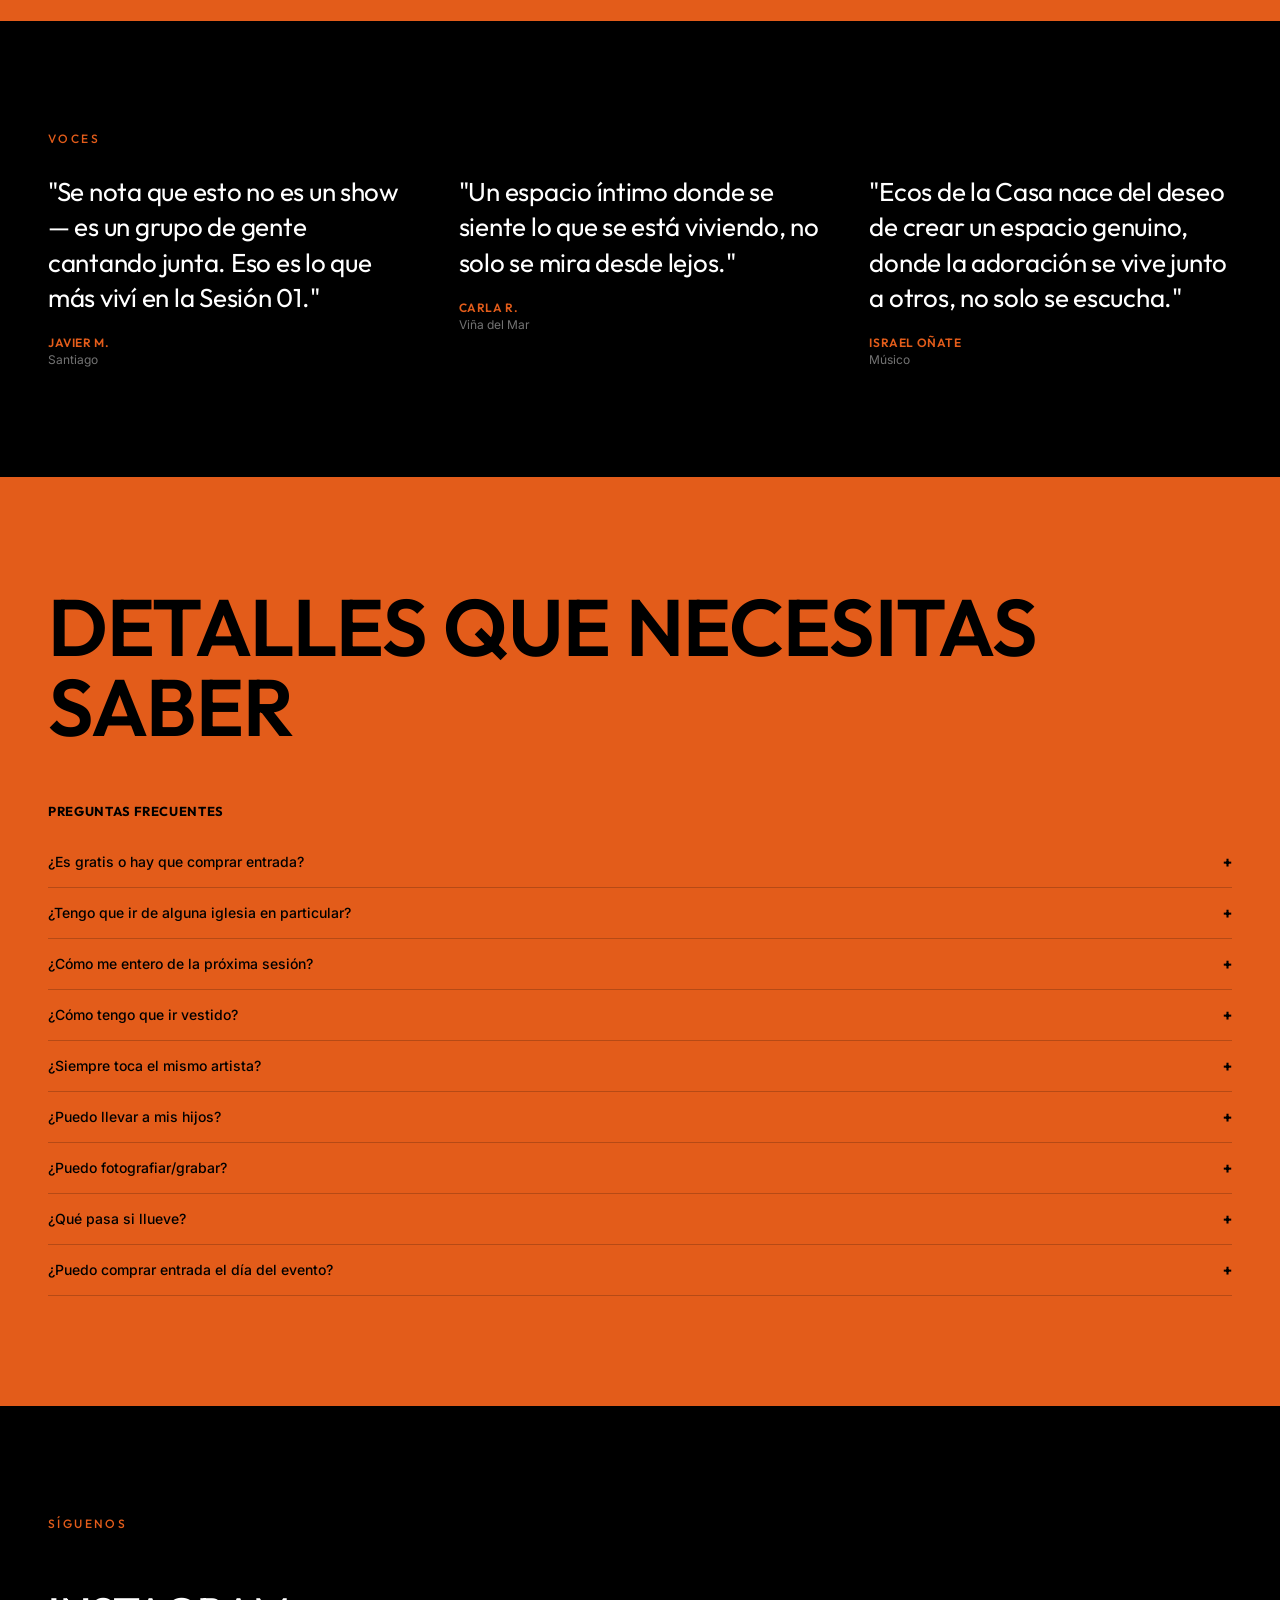
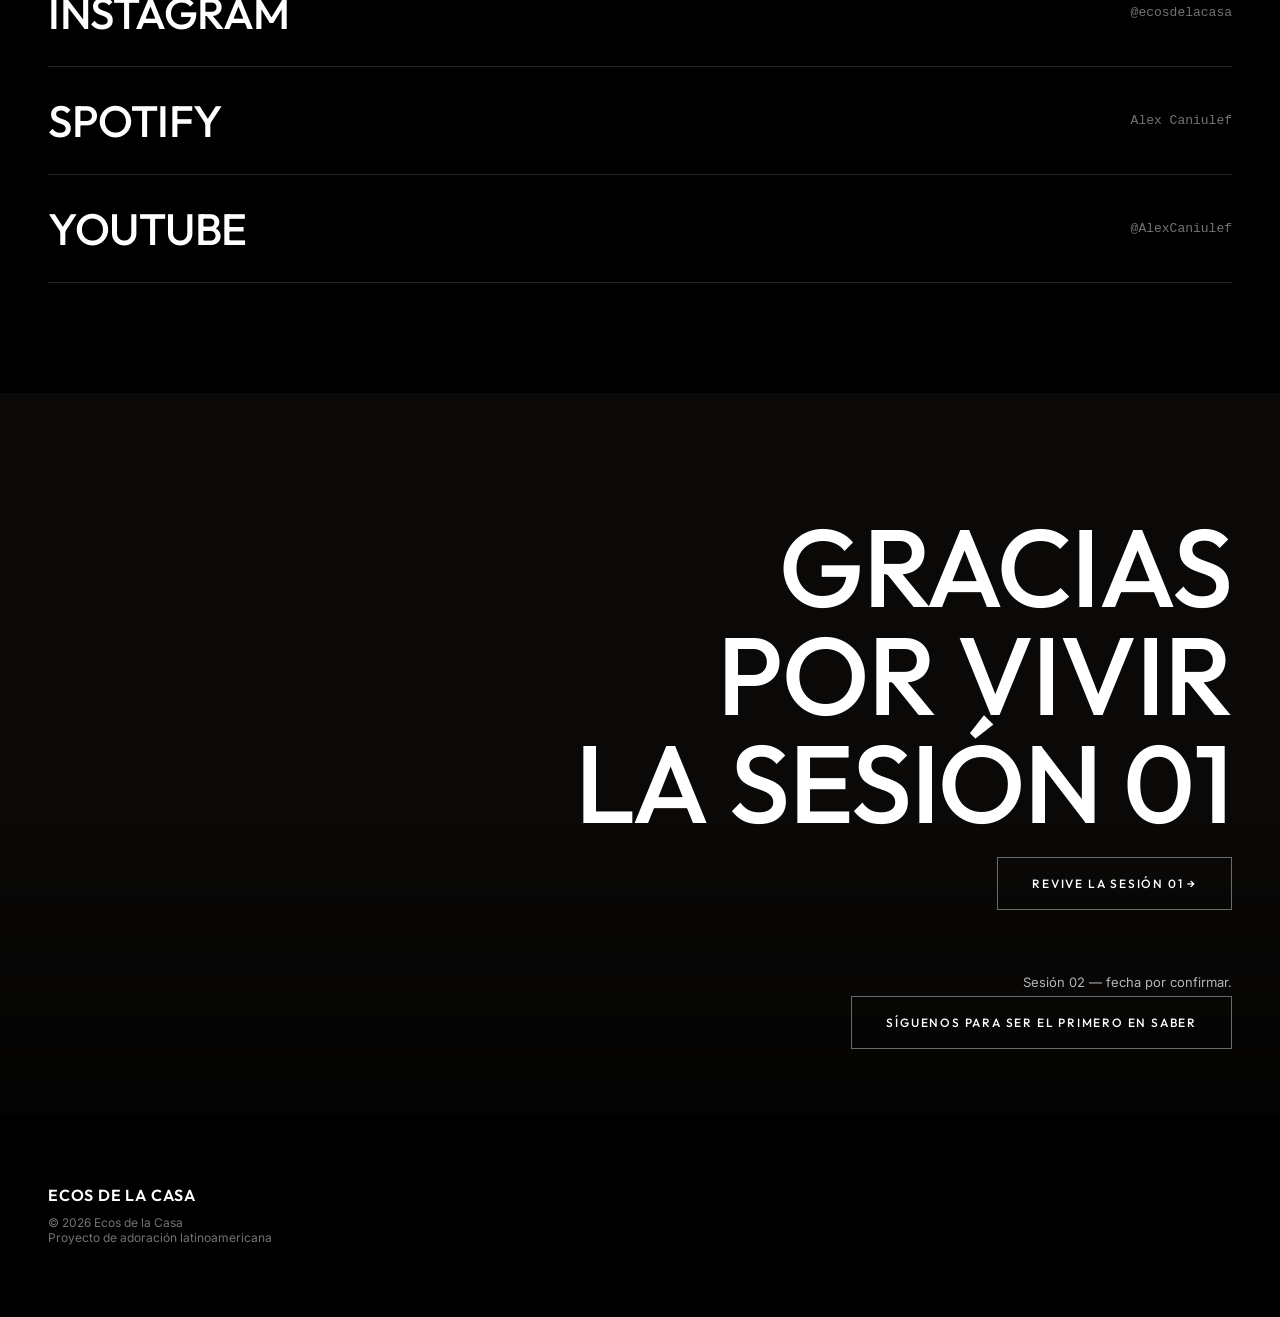
==== commit 3c3a7ad1: "Reestructurar sitio tras reunión con Alex: quitar enfoque en un solo artista - Reformular copy para " ====
--- a/index.html
+++ b/index.html
@@ -11,13 +11,19 @@
 <link rel="preconnect" href="https://fonts.gstatic.com" crossorigin>
 <link href="https://fonts.googleapis.com/css2?family=Outfit:wght@400;500;600;700&family=Inter:wght@400;500;600&display=swap" rel="stylesheet">
 
-<link rel="stylesheet" href="css/style.css">
+<link rel="stylesheet" href="css/style.css?v=1788551749">
 </head>
 <body>
 
   <!-- HERO -->
   <section class="hero" id="hero">
-    <div class="hero__bg" data-parallax="hero"></div>
+    <div class="hero__bg" data-parallax="hero">
+      <div class="hero__bg-slide is-active" style="background-image: url('assets/hero/hero-01.jpg')"></div>
+      <div class="hero__bg-slide" style="background-image: url('assets/hero/hero-02.jpg')"></div>
+      <div class="hero__bg-slide" style="background-image: url('assets/hero/hero-03.jpg')"></div>
+      <div class="hero__bg-slide" style="background-image: url('assets/hero/hero-04.jpg')"></div>
+      <div class="hero__bg-gradient"></div>
+    </div>
     <div class="hero__shade"></div>
 
     <div class="hero__topbar">
@@ -39,12 +45,12 @@
   <section class="section section--dark reveal" id="porque">
     <div class="eyebrow eyebrow--vivid">El porqué</div>
     <h2 class="statement split-words">
-      No es un concierto de Alex <span class="dot">·</span>
+      No es un concierto <span class="dot">·</span>
       es un espacio que abrimos juntos <span class="dot">·</span>
       sin importar de qué iglesia vengas <span class="dot">·</span>
       sin artista y público, solo hermanos
     </h2>
-    <p class="lede stagger-item">Sesión 01. Una noche donde tu voz resuena en la de otros. Donde cada uno importa. Te invitamos a vivirla.</p>
+    <p class="lede stagger-item">Una noche donde tu voz resuena en la de otros. Donde cada uno importa. Así se siente cada sesión.</p>
 
     <div class="concept-grid">
       <div class="concept stagger-item">
@@ -71,27 +77,26 @@
     <p class="lede lede--wide stagger-item">Ecos de la Casa nace como un espacio de adoración en comunidad, pensado para reunir, sesión a sesión, a distintos cantantes cristianos de Latinoamérica. No es el proyecto de un solo artista — es una casa abierta que se construye entre todos los que se suman a cada encuentro. Cada sesión sumará nuevas voces, nuevas historias, y la misma búsqueda de adorar juntos.</p>
   </section>
 
-  <!-- QUIÉN ABRE ESTA SESIÓN -->
-  <section class="section section--dark reveal" id="anfitrion">
-    <div class="artist-layout">
-      <div class="artist-copy">
-        <div class="eyebrow eyebrow--vivid">Sesión 01</div>
-        <h2 class="section-title section-title--sm split-words">Quién abre<br>esta sesión</h2>
-        <p class="artist-bio stagger-item">Alex Caniulef es un artista cristiano chileno que busca transmitir mensajes de fe, esperanza y amor a través de canciones honestas y cercanas. Detrás de canciones como Imperfecto, Yo A Ti Te Amo y Dios No Está En Mi Contra, Alex abre la primera sesión de Ecos de la Casa, poniendo la primera piedra de este espacio que seguirá sumando nuevas voces con cada encuentro.</p>
-      </div>
-      <div class="artist-visual stagger-item">
-        <img class="artist-visual__photo" src="assets/foto-alex-vertical.jpg" alt="Alex Caniulef">
-      </div>
-    </div>
+  <!-- ÚLTIMA SESIÓN — este bloque se actualiza con cada nueva sesión -->
+  <section class="section section--dark reveal" id="ultima-sesion">
+    <div class="eyebrow eyebrow--vivid">Última sesión</div>
+    <h2 class="section-title section-title--tight split-words">Así fue la Sesión 01</h2>
+
+    <div class="video-placeholder stagger-item">
+      <div class="video-placeholder__play">▶</div>
+      <div class="video-placeholder__tag">Video resumen Sesión 01 · en edición</div>
+    </div>
+
+    <div class="session-gallery stagger-item" id="sessionGallery"></div>
   </section>
 
   <!-- ESCUCHA EL EP -->
   <section class="section section--vivid reveal" id="ep">
     <div class="ep-layout">
       <div class="ep-intro">
-        <div class="mono-tag">Último sencillo</div>
+        <div class="mono-tag">El origen del nombre</div>
         <h2 class="section-title split-words">Escucha<br>el EP</h2>
-        <p class="ep-desc stagger-item">Grabado en los lugares más hermosos de Chile. Adoración en español que resuena.</p>
+        <p class="ep-desc stagger-item">Ecos de la Casa nació como un EP grabado en los lugares más hermosos de Chile. De ahí viene el nombre de este espacio.</p>
         <a class="btn btn--line-dark" href="https://open.spotify.com/intl-es/artist/5ZXn7vFAzmZ1ANS4mYHydl?si=EZutUpRTTTGnhy1St7zfTw" target="_blank" rel="noopener">Escuchar ahora</a>
       </div>
 
@@ -153,7 +158,7 @@
     <div class="eyebrow eyebrow--vivid">Voces</div>
     <div class="testimonial-grid">
       <blockquote class="testimonial stagger-item">
-        <p class="testimonial__quote">"Se nota que esto no es un show — es un grupo de gente cantando junta. Eso es lo que más espero de la Sesión 01."</p>
+        <p class="testimonial__quote">"Se nota que esto no es un show — es un grupo de gente cantando junta. Eso es lo que más viví en la Sesión 01."</p>
         <footer>
           <div class="testimonial__name">Javier M.</div>
           <div class="testimonial__context">Santiago</div>
@@ -181,27 +186,51 @@
     <h2 class="section-title section-title--tight split-words">Detalles que necesitas saber</h2>
 
     <div class="details-layout">
-      <div class="details-list">
-        <div class="detail stagger-item">
-          <div class="detail__label">Ubicación</div>
-          <p class="detail__text">Auditorio SOFOFA — Av. Andrés Bello 2777, Las Condes, Región Metropolitana.</p>
-          <iframe class="map" src="https://www.google.com/maps/embed?pb=!1m18!1m12!1m3!1d133629.40922815647!2d-70.75708940273437!3d-33.4146932!2m3!1f0!2f0!3f0!3m2!1i1024!2i768!4f13.1!3m3!1m2!1s0x9662cf423034f287%3A0xc1c472a051f865e2!2sSOFOFA!5e1!3m2!1ses!2scl!4v1783828518219!5m2!1ses!2scl" width="100%" height="150" style="border:0;" allowfullscreen loading="lazy" referrerpolicy="strict-origin-when-cross-origin" title="Mapa Auditorio SOFOFA"></iframe>
-        </div>
-        <div class="detail stagger-item">
-          <div class="detail__label">Precio</div>
-          <p class="detail__text">Preventa: $10.000 · Entrada general: $15.000</p>
-        </div>
-        <div class="detail stagger-item">
-          <div class="detail__label">Capacidad</div>
-          <p class="detail__text">Máximo 150 personas — intentaremos guardar la intimidad.</p>
-        </div>
-      </div>
-
       <div class="faq stagger-item">
         <div class="detail__label">Preguntas frecuentes</div>
 
         <div class="faq-item">
           <button class="faq-item__question" aria-expanded="false">
+            <span>¿Es gratis o hay que comprar entrada?</span>
+            <span class="faq-item__mark">+</span>
+          </button>
+          <p class="faq-item__answer">Varía según la sesión. Te avisamos siempre por Instagram cuando esté disponible.</p>
+        </div>
+
+        <div class="faq-item">
+          <button class="faq-item__question" aria-expanded="false">
+            <span>¿Tengo que ir de alguna iglesia en particular?</span>
+            <span class="faq-item__mark">+</span>
+          </button>
+          <p class="faq-item__answer">No, es abierto a cualquier iglesia o trasfondo. Solo necesitas ganas de adorar junto a otros.</p>
+        </div>
+
+        <div class="faq-item">
+          <button class="faq-item__question" aria-expanded="false">
+            <span>¿Cómo me entero de la próxima sesión?</span>
+            <span class="faq-item__mark">+</span>
+          </button>
+          <p class="faq-item__answer">Síguenos en Instagram @ecosdelacasa, ahí anunciamos fecha y todos los detalles.</p>
+        </div>
+
+        <div class="faq-item">
+          <button class="faq-item__question" aria-expanded="false">
+            <span>¿Cómo tengo que ir vestido?</span>
+            <span class="faq-item__mark">+</span>
+          </button>
+          <p class="faq-item__answer">Como estés. El ambiente es relajado y cercano, como estar en una casa.</p>
+        </div>
+
+        <div class="faq-item">
+          <button class="faq-item__question" aria-expanded="false">
+            <span>¿Siempre toca el mismo artista?</span>
+            <span class="faq-item__mark">+</span>
+          </button>
+          <p class="faq-item__answer">No, cada sesión trae una voz distinta — el espacio va sumando artistas.</p>
+        </div>
+
+        <div class="faq-item">
+          <button class="faq-item__question" aria-expanded="false">
             <span>¿Puedo llevar a mis hijos?</span>
             <span class="faq-item__mark">+</span>
           </button>
@@ -210,14 +239,6 @@
 
         <div class="faq-item">
           <button class="faq-item__question" aria-expanded="false">
-            <span>¿Hay estacionamiento?</span>
-            <span class="faq-item__mark">+</span>
-          </button>
-          <p class="faq-item__answer">No, el lugar no cuenta con estacionamiento propio. Te recomendamos buscar opciones cercanas al Auditorio SOFOFA.</p>
-        </div>
-
-        <div class="faq-item">
-          <button class="faq-item__question" aria-expanded="false">
             <span>¿Puedo fotografiar/grabar?</span>
             <span class="faq-item__mark">+</span>
           </button>
@@ -237,15 +258,7 @@
             <span>¿Puedo comprar entrada el día del evento?</span>
             <span class="faq-item__mark">+</span>
           </button>
-          <p class="faq-item__answer">Preferentemente no. Compramos con antelación para cupo garantizado.</p>
-        </div>
-
-        <div class="faq-item">
-          <button class="faq-item__question" aria-expanded="false">
-            <span>¿Hay acceso para personas con discapacidad?</span>
-            <span class="faq-item__mark">+</span>
-          </button>
-          <p class="faq-item__answer">Sí, SOFOFA es accesible (ascensor y acceso sin escalones).</p>
+          <p class="faq-item__answer">Sí, pero dependerá de la disponibilidad de cupos ese día. Te recomendamos comprar con antelación para asegurar tu lugar.</p>
         </div>
       </div>
     </div>
@@ -270,37 +283,20 @@
     </div>
   </section>
 
-  <!-- EMPRENDIMIENTOS -->
-  <section class="section section--vivid reveal" id="emprendimientos">
-    <div class="eyebrow eyebrow--vivid">Antes y después</div>
-    <h2 class="section-title section-title--tight split-words">Emprendimientos de la Casa</h2>
-    <p class="lede lede--wide stagger-item">El lobby se abre también a emprendimientos cristianos que forman parte de esta comunidad. Un espacio para conocerlos, conversar, y llevarte algo a casa.</p>
-
-    <div class="schedule-list">
-      <div class="schedule-item stagger-item">
-        <span class="schedule-item__time">18:00 – 18:50</span>
-        <span class="schedule-item__label">Lobby abierto</span>
-      </div>
-      <div class="schedule-item stagger-item">
-        <span class="schedule-item__time">19:40 – 20:10</span>
-        <span class="schedule-item__label">Lobby abierto nuevamente</span>
-      </div>
-    </div>
-  </section>
-
   <!-- CTA FINAL -->
   <section class="cta reveal" id="cta">
     <div class="cta__bg" data-parallax="cta"></div>
     <div class="cta__shade"></div>
 
     <div class="cta__content">
-      <h2 class="cta__title split-words">Gracias por vivir<br>la Sesión 01</h2>
+      <h2 class="cta__title split-words">Gracias<br>por vivir<br>la Sesión 01</h2>
+      <a class="btn btn--outline cta__recap-link" href="#ultima-sesion">Revive la Sesión 01 →</a>
     </div>
 
     <div class="cta__footer">
       <div class="tickets stagger-item">
         <p class="cta__teaser-text">Sesión 02 — fecha por confirmar.</p>
-        <a class="link-vivid" href="https://www.instagram.com/ecosdelacasa/" target="_blank" rel="noopener">Síguenos para ser el primero en saber</a>
+        <a class="btn btn--outline cta__follow-link" href="https://www.instagram.com/ecosdelacasa/" target="_blank" rel="noopener">Síguenos para ser el primero en saber</a>
       </div>
     </div>
   </section>
@@ -316,7 +312,22 @@
 
   <a class="floating-cta" id="floatingCta" href="https://www.instagram.com/ecosdelacasa/" target="_blank" rel="noopener">Sesión 02: entérate primero</a>
 
-  <script src="js/script.js"></script>
-  <script src="js/animations.js"></script>
+  <!-- LIGHTBOX GALERÍA ÚLTIMA SESIÓN -->
+  <div class="lightbox" id="sessionLightbox">
+    <button class="lightbox__close" id="sessionLightboxClose" aria-label="Cerrar">✕</button>
+    <figure class="lightbox__figure">
+      <img id="sessionLightboxImg" src="" alt="">
+    </figure>
+    <div class="card-stack__controls">
+      <button class="card-stack__arrow" id="sessionLightboxPrev" aria-label="Foto anterior">←</button>
+      <div class="card-stack__meta">
+        <span class="card-stack__counter" id="sessionLightboxCounter"></span>
+      </div>
+      <button class="card-stack__arrow" id="sessionLightboxNext" aria-label="Foto siguiente">→</button>
+    </div>
+  </div>
+
+  <script src="js/script.js?v=1788551749"></script>
+  <script src="js/animations.js?v=1788546222"></script>
 </body>
 </html>
--- a/css/style.css
+++ b/css/style.css
@@ -140,15 +140,27 @@
 .hero__bg {
   position: absolute;
   inset: -80px;
+  background-color: var(--vivid);
+  will-change: transform;
+}
+
+.hero__bg-slide {
+  position: absolute;
+  inset: 0;
+  background-size: cover;
+  background-position: center;
+  background-repeat: no-repeat;
+  opacity: 0;
+  transition: opacity 1.6s ease;
+}
+.hero__bg-slide.is-active { opacity: 1; }
+
+.hero__bg-gradient {
+  position: absolute;
+  inset: 0;
   background-image:
     radial-gradient(ellipse 55% 70% at 68% 38%, rgba(0, 0, 0, 0.9), transparent 58%),
-    radial-gradient(ellipse 40% 50% at 30% 75%, rgba(0, 0, 0, 0.7), transparent 60%),
-    url('../assets/hero-ecos-de-la-casa.jpg');
-  background-size: auto, auto, cover;
-  background-position: center, center, center;
-  background-repeat: no-repeat, no-repeat, no-repeat;
-  background-color: var(--vivid);
-  will-change: transform;
+    radial-gradient(ellipse 40% 50% at 30% 75%, rgba(0, 0, 0, 0.7), transparent 60%);
 }
 
 .hero__shade {
@@ -236,6 +248,23 @@
   margin-bottom: 48px;
 }
 .lede--wide { max-width: 720px; margin-bottom: 0; }
+
+.session-gallery {
+  display: grid;
+  grid-template-columns: repeat(5, 1fr);
+  gap: 8px;
+  margin-top: 32px;
+  cursor: pointer;
+}
+.session-gallery img {
+  width: 100%;
+  aspect-ratio: 1 / 1;
+  object-fit: cover;
+  display: block;
+}
+@media (max-width: 700px) {
+  .session-gallery { grid-template-columns: repeat(3, 1fr); }
+}
 
 .intro-gallery {
   display: grid;
@@ -578,6 +607,7 @@
   position: relative;
   z-index: 1;
   padding: 0 var(--pad-section);
+  text-align: right;
 }
 
 .cta__title {
@@ -588,6 +618,15 @@
   letter-spacing: -0.01em;
   text-transform: uppercase;
   text-align: right;
+}
+
+.cta__recap-link {
+  display: inline-block;
+  margin-top: 20px;
+}
+
+.cta__follow-link {
+  margin-top: 0;
 }
 
 .cta__footer {
@@ -933,4 +972,7 @@
     height: 40px;
     font-size: 14px;
   }
-}
+  .footer {
+    padding-bottom: 96px;
+  }
+}
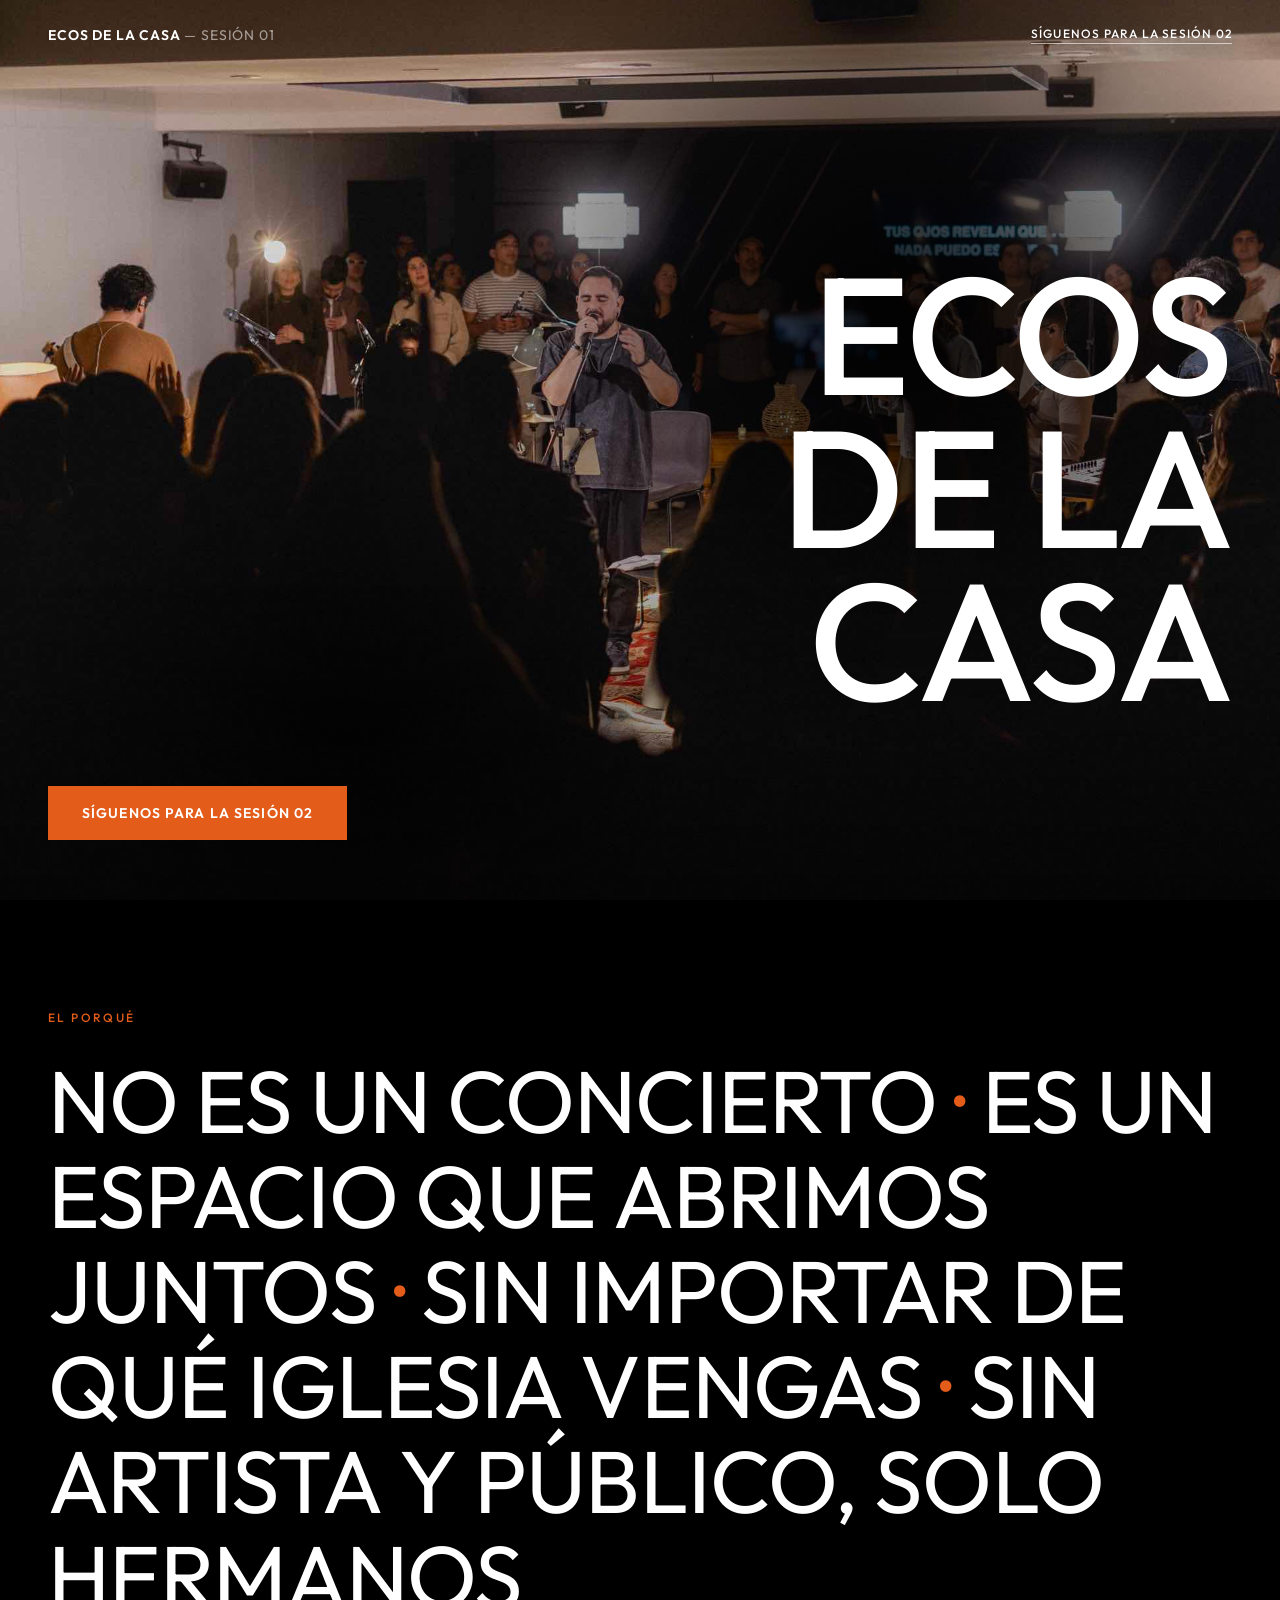
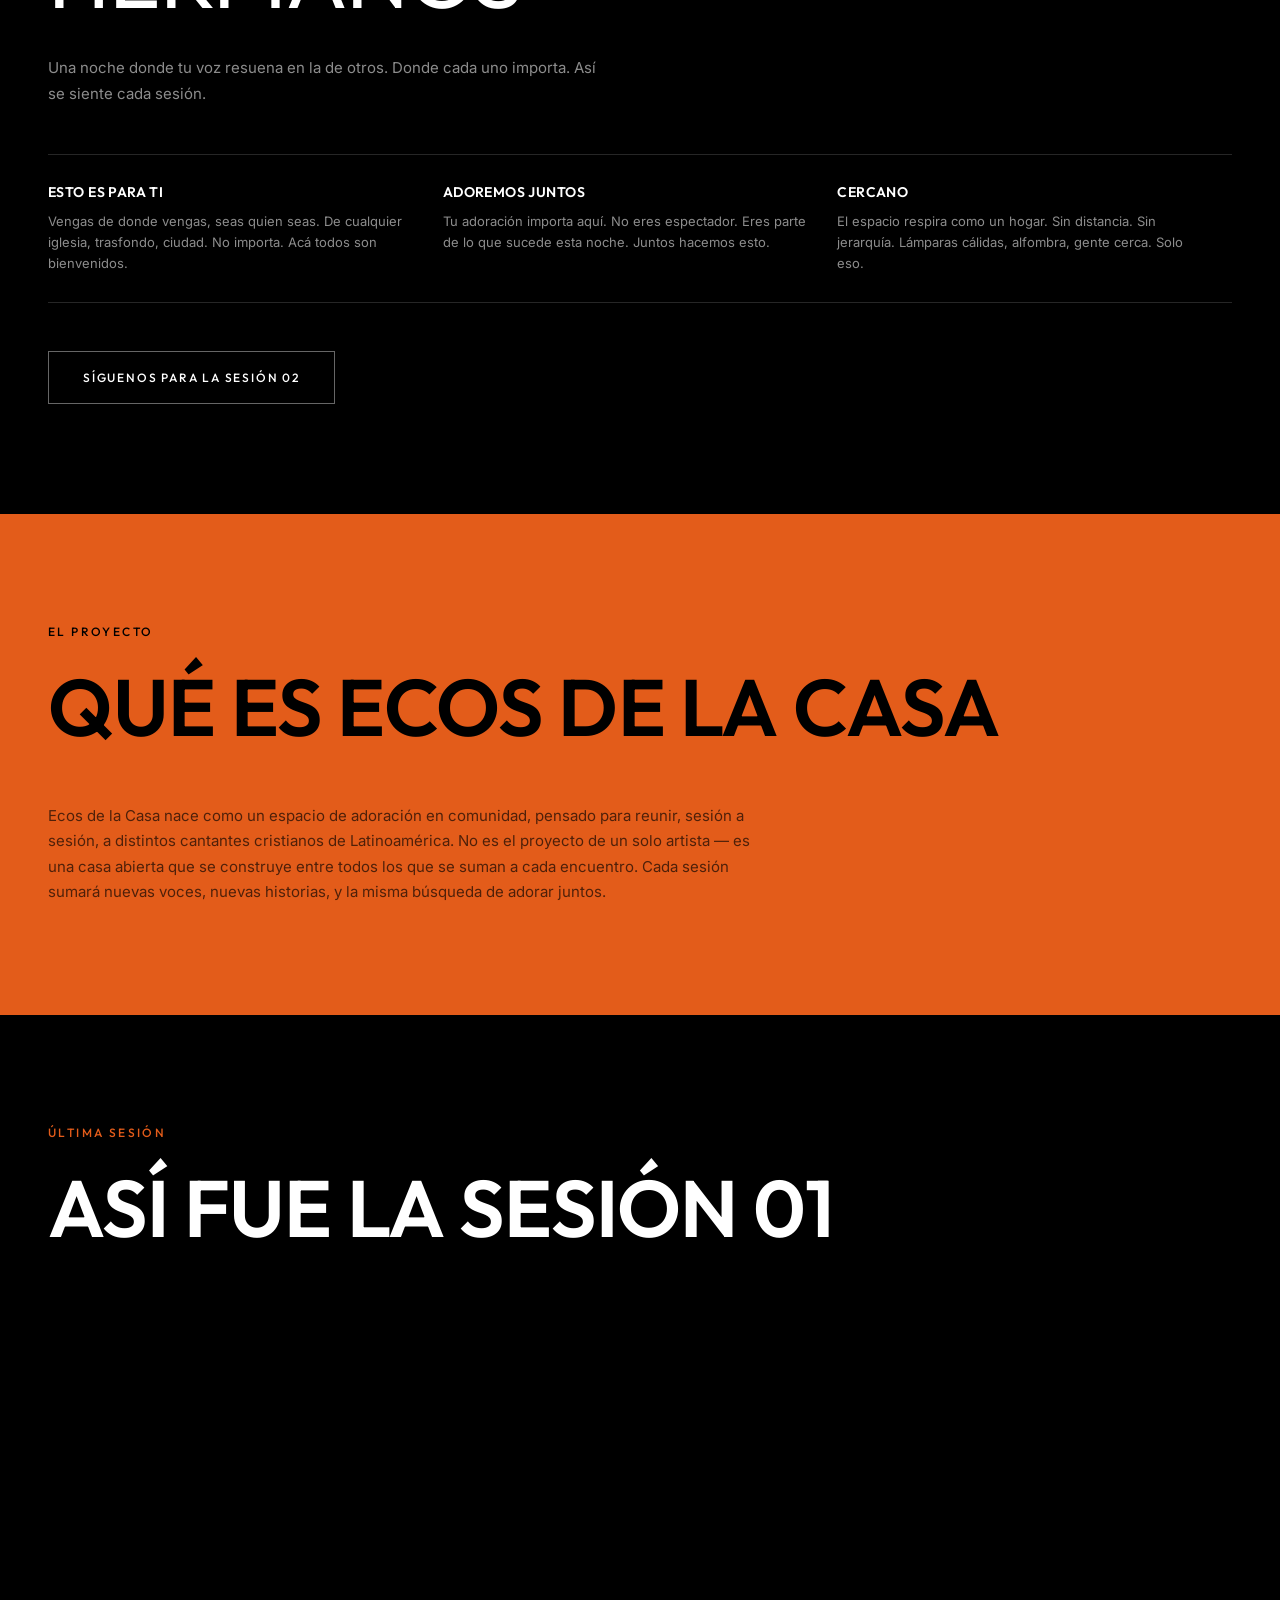
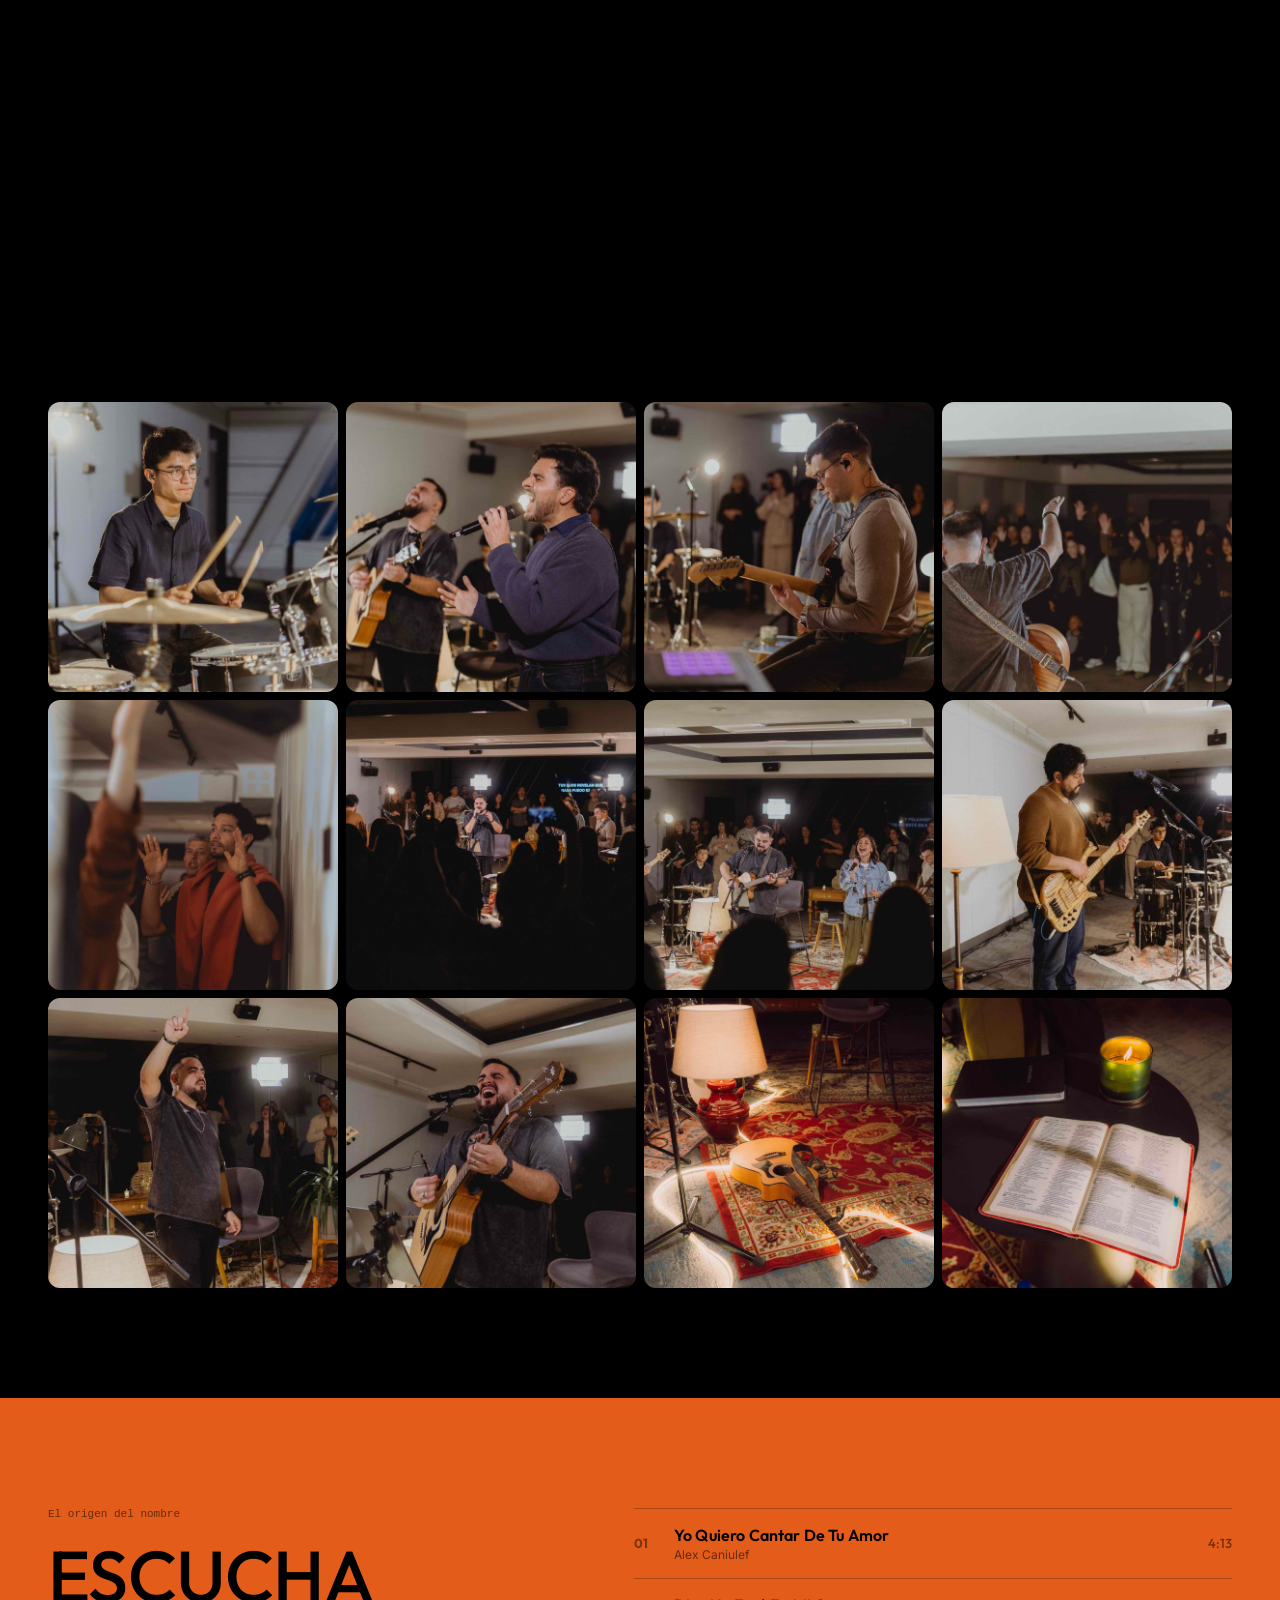
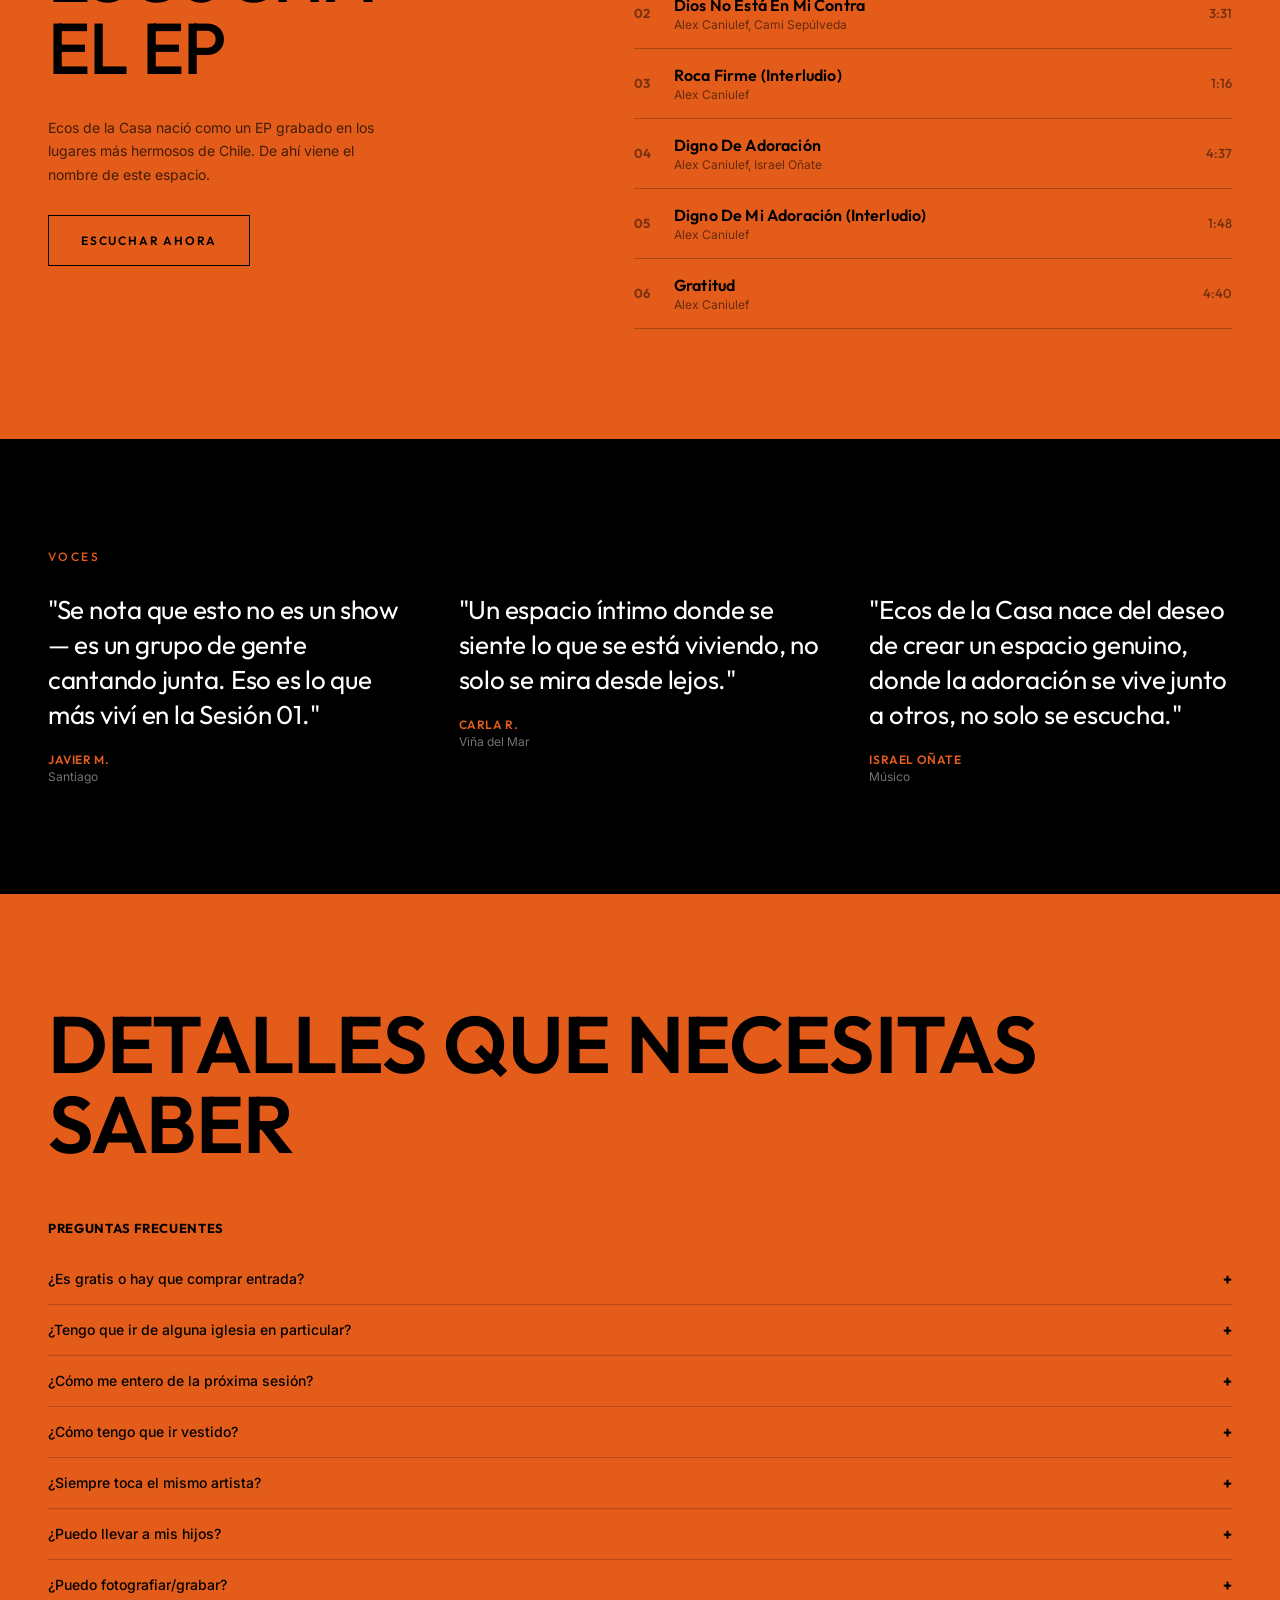
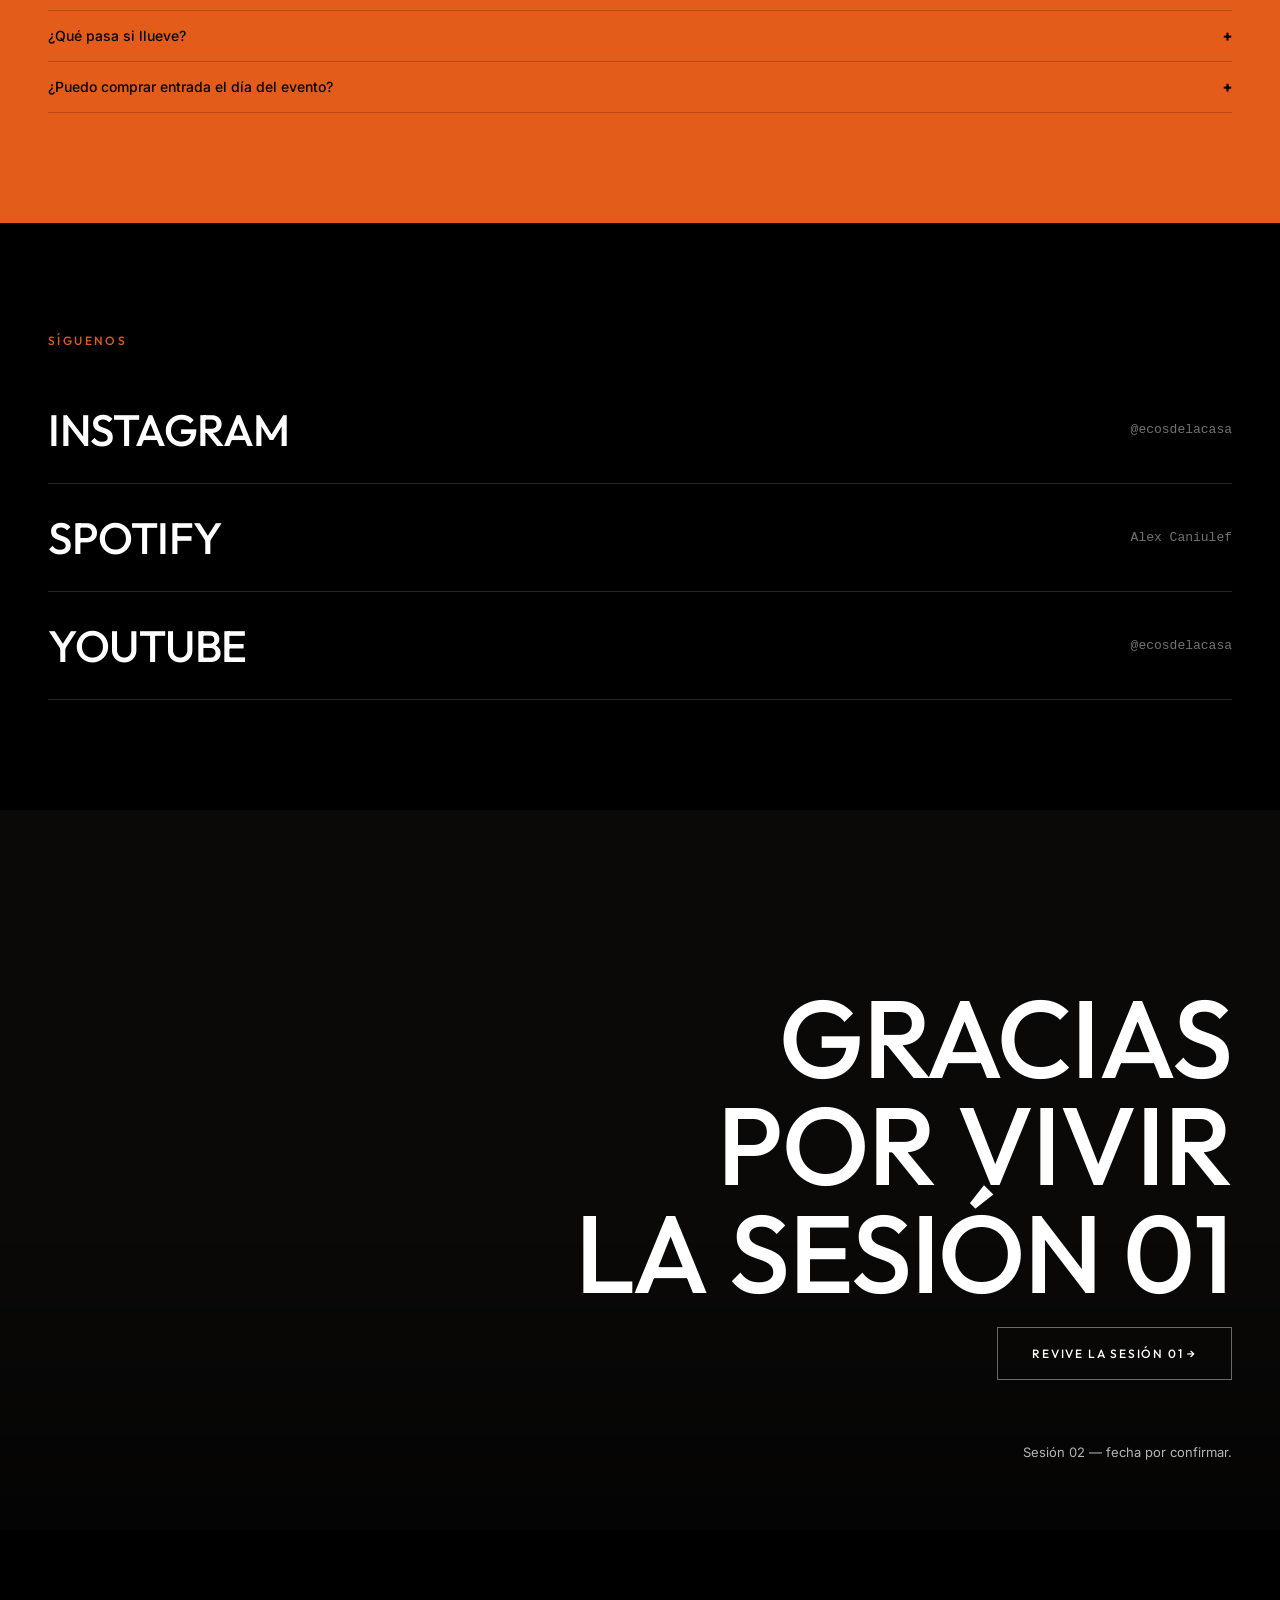
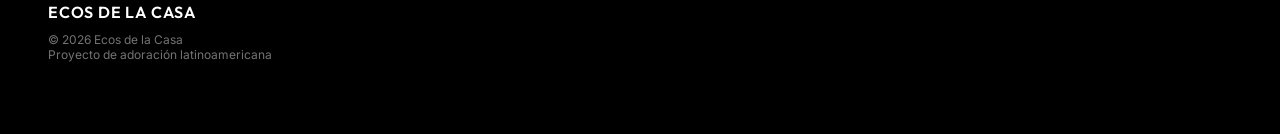
==== commit 9d4d9f34: "Pulir sitio post-reunión: hero, video recap, galería 12 fotos, redes - Hero: título en 3 líneas, sin" ====
--- a/index.html
+++ b/index.html
@@ -3,15 +3,22 @@
 <head>
 <meta charset="UTF-8">
 <meta name="viewport" content="width=device-width, initial-scale=1.0">
-<title>Ecos de la Casa — Sesión 01</title>
-<meta name="description" content="Ecos de la Casa · Sesión 01. Un espacio de adoración en comunidad, abierto a distintas voces cristianas de Latinoamérica.">
+<title>Ecos de la Casa</title>
+<meta name="description" content="Ecos de la Casa · Un espacio de adoración en comunidad, abierto a distintas voces cristianas de Latinoamérica.">
 <link rel="icon" type="image/png" href="assets/favicon-edlc.png">
+
+<meta property="og:type" content="website">
+<meta property="og:title" content="Ecos de la Casa">
+<meta property="og:description" content="Un espacio de adoración en comunidad, abierto a distintas voces cristianas de Latinoamérica.">
+<meta property="og:image" content="https://ecosdelacasa.cl/assets/foto-footer.jpg">
+<meta property="og:url" content="https://ecosdelacasa.cl/">
+<meta name="twitter:card" content="summary_large_image">
 
 <link rel="preconnect" href="https://fonts.googleapis.com">
 <link rel="preconnect" href="https://fonts.gstatic.com" crossorigin>
 <link href="https://fonts.googleapis.com/css2?family=Outfit:wght@400;500;600;700&family=Inter:wght@400;500;600&display=swap" rel="stylesheet">
 
-<link rel="stylesheet" href="css/style.css?v=1788551749">
+<link rel="stylesheet" href="css/style.css?v=1788664464">
 </head>
 <body>
 
@@ -32,11 +39,10 @@
     </div>
 
     <div class="hero__content">
-      <h1 class="hero__title split-words">Ecos<br>de la Casa</h1>
+      <h1 class="hero__title split-words">Ecos<br>de la<br>Casa</h1>
 
       <div class="hero__footer">
         <a class="btn btn--vivid" href="https://www.instagram.com/ecosdelacasa/" target="_blank" rel="noopener">Síguenos para la Sesión 02</a>
-        <div class="hero__datetime">Auditorio SOFOFA, Las Condes</div>
       </div>
     </div>
   </section>
@@ -80,11 +86,10 @@
   <!-- ÚLTIMA SESIÓN — este bloque se actualiza con cada nueva sesión -->
   <section class="section section--dark reveal" id="ultima-sesion">
     <div class="eyebrow eyebrow--vivid">Última sesión</div>
-    <h2 class="section-title section-title--tight split-words">Así fue la Sesión 01</h2>
-
-    <div class="video-placeholder stagger-item">
-      <div class="video-placeholder__play">▶</div>
-      <div class="video-placeholder__tag">Video resumen Sesión 01 · en edición</div>
+    <h2 class="section-title section-title--tight split-words">Así fue la<br class="br-mobile"> Sesión 01</h2>
+
+    <div class="video-embed stagger-item">
+      <iframe src="https://www.youtube.com/embed/u2gjeZuc7yk" title="Video resumen Sesión 01 — Ecos de la Casa" frameborder="0" allow="accelerometer; autoplay; clipboard-write; encrypted-media; gyroscope; picture-in-picture; web-share" referrerpolicy="strict-origin-when-cross-origin" allowfullscreen loading="lazy"></iframe>
     </div>
 
     <div class="session-gallery stagger-item" id="sessionGallery"></div>
@@ -276,9 +281,9 @@
         <span class="social-item__platform">Spotify</span>
         <span class="social-item__handle">Alex Caniulef</span>
       </a>
-      <a class="social-item stagger-item" href="https://www.youtube.com/@AlexCaniulef" target="_blank" rel="noopener">
+      <a class="social-item stagger-item" href="https://www.youtube.com/@EcosDeLaCasa" target="_blank" rel="noopener">
         <span class="social-item__platform">YouTube</span>
-        <span class="social-item__handle">@AlexCaniulef</span>
+        <span class="social-item__handle">@ecosdelacasa</span>
       </a>
     </div>
   </section>
@@ -296,7 +301,6 @@
     <div class="cta__footer">
       <div class="tickets stagger-item">
         <p class="cta__teaser-text">Sesión 02 — fecha por confirmar.</p>
-        <a class="btn btn--outline cta__follow-link" href="https://www.instagram.com/ecosdelacasa/" target="_blank" rel="noopener">Síguenos para ser el primero en saber</a>
       </div>
     </div>
   </section>
@@ -327,7 +331,7 @@
     </div>
   </div>
 
-  <script src="js/script.js?v=1788551749"></script>
+  <script src="js/script.js?v=1788552319"></script>
   <script src="js/animations.js?v=1788546222"></script>
 </body>
 </html>
--- a/css/style.css
+++ b/css/style.css
@@ -249,9 +249,14 @@
 }
 .lede--wide { max-width: 720px; margin-bottom: 0; }
 
+.br-mobile { display: none; }
+@media (max-width: 600px) {
+  .br-mobile { display: inline; }
+}
+
 .session-gallery {
   display: grid;
-  grid-template-columns: repeat(5, 1fr);
+  grid-template-columns: repeat(4, 1fr);
   gap: 8px;
   margin-top: 32px;
   cursor: pointer;
@@ -261,6 +266,7 @@
   aspect-ratio: 1 / 1;
   object-fit: cover;
   display: block;
+  border-radius: 12px;
 }
 @media (max-width: 700px) {
   .session-gallery { grid-template-columns: repeat(3, 1fr); }
@@ -728,6 +734,22 @@
   display: flex;
   align-items: center;
   justify-content: center;
+}
+
+.video-embed {
+  position: relative;
+  width: 100%;
+  aspect-ratio: 16 / 9;
+  border-radius: 12px;
+  overflow: hidden;
+}
+.video-embed iframe {
+  position: absolute;
+  inset: 0;
+  width: 100%;
+  height: 100%;
+  border: 0;
+  display: block;
 }
 
 .video-placeholder__play {
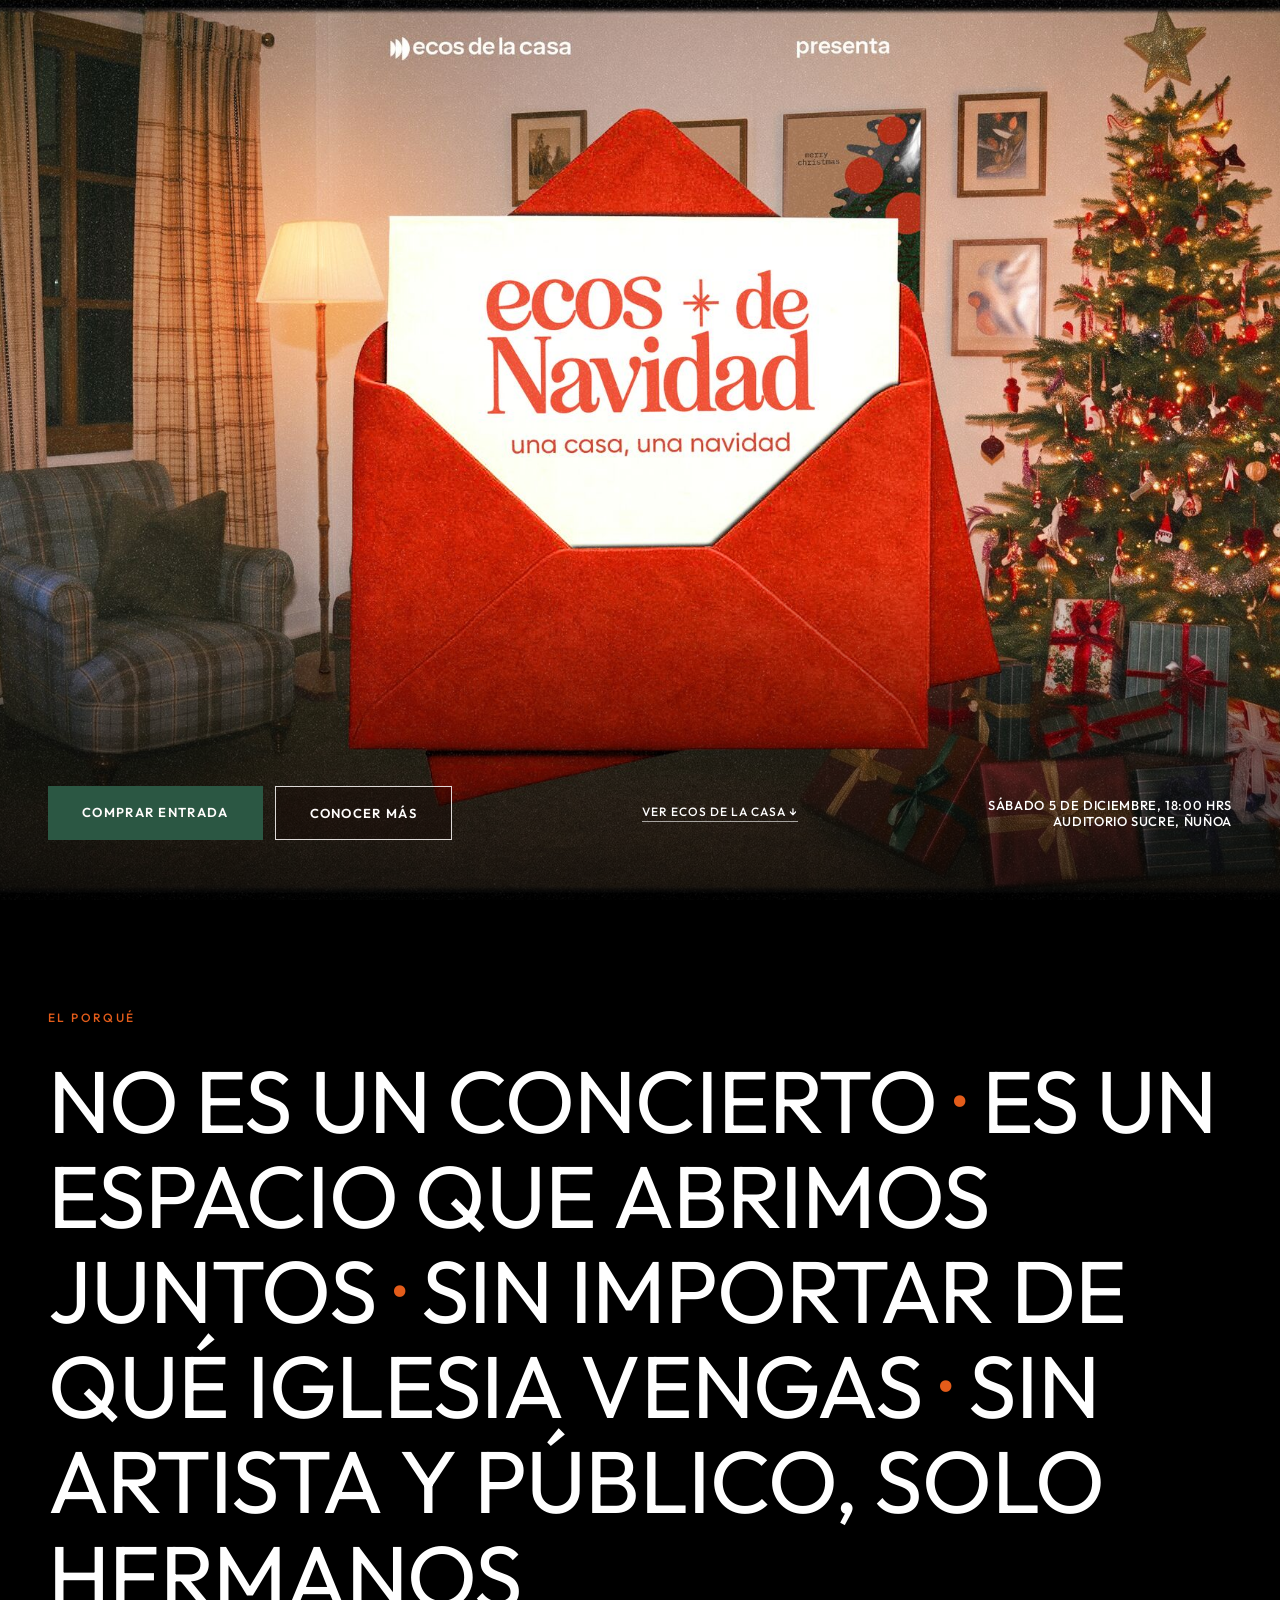
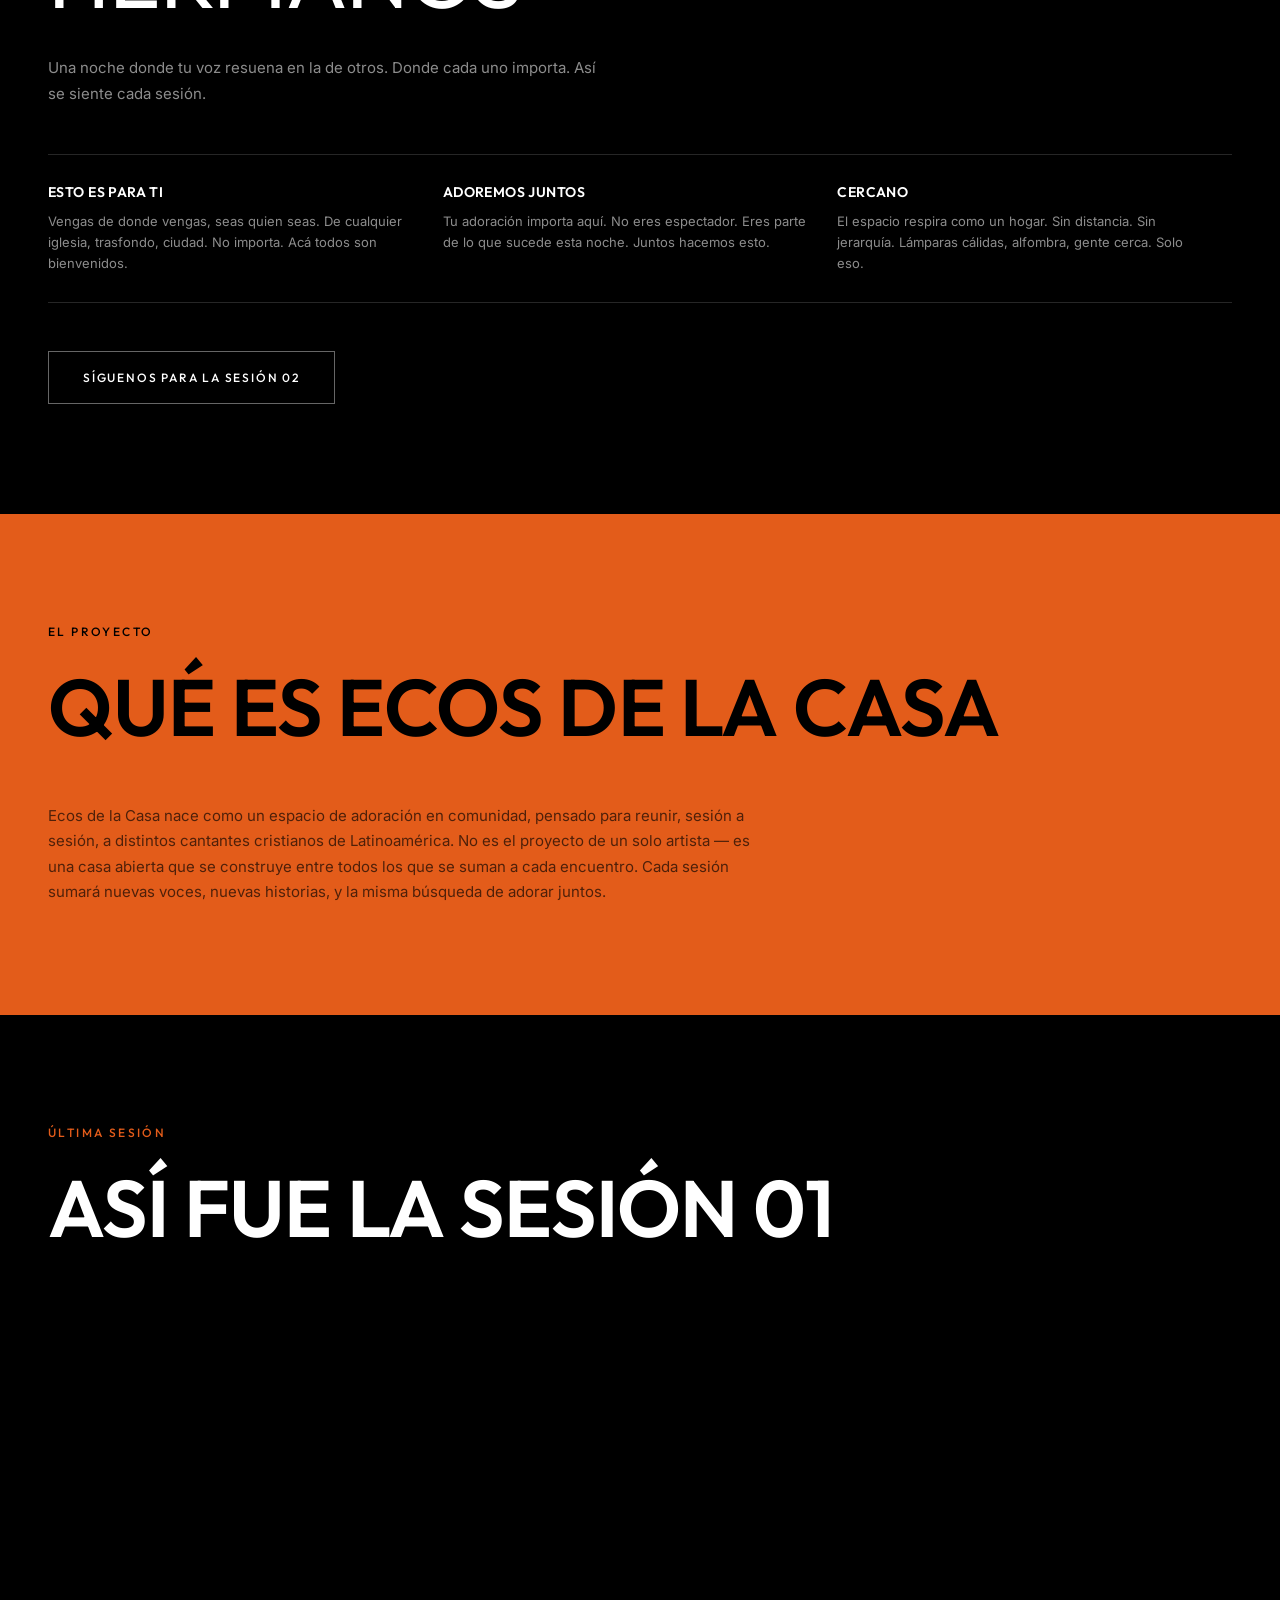
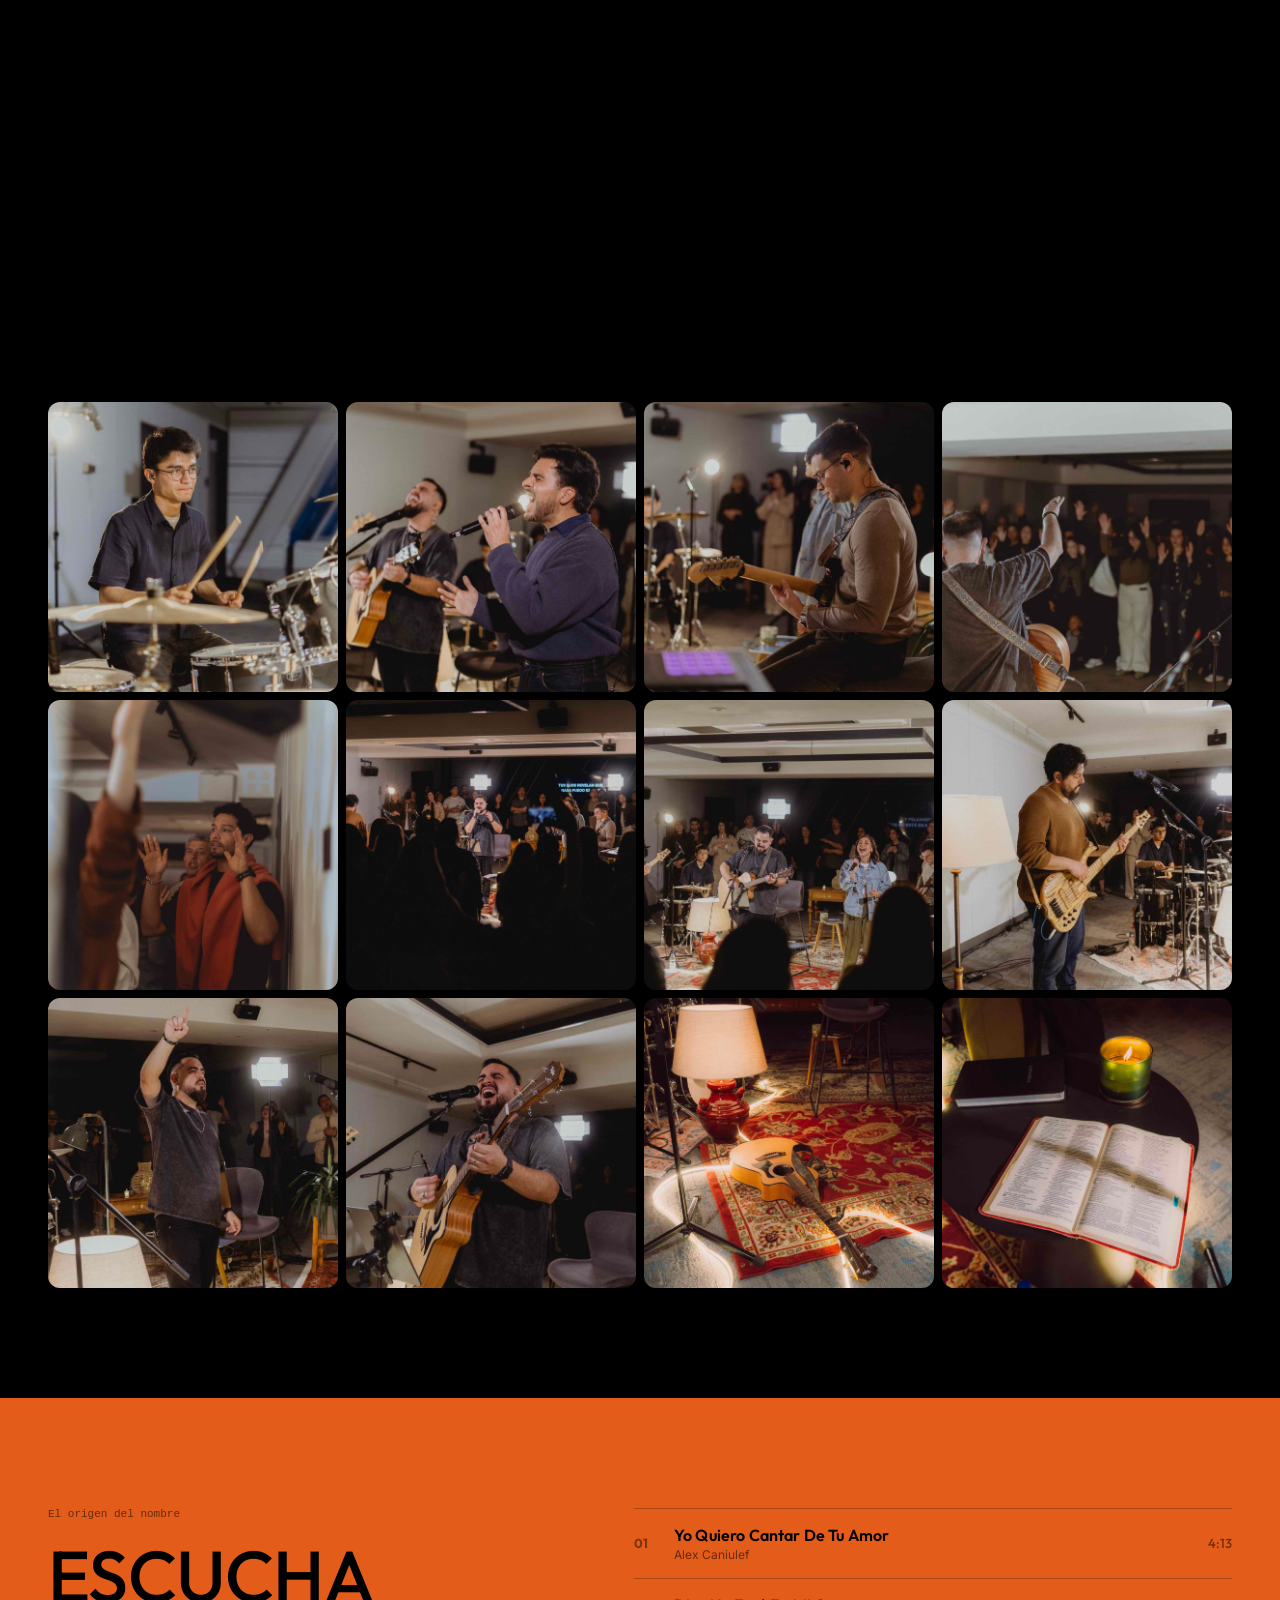
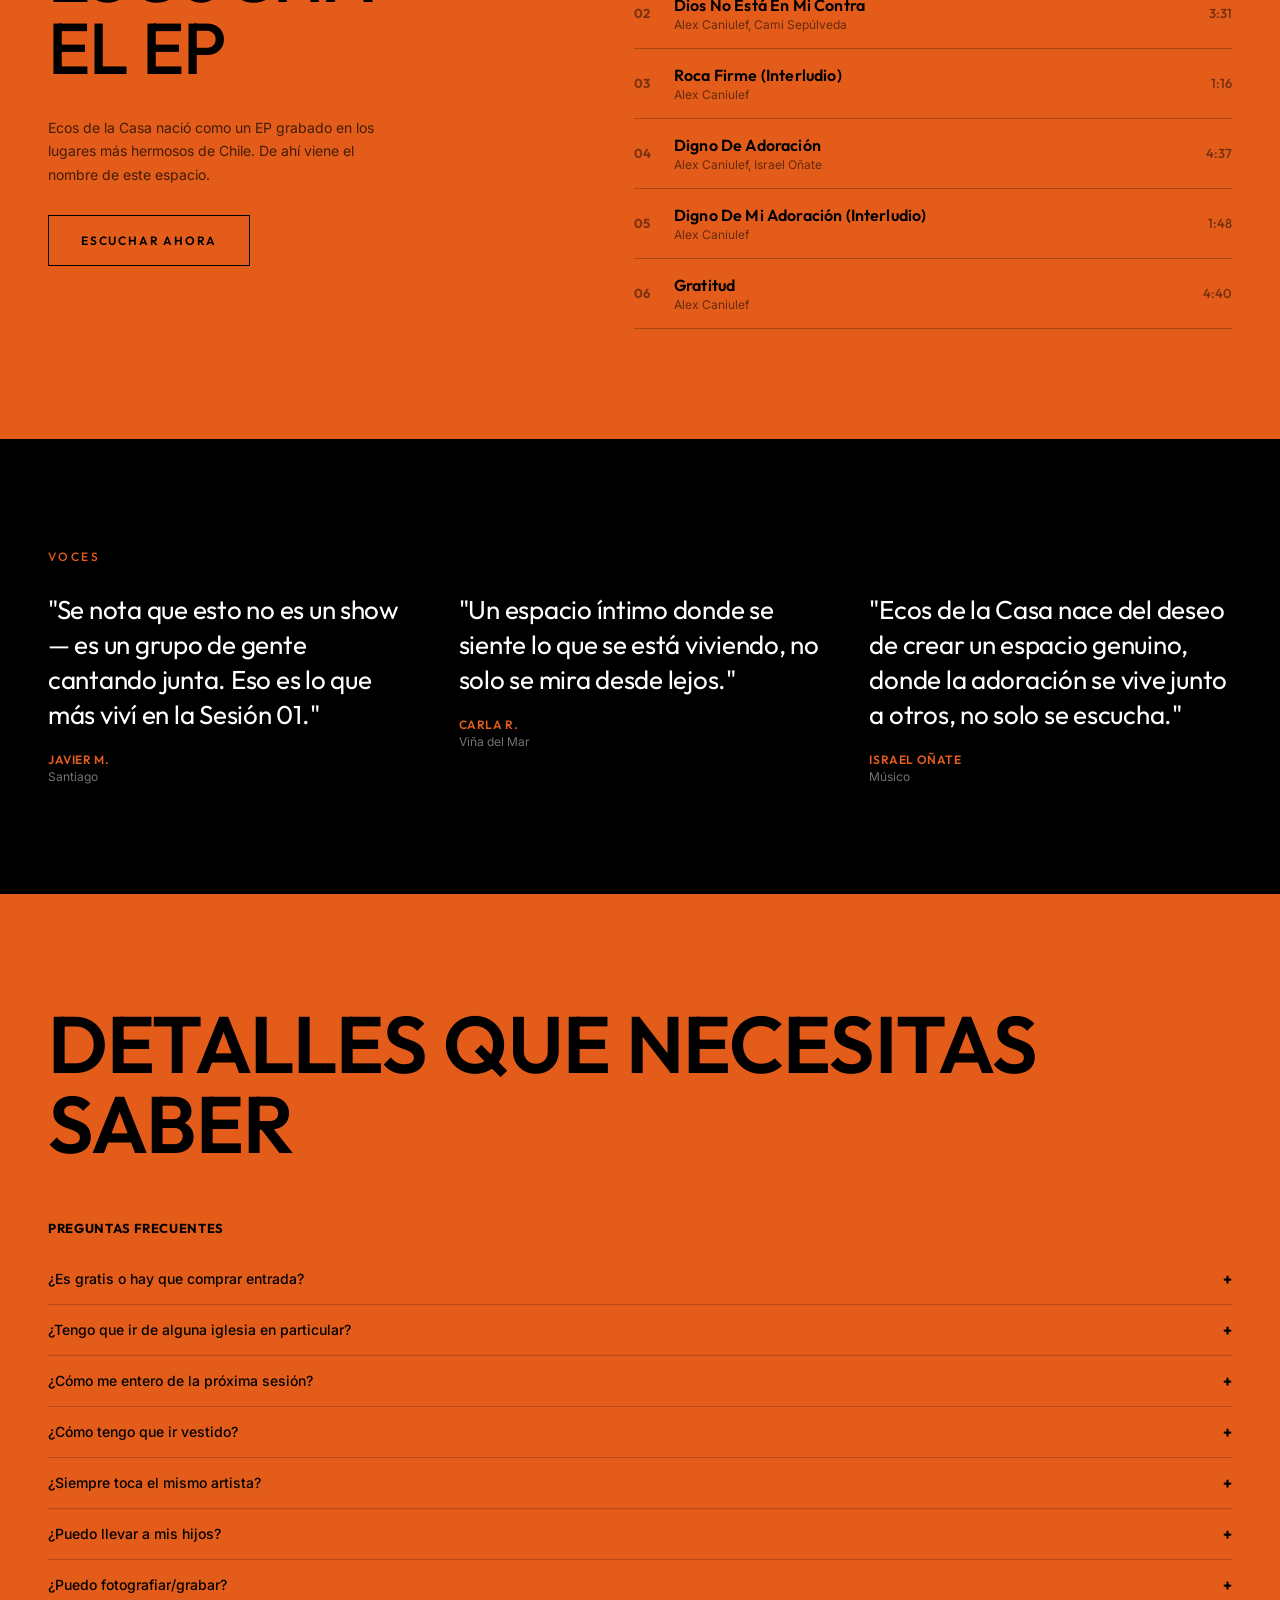
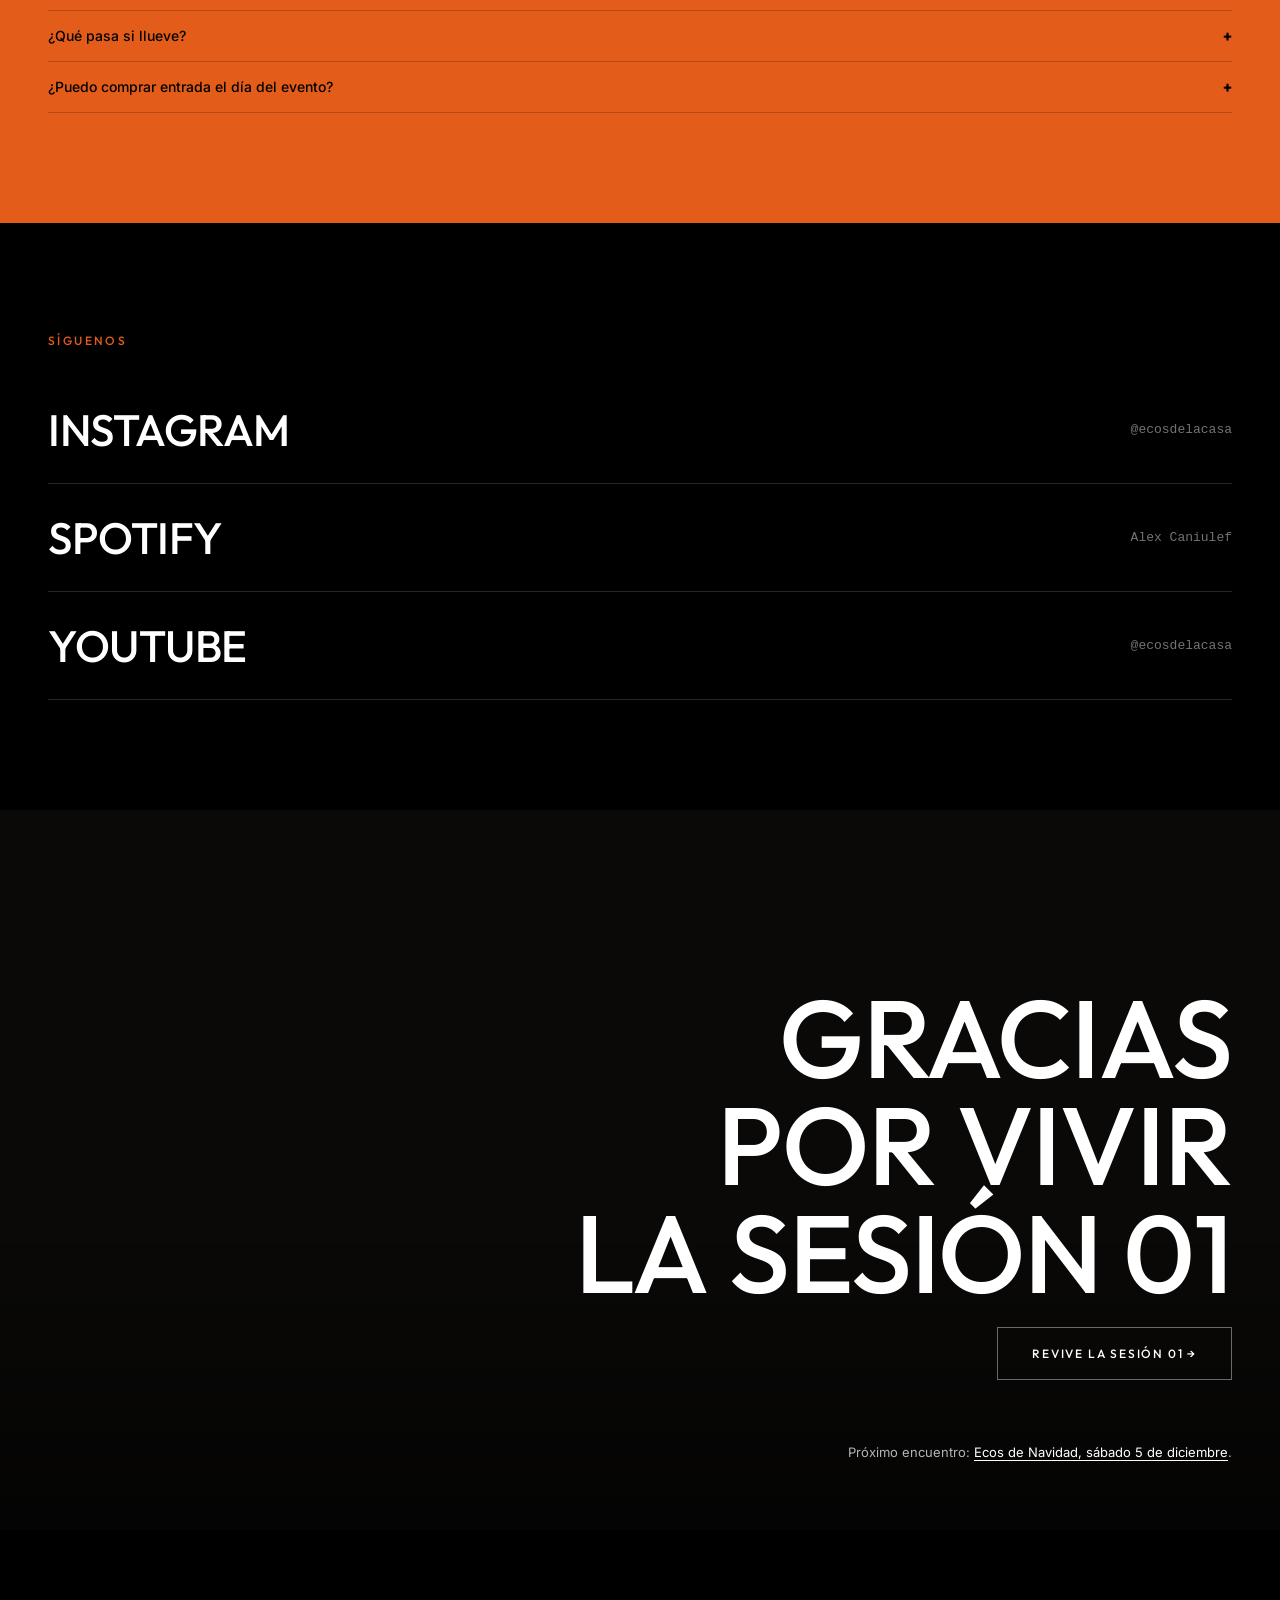
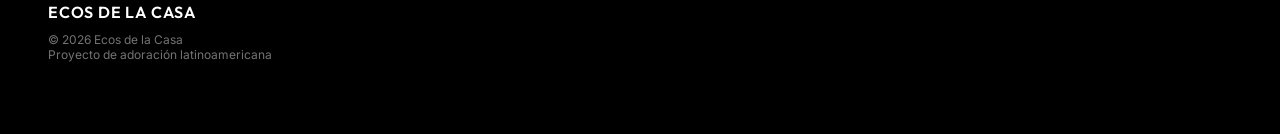
==== commit 1101572e: "Landing Ecos de Navidad y banner en la portada - Portada: hero pasa a ser el banner de Ecos de Navid" ====
--- a/index.html
+++ b/index.html
@@ -18,31 +18,28 @@
 <link rel="preconnect" href="https://fonts.gstatic.com" crossorigin>
 <link href="https://fonts.googleapis.com/css2?family=Outfit:wght@400;500;600;700&family=Inter:wght@400;500;600&display=swap" rel="stylesheet">
 
-<link rel="stylesheet" href="css/style.css?v=1788664464">
+<link rel="stylesheet" href="css/style.css?v=1794030000">
 </head>
 <body>
 
-  <!-- HERO -->
-  <section class="hero" id="hero">
+  <!-- HERO: banner de Ecos de Navidad (arte en assets/navidad, ver css .hero--banner) -->
+  <section class="hero hero--banner" id="hero">
     <div class="hero__bg" data-parallax="hero">
-      <div class="hero__bg-slide is-active" style="background-image: url('assets/hero/hero-01.jpg')"></div>
-      <div class="hero__bg-slide" style="background-image: url('assets/hero/hero-02.jpg')"></div>
-      <div class="hero__bg-slide" style="background-image: url('assets/hero/hero-03.jpg')"></div>
-      <div class="hero__bg-slide" style="background-image: url('assets/hero/hero-04.jpg')"></div>
-      <div class="hero__bg-gradient"></div>
+      <div class="hero__bg-slide is-active"></div>
     </div>
     <div class="hero__shade"></div>
-
-    <div class="hero__topbar">
-      <div class="hero__brand">Ecos de la Casa <span>— Sesión 01</span></div>
-      <a class="link-underline" href="https://www.instagram.com/ecosdelacasa/" target="_blank" rel="noopener">Síguenos para la Sesión 02</a>
-    </div>
+    <a class="hero__link" href="/navidad/" aria-label="Ver Ecos de Navidad, sábado 5 de diciembre"></a>
 
     <div class="hero__content">
-      <h1 class="hero__title split-words">Ecos<br>de la<br>Casa</h1>
+      <h1 class="visually-hidden">Ecos de Navidad, un especial de Ecos de la Casa</h1>
 
       <div class="hero__footer">
-        <a class="btn btn--vivid" href="https://www.instagram.com/ecosdelacasa/" target="_blank" rel="noopener">Síguenos para la Sesión 02</a>
+        <div class="hero__actions">
+          <a class="btn btn--vivid" href="https://www.passline.com/eventos/ecos-de-navidad" target="_blank" rel="noopener">Comprar entrada</a>
+          <a class="btn btn--outline" href="/navidad/">Conocer más</a>
+        </div>
+        <a class="link-underline hero__more" href="#porque">Ver Ecos de la Casa ↓</a>
+        <div class="hero__datetime">Sábado 5 de diciembre, 18:00 hrs<br>Auditorio Sucre, Ñuñoa</div>
       </div>
     </div>
   </section>
@@ -300,7 +297,7 @@
 
     <div class="cta__footer">
       <div class="tickets stagger-item">
-        <p class="cta__teaser-text">Sesión 02 — fecha por confirmar.</p>
+        <p class="cta__teaser-text">Próximo encuentro: <a href="/navidad/">Ecos de Navidad, sábado 5 de diciembre</a>.</p>
       </div>
     </div>
   </section>
@@ -314,7 +311,7 @@
     </div>
   </footer>
 
-  <a class="floating-cta" id="floatingCta" href="https://www.instagram.com/ecosdelacasa/" target="_blank" rel="noopener">Sesión 02: entérate primero</a>
+  <a class="floating-cta" id="floatingCta" href="/navidad/">Ecos de Navidad →</a>
 
   <!-- LIGHTBOX GALERÍA ÚLTIMA SESIÓN -->
   <div class="lightbox" id="sessionLightbox">
@@ -331,7 +328,7 @@
     </div>
   </div>
 
-  <script src="js/script.js?v=1788552319"></script>
+  <script src="js/script.js?v=1793668134"></script>
   <script src="js/animations.js?v=1788546222"></script>
 </body>
 </html>
--- a/css/style.css
+++ b/css/style.css
@@ -226,6 +226,31 @@
   text-transform: uppercase;
   text-align: right;
 }
+
+/* Banner de evento: todo el hero lleva a la landing del evento */
+.hero__link { position: absolute; inset: 0; z-index: 1; }
+.hero--banner .hero__content { pointer-events: none; }
+.hero--banner .hero__content a { pointer-events: auto; }
+.hero--banner .hero__bg-slide {
+  background-image: url('/assets/navidad/banner-vertical.jpg');
+  background-size: 100% auto;
+  background-position: top center;
+}
+.hero--banner .hero__bg { inset: 0; background-color: #1c0d09; }
+@media (min-width: 700px) {
+  .hero--banner .hero__bg-slide { background-image: url('/assets/navidad/banner-desktop.jpg'); background-size: cover; background-position: center; }
+}
+.hero--banner .hero__shade { background: linear-gradient(0deg, rgba(0, 0, 0, 0.7) 0%, transparent 38%); }
+.hero--banner .hero__footer { align-items: center; }
+.hero--banner .hero__more { font-family: var(--font-display); font-size: 12px; letter-spacing: 0.08em; text-transform: uppercase; pointer-events: auto; }
+@media (max-width: 699px) {
+  .hero--banner .hero__datetime { display: none; }
+  .hero--banner .hero__footer { flex-direction: column; align-items: stretch; text-align: center; gap: 16px; }
+  .hero--banner .hero__actions { flex-direction: column; }
+  .hero--banner .hero__actions .btn { text-align: center; justify-content: center; }
+}
+.hero__actions { display: flex; flex-wrap: wrap; gap: 12px; }
+.hero__actions .btn { margin-top: 0; font-size: 13px; font-weight: 600; letter-spacing: 0.1em; }
 
 /* ===== Porqué ===== */
 .statement {
@@ -653,6 +678,7 @@
   color: rgba(255, 255, 255, 0.7);
   margin-bottom: 6px;
 }
+.cta__teaser-text a { color: #fff; text-decoration: underline; text-underline-offset: 3px; }
 
 /* ===== Footer ===== */
 .footer {
@@ -998,3 +1024,15 @@
     padding-bottom: 96px;
   }
 }
+
+.visually-hidden { position: absolute; width: 1px; height: 1px; overflow: hidden; clip: rect(0 0 0 0); white-space: nowrap; }
+
+/* Botones de Ecos de Navidad (banner y landing): verde pino en vez del naranja del sitio */
+.hero--banner .btn--vivid,
+.nv-actions .btn--vivid { background: #2B5743; border-color: #2B5743; color: #FFFDFC; }
+.hero--banner .btn--vivid:hover,
+.nv-actions .btn--vivid:hover { background: #1F4132; border-color: #1F4132; }
+.hero--banner .btn--outline,
+.nv-actions .btn--outline { background: rgba(20, 8, 4, 0.35); border-color: rgba(255, 253, 252, 0.85); color: #FFFDFC; }
+.hero--banner .btn--outline:hover,
+.nv-actions .btn--outline:hover { background: #2B5743; border-color: #2B5743; }
